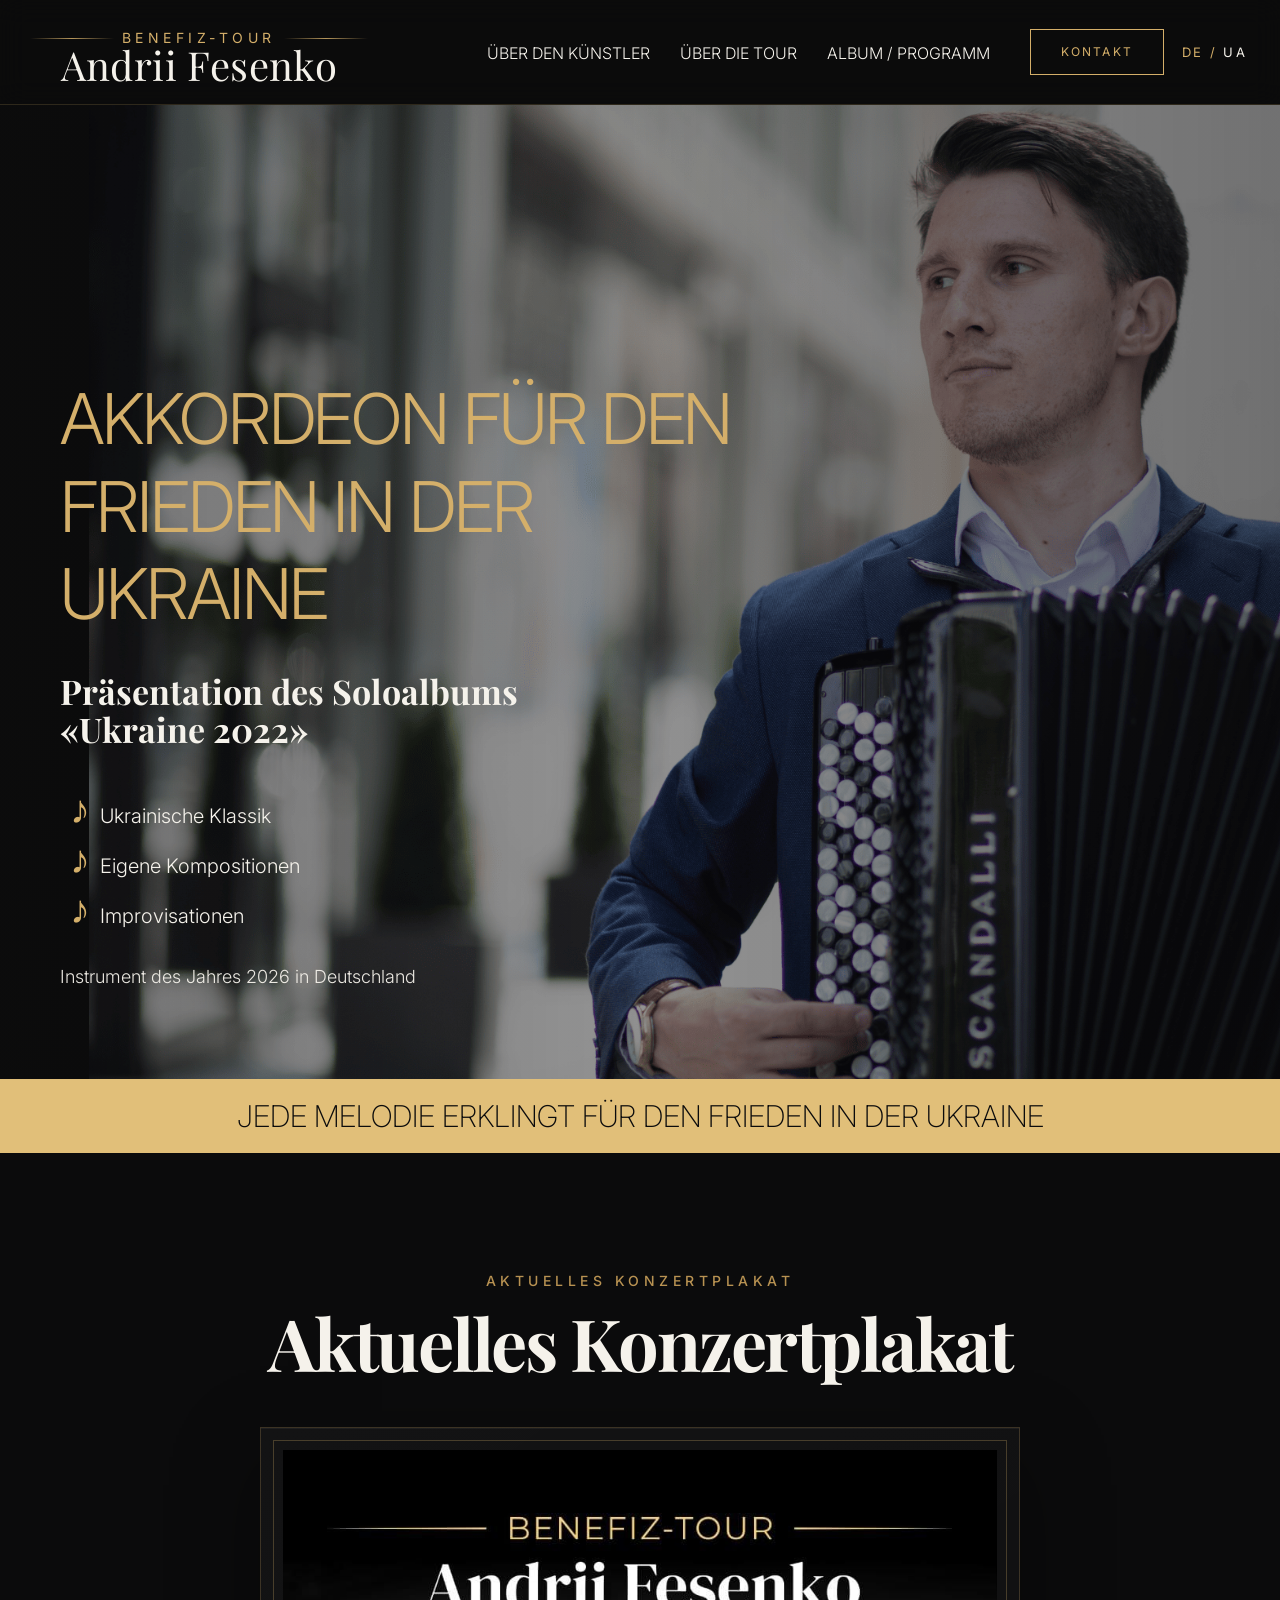
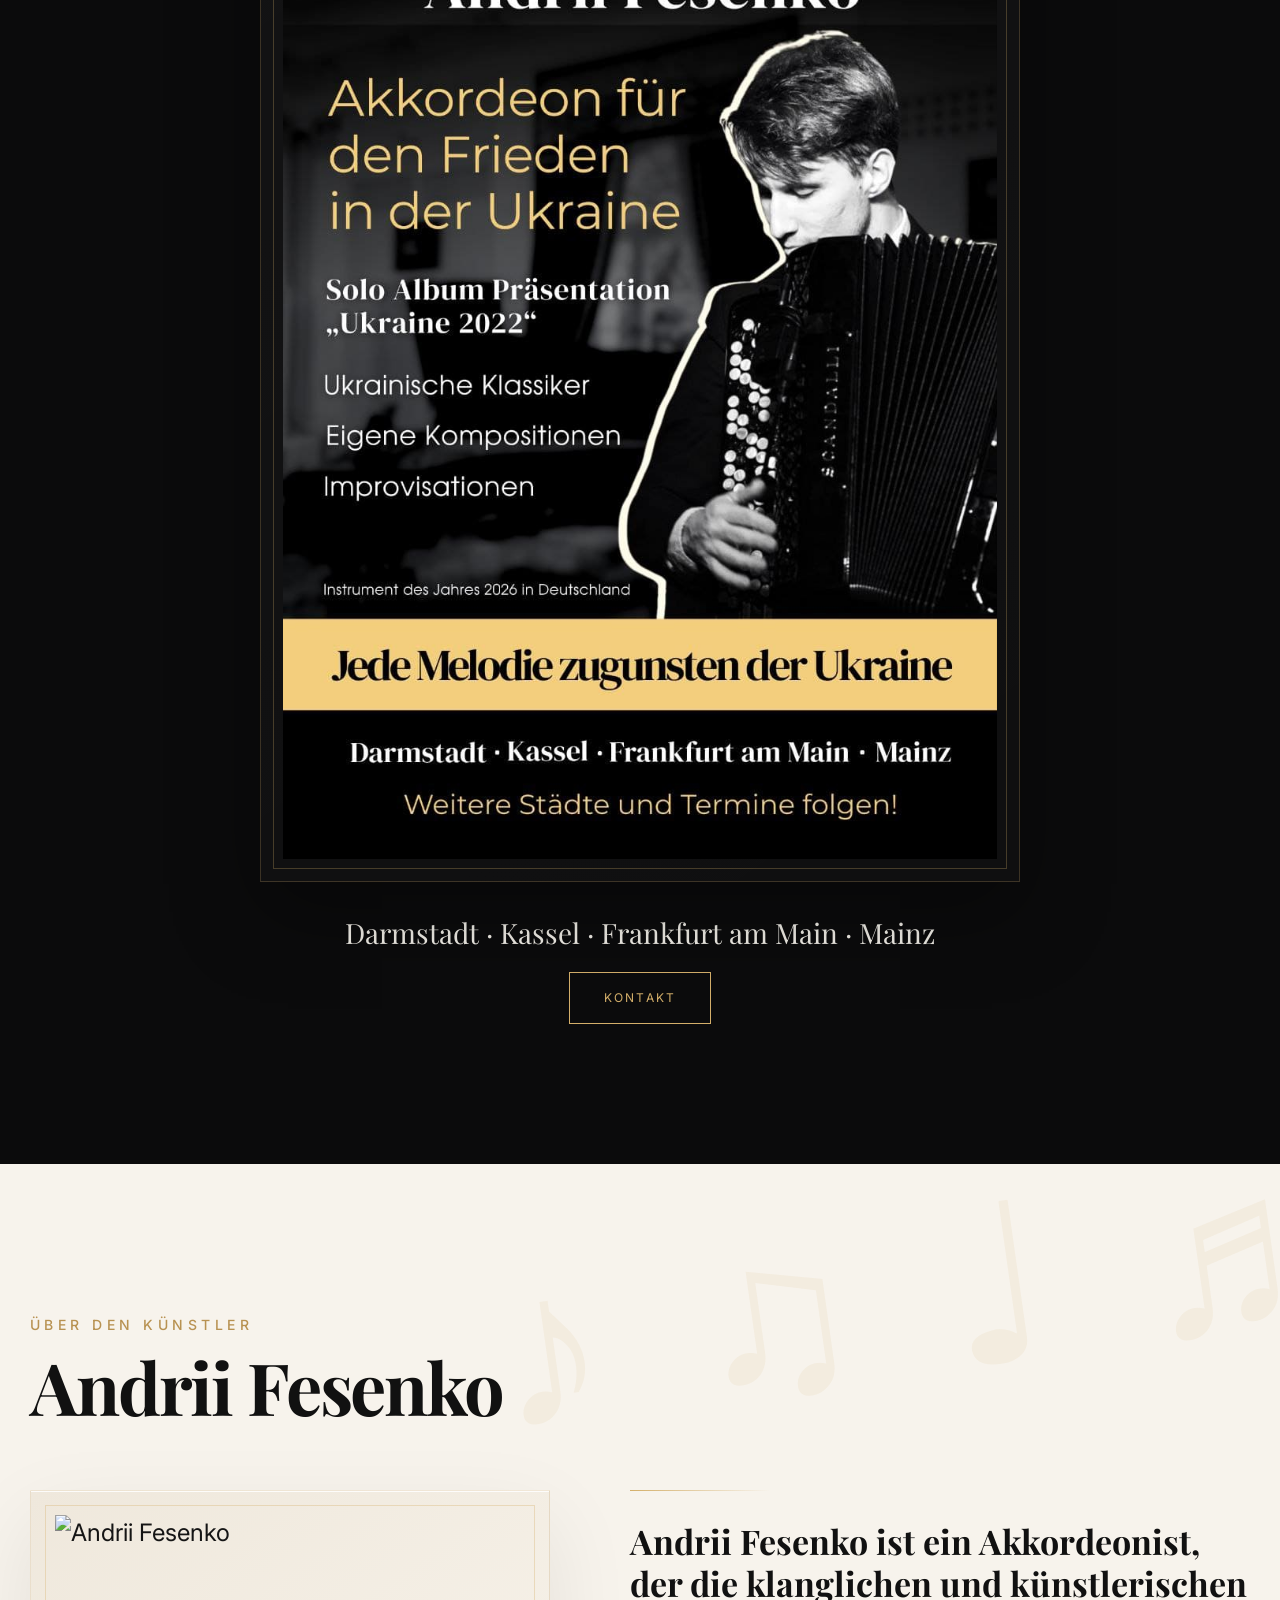
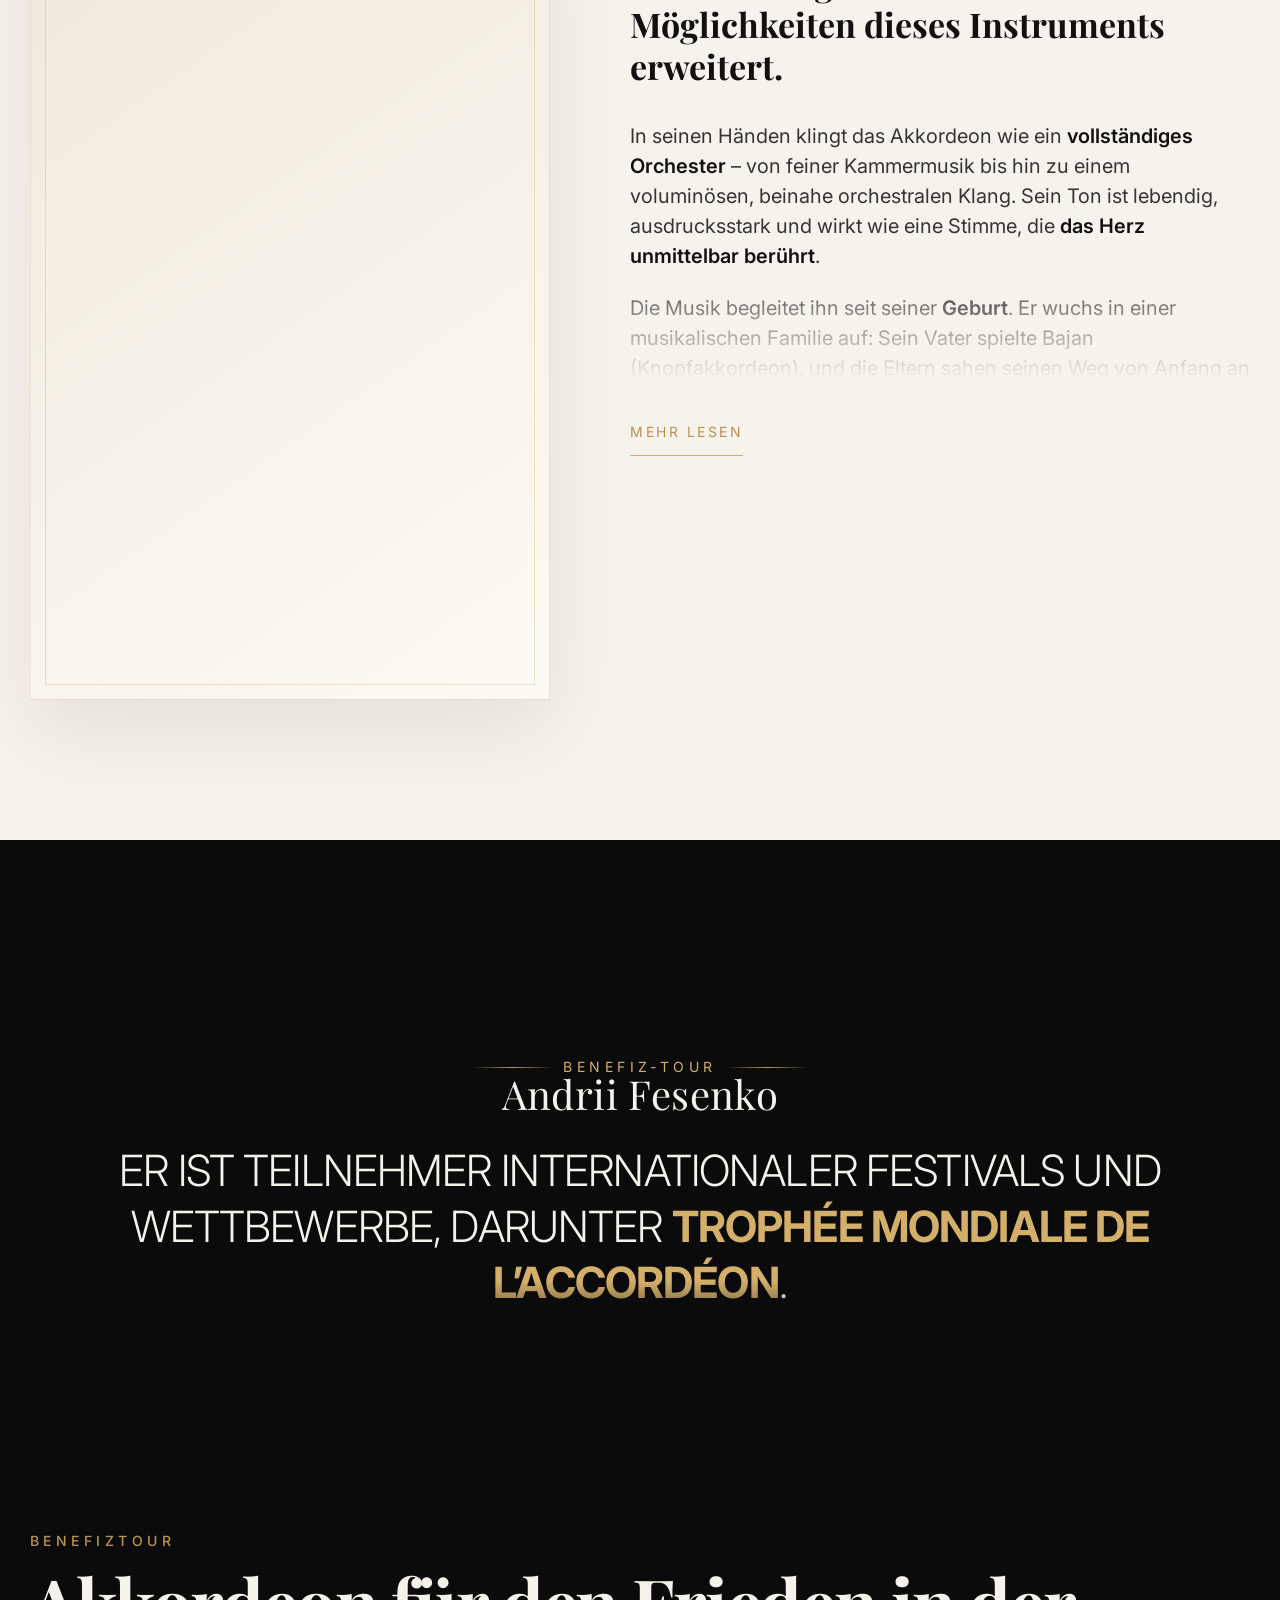
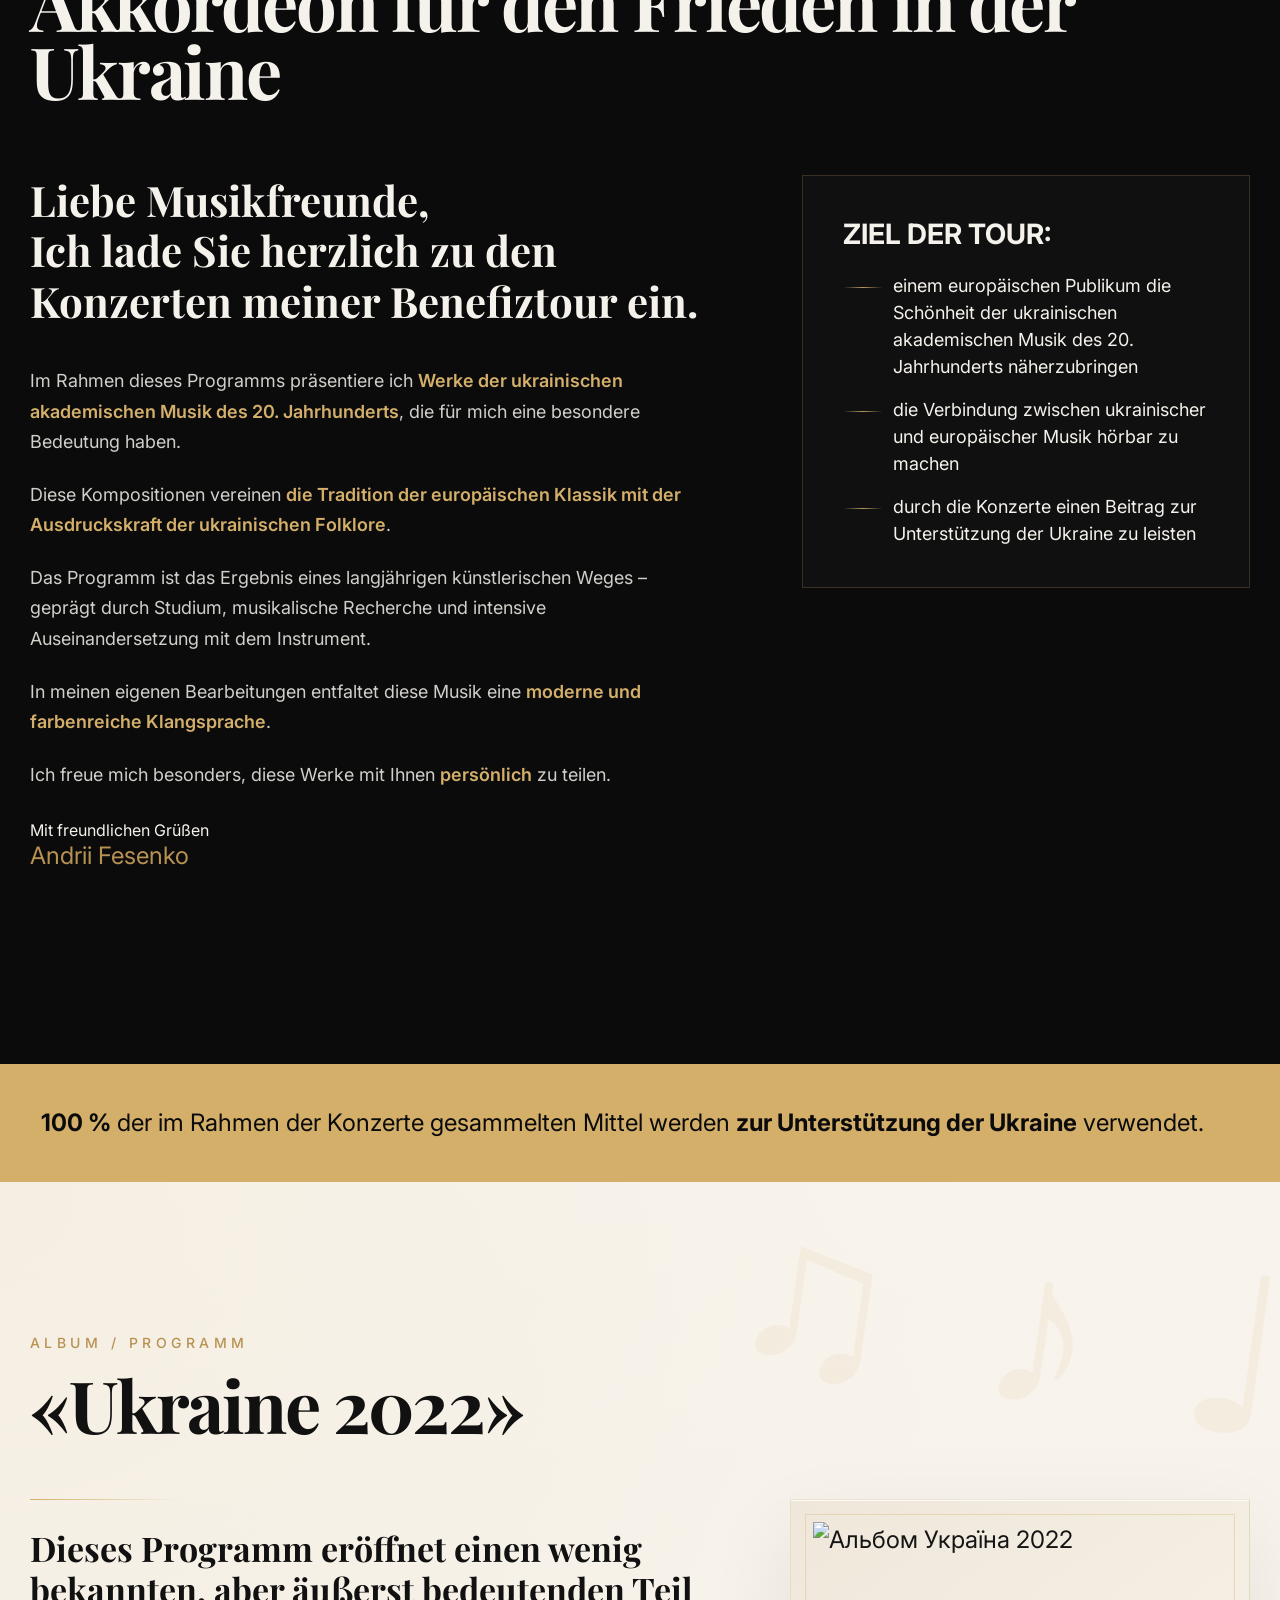
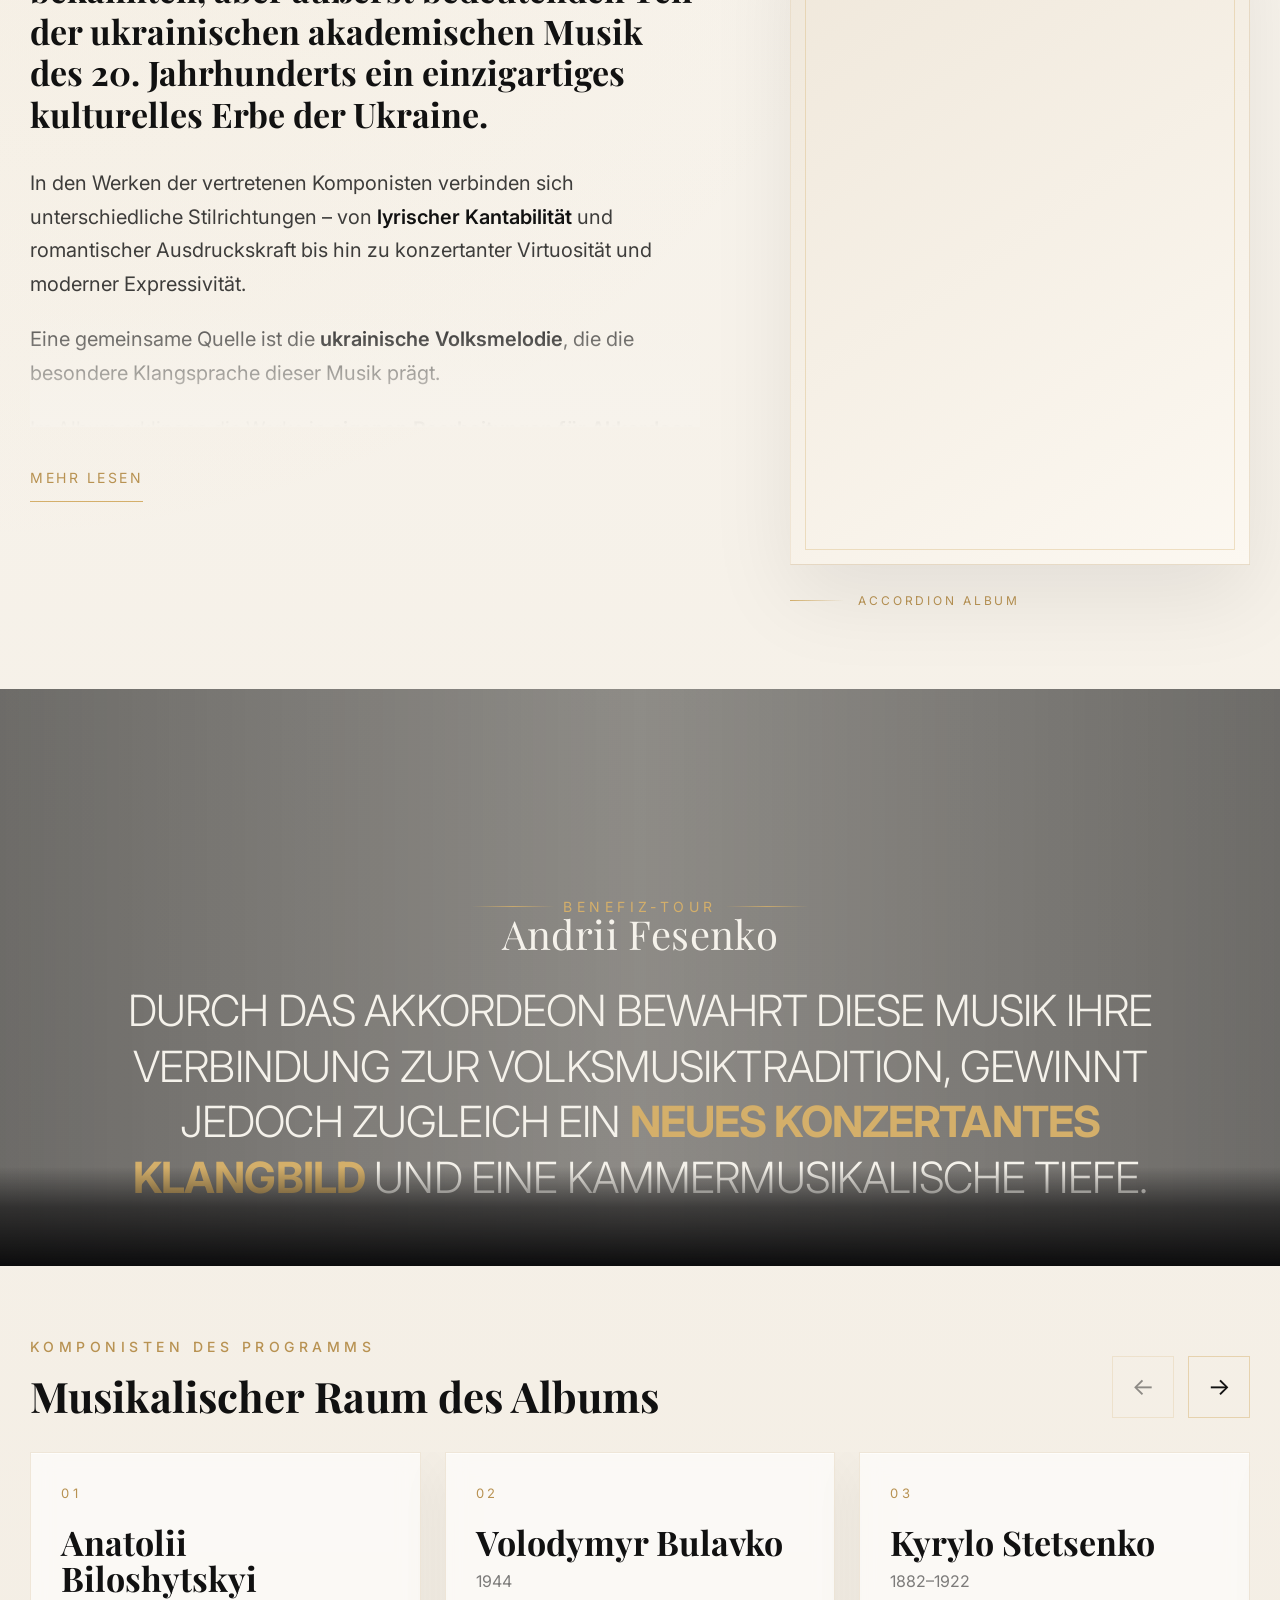
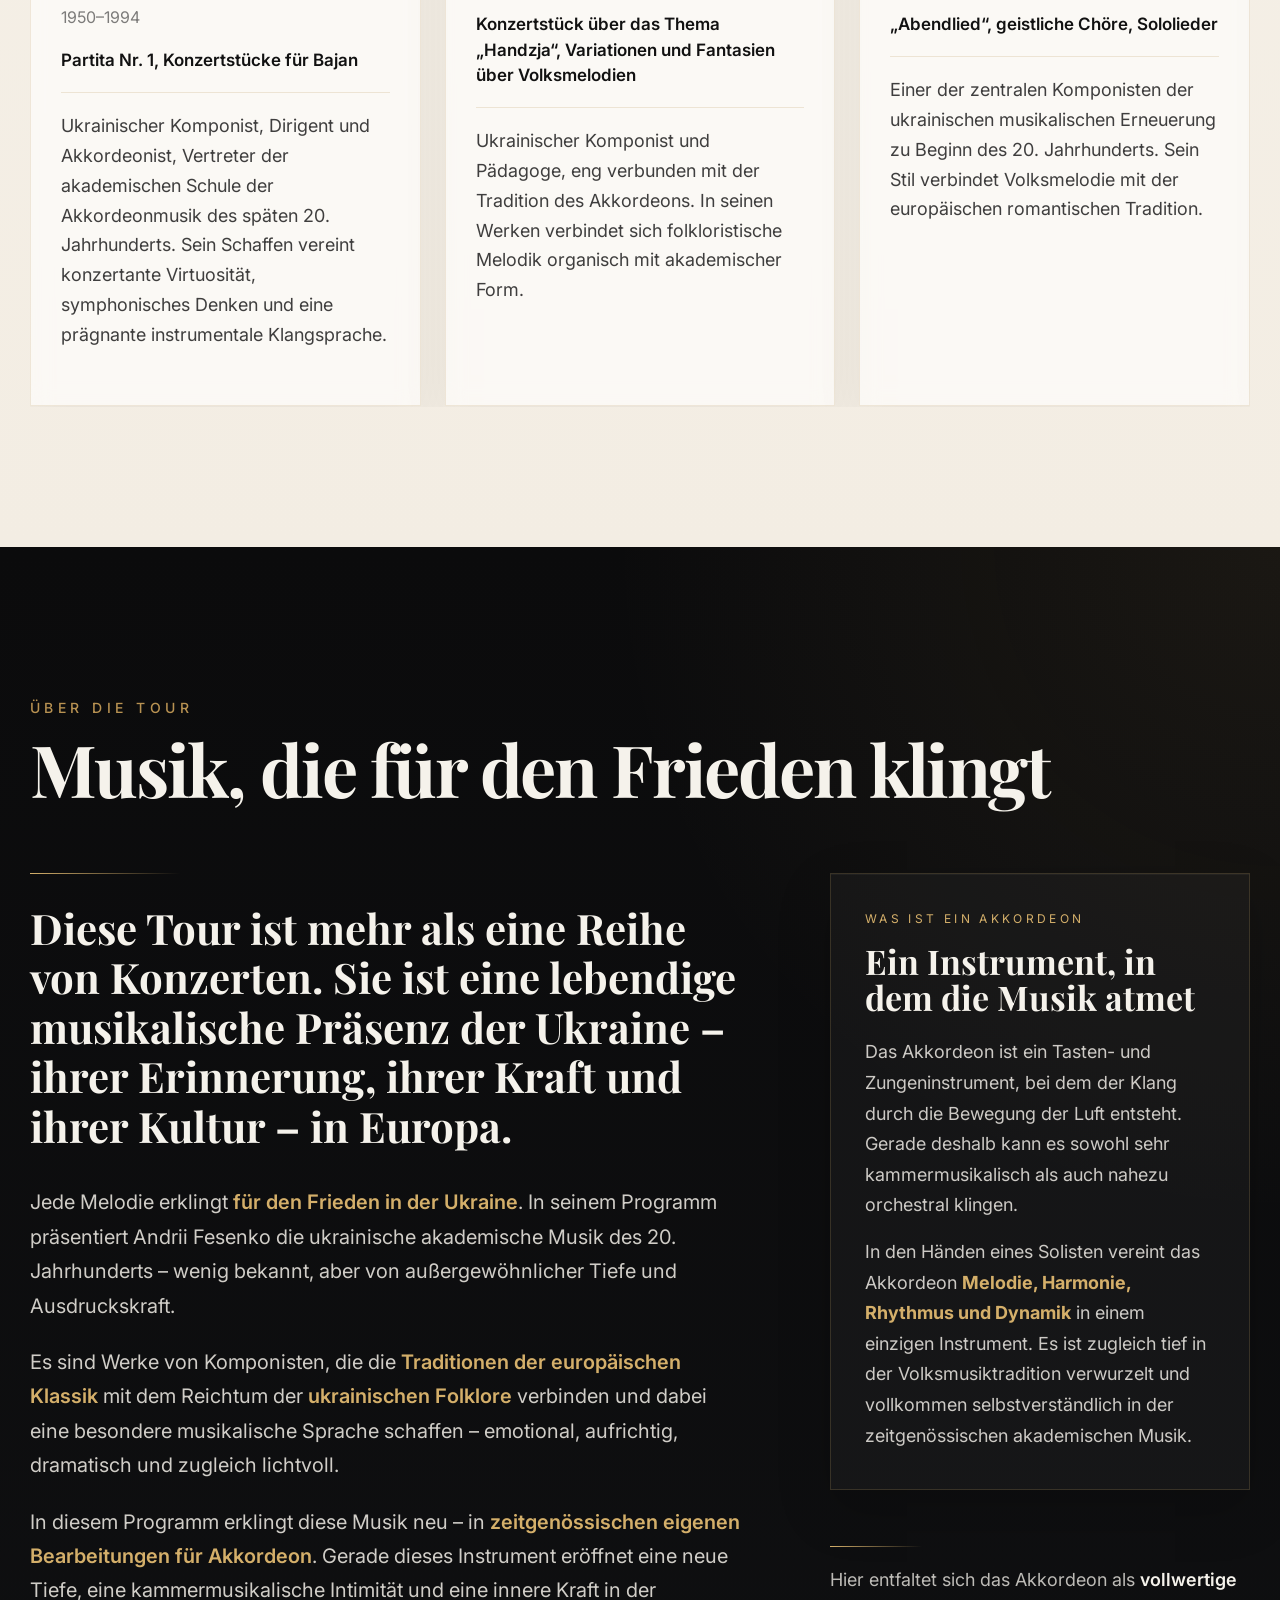
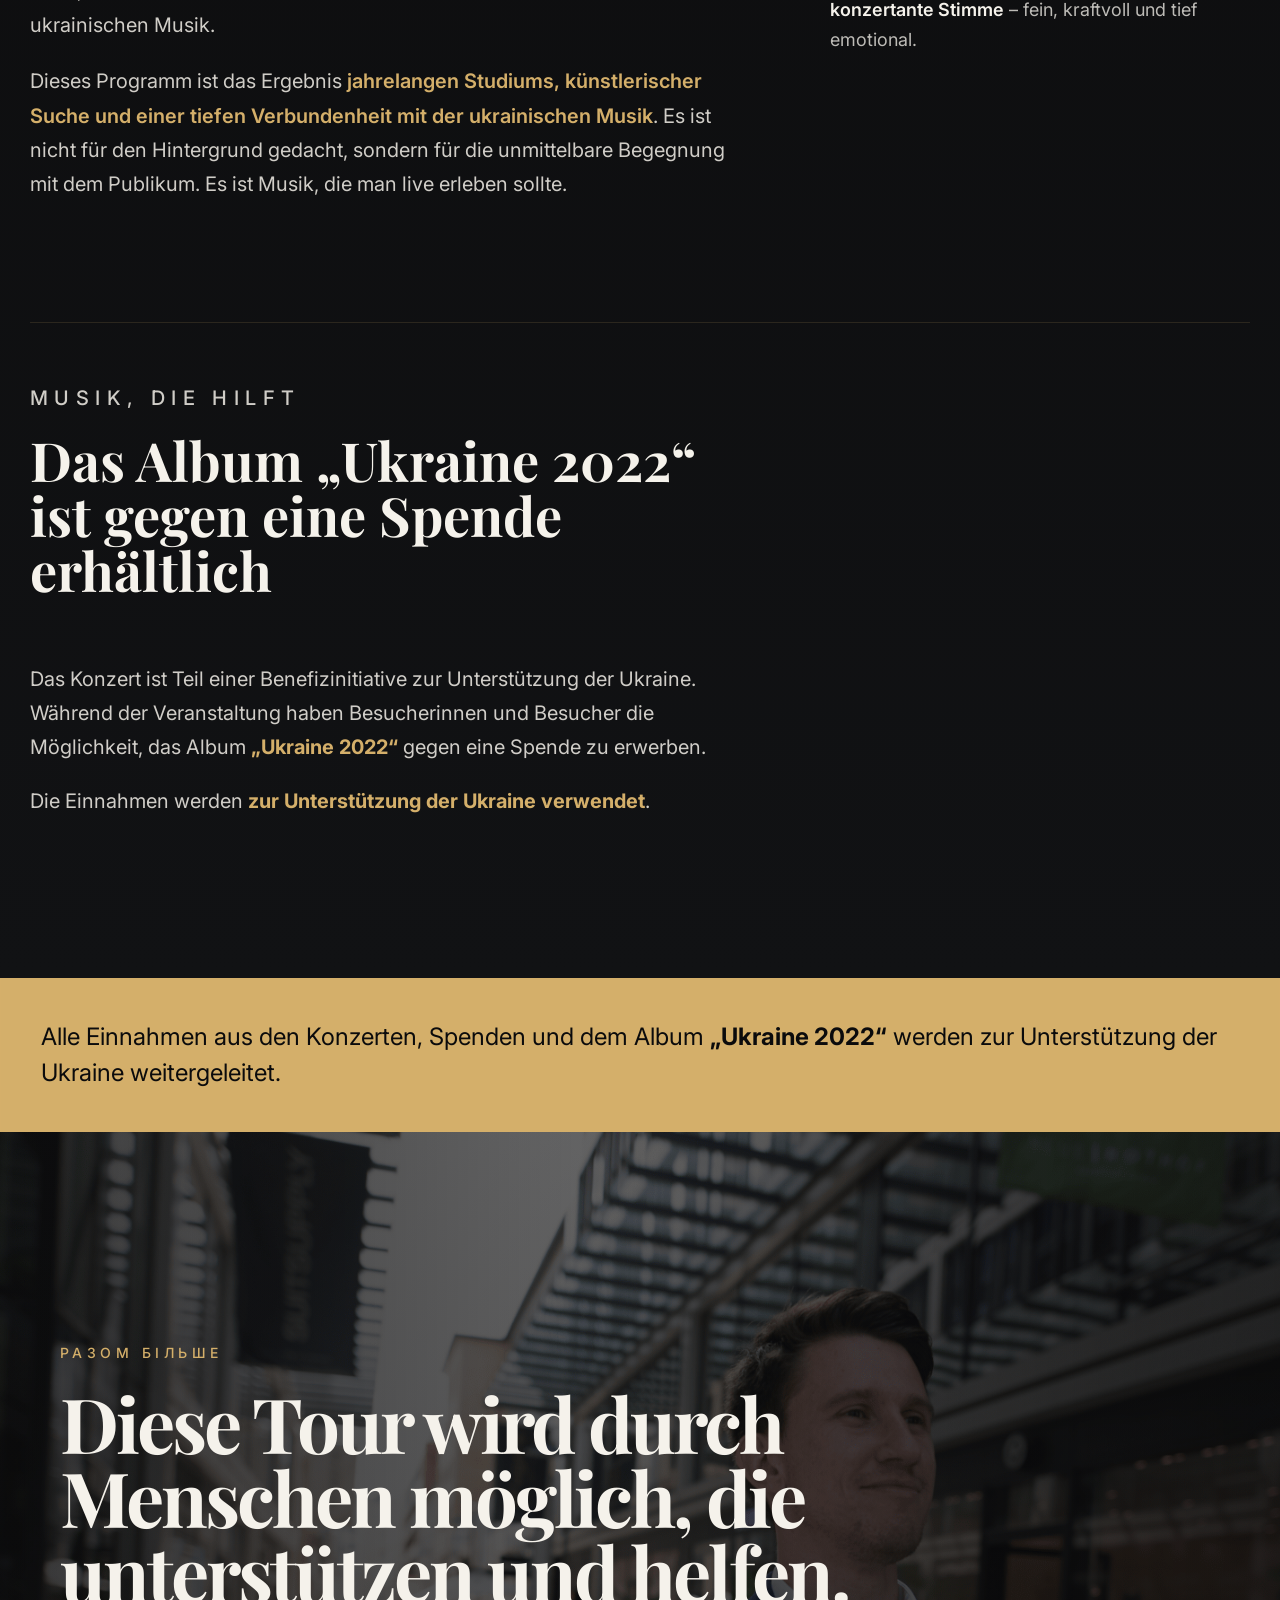
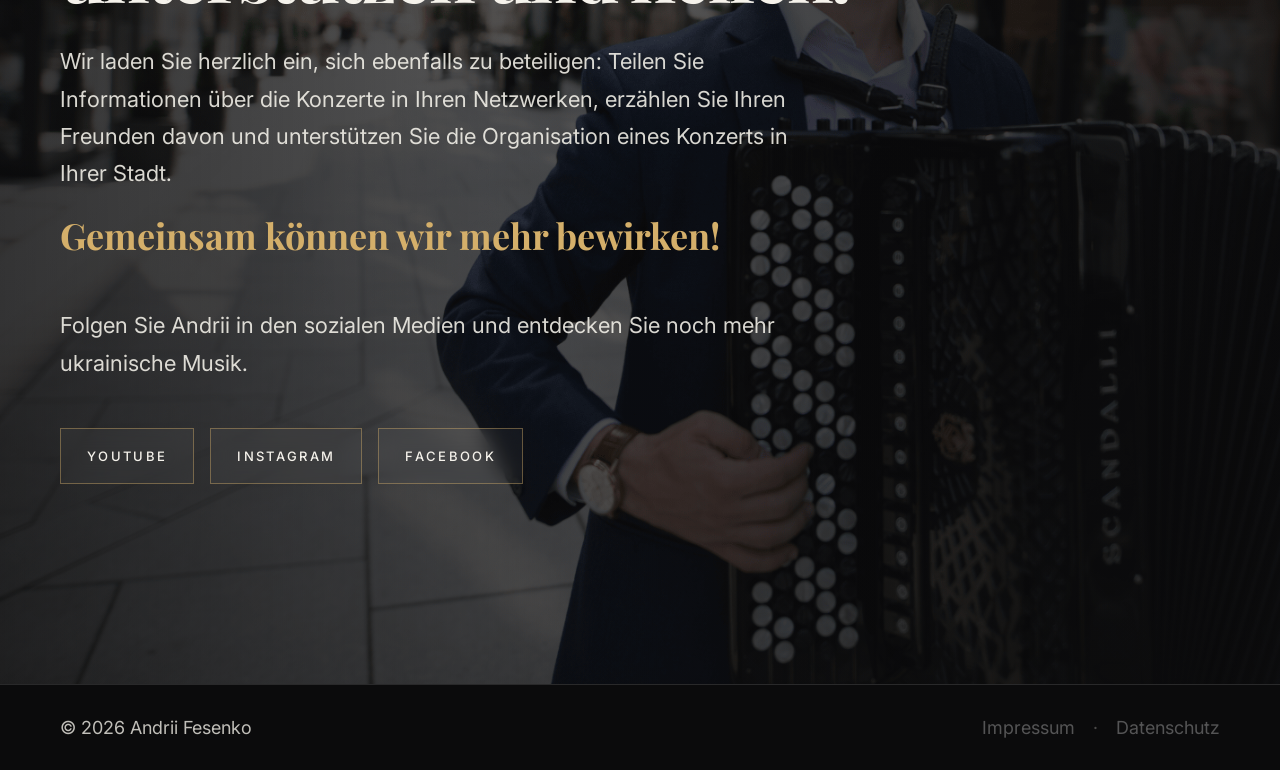
==== de.html @ b2b9a7f3 "Add files via upload" ====
<!doctype html>
<html lang="de">
  <head>
    <meta charset="UTF-8" />
    <meta name="viewport" content="width=device-width, initial-scale=1.0" />
    <title>Andrii Fesenko — Akkordeon für den Frieden in der Ukraine</title>

    <link rel="preconnect" href="https://fonts.googleapis.com" />
    <link rel="preconnect" href="https://fonts.gstatic.com" crossorigin />
    <link
      href="https://fonts.googleapis.com/css2?family=Inter:wght@400;500;600&family=Playfair+Display:wght@600;700&display=swap"
      rel="stylesheet"
    />
    <link rel="stylesheet" href="style.css" />
  </head>
  <body>
    <header class="header">
      <div class="header__container">
        <a href="#" class="logo">
          <div class="logo__top">
            <span class="logo__line"></span>
            <span>Benefiz-Tour</span>
            <span class="logo__line"></span>
          </div>
          <div class="logo__name">Andrii Fesenko</div>
        </a>

        <nav class="nav">
          <ul class="nav__list">
            <li>
              <a class="nav-link" href="#bio">Über den Künstler</a>
            </li>
            <li>
              <a class="nav-link" href="#tour">Über die Tour</a>
            </li>
            <li>
              <a class="nav-link" href="#album">Album / Programm</a>
            </li>
          </ul>
        </nav>

        <div class="header__actions">
          <a href="#" class="header__btn">Kontakt</a>

          <div class="lang-switch">
            <a href="de.html" class="lang-btn active">DE /</a>
            <a href="index.html" class="lang-btn">UA</a>
          </div>

          <button class="burger" id="burger">
            <span></span>
          </button>
        </div>
      </div>

      <div class="mobile-menu" id="mobileMenu">
        <ul class="mobile-menu__list">
          <li>
            <a class="mobile-menu__link" href="#bio">Über den Künstler</a>
          </li>
          <li>
            <a class="mobile-menu__link" href="#tour">Über die Tour</a>
          </li>
          <li>
            <a class="mobile-menu__link" href="#album">Album / Programm</a>
          </li>
          <li>
            <a class="mobile-menu__link" href="#contacts">Kontakt</a>
          </li>
        </ul>
      </div>
    </header>

    <section class="hero">
      <div class="hero__overlay"></div>

      <div class="hero__container">
        <div class="hero__content">
          <h2 class="hero__title">Akkordeon für den Frieden in der Ukraine</h2>

          <p class="hero__subtitle">
            Präsentation des Soloalbums<br />
            «Ukraine 2022»
          </p>

          <ul class="hero__list">
            <li><span class="feature-icon">♪</span>Ukrainische Klassik</li>
            <li><span class="feature-icon">♪</span>Eigene Kompositionen</li>
            <li><span class="feature-icon">♪</span>Improvisationen</li>
          </ul>

          <p class="hero__note">Instrument des Jahres 2026 in Deutschland</p>
        </div>
      </div>

      <div class="hero__banner">
        Jede Melodie erklingt für den Frieden in der Ukraine
      </div>
    </section>

    <section class="section section--dark poster" id="poster">
      <div class="container">
        <div class="section-head poster__head">
          <p class="section-kicker">Aktuelles Konzertplakat</p>
          <h2 class="section-title section-title--light">
            Aktuelles Konzertplakat
          </h2>
        </div>

        <div class="poster__frame">
          <img
            src="img/afisha.jpg"
            alt="Афіша благодійного туру Andrii Fesenko"
            class="poster__image"
          />
        </div>

        <div class="poster__bottom">
          <p class="poster__note">
            Darmstadt · Kassel · Frankfurt am Main · Mainz
          </p>
          <a href="#contacts" class="poster__btn">Kontakt</a>
        </div>
      </div>
    </section>

    <section class="section section--light artist" id="bio">
      <div class="section-decor section-decor--notes" aria-hidden="true">
        ♪ ♫ ♩ ♬
      </div>

      <div class="container">
        <div class="section-head">
          <p class="section-kicker">Über den Künstler</p>
          <h2 class="section-title">Andrii Fesenko</h2>
        </div>

        <div class="artist__grid">
          <div class="artist__media">
            <div class="artist__image-wrap">
              <img
                src="img/Andrii-about.jpg"
                alt="Andrii Fesenko"
                class="artist__image"
              />
            </div>
          </div>

          <div class="artist__content">
            <p class="artist__lead">
              <strong
                >Andrii Fesenko ist ein Akkordeonist, der die klanglichen und
                künstlerischen Möglichkeiten dieses Instruments
                erweitert.</strong
              >
            </p>

            <div class="artist__text artist__text--collapsed" data-expand>
              <p>
                In seinen Händen klingt das Akkordeon wie ein
                <strong>vollständiges Orchester</strong> – von feiner
                Kammermusik bis hin zu einem voluminösen, beinahe orchestralen
                Klang. Sein Ton ist lebendig, ausdrucksstark und wirkt wie eine
                Stimme, die <strong>das Herz unmittelbar berührt</strong>.
              </p>

              <p>
                Die Musik begleitet ihn seit seiner <strong>Geburt</strong>. Er
                wuchs in einer musikalischen Familie auf: Sein Vater spielte
                Bajan (Knopfakkordeon), und die Eltern sahen seinen Weg von
                Anfang an in der Musik. Seine Zwillingsschwester entschied sich
                für das Klavier, während Andrii das Bajan seines Großvaters
                erhielt – ein Instrument, das ursprünglich für seinen Vater
                gekauft und später an ihn für die ersten Übungen zu Hause
                weitergegeben wurde.
              </p>

              <p>
                Heute, mit <strong>über 20 Jahren Konzerterfahrung</strong>,
                tritt Andrii als Solist auf und arbeitet mit Musikerinnen und
                Musikern in ganz Europa zusammen. Sein Repertoire reicht
                <strong>vom Barock bis ins 21. Jahrhundert</strong> – von
                klassischer bis zeitgenössischer Musik – und umfasst sowohl
                eigene Kompositionen als auch individuelle Bearbeitungen. Es ist
                schwer, sich ein Werk vorzustellen, das er nicht virtuos auf dem
                Akkordeon interpretieren könnte – und das
                <strong>sollte man live erleben</strong>.
              </p>

              <p>
                Seine Programme präsentieren das Akkordeon als Soloinstrument –
                durch
                <strong>klassische Werke und eigene Transkriptionen</strong>, in
                denen virtuose Technik und tiefes musikalisches Empfinden
                miteinander verschmelzen.
              </p>

              <p>
                Andrii erhielt seine musikalische Ausbildung in der Ukraine und
                in Deutschland: Er studierte an der Kyjiwer Musikschule Nr. 8,
                am R. M. Glière Institut für Musik in Kiew sowie an der
                Nationalen Musikakademie der Ukraine (als Akkordeonist und
                Dirigent). Anschließend setzte er sein Studium an der Akademie
                für Tonkunst in Darmstadt fort, wo er als Konzertinterpret und
                Pädagoge <strong>mit höchster Auszeichnung</strong> abschloss.
                Parallel zu seiner Konzerttätigkeit ist er auch
                <strong>pädagogisch aktiv</strong>.
              </p>

              <p>
                Er ist Teilnehmer internationaler Festivals und Wettbewerbe,
                darunter der renommierte Wettbewerb
                <strong>Trophée Mondiale de l’Accordéon</strong>, und war ein
                Stipendiat der Organisation
                <strong>Yehudi Menuhin Live Music Now e.V. (2019–2023)</strong>.
              </p>

              <p>
                Im Jahr 2022 erschien mit Unterstützung des
                <strong>Deutscher Musikrats</strong> (DMR) sein Album
                <strong>„Ukraine 2022“</strong>, das Werke der ukrainischen
                klassischen Musik, eigene Kompositionen sowie persönliche
                Transkriptionen vereint.
              </p>

              <p>
                In seinen Konzerten vermittelt Andrii die Schönheit der
                ukrainischen klassischen Musik des 20. Jahrhunderts – Werke, in
                denen sich die
                <strong>Traditionen der europäischen Klassik</strong> mit dem
                <strong>Reichtum der ukrainischen Folklore</strong> verbinden.
                Es ist die Musik, die er über Jahre seines Studiums bewahrt hat
                und die in seiner Interpretation
                <strong>modern und farbenreich erklingt</strong>.
              </p>
            </div>

            <div class="artist__actions">
              <button
                class="artist__toggle"
                type="button"
                data-more="Mehr lesen"
                data-less="Weniger anzeigen"
              >
                Mehr lesen
              </button>
            </div>
          </div>
        </div>
      </div>
    </section>

    <section class="artist-quote">
      <div class="artist-quote__overlay"></div>
      <div class="logo">
        <div class="logo__top">
          <span class="logo__line"></span>
          <span>Benefiz-Tour</span>
          <span class="logo__line"></span>
        </div>
        <div class="logo__name">Andrii Fesenko</div>
      </div>
      <div class="artist-quote__content">
        <p class="artist-quote__text">
          Er ist Teilnehmer internationaler Festivals und Wettbewerbe, darunter
          <strong>Trophée Mondiale de l’Accordéon</strong>.
        </p>
      </div>
    </section>

    <section class="section section--dark tour" id="tour">
      <div class="container">
        <div class="section-head">
          <p class="section-kicker">Benefiztour</p>
          <h2 class="section-title section-title--light">
            Akkordeon für den Frieden in der Ukraine
          </h2>
        </div>

        <div class="tour__grid">
          <!-- ЛІВА КОЛОНКА -->
          <div class="tour__main">
            <p class="tour__lead">
              Liebe Musikfreunde,
              <br />Ich lade Sie herzlich zu den Konzerten meiner Benefiztour
              ein.
            </p>

            <div class="tour__text">
              <p>
                Im Rahmen dieses Programms präsentiere ich
                <strong
                  >Werke der ukrainischen akademischen Musik des 20.
                  Jahrhunderts</strong
                >, die für mich eine besondere Bedeutung haben.
              </p>

              <p>
                Diese Kompositionen vereinen
                <strong
                  >die Tradition der europäischen Klassik mit der Ausdruckskraft
                  der ukrainischen Folklore</strong
                >.
              </p>

              <p>
                Das Programm ist das Ergebnis eines langjährigen künstlerischen
                Weges – geprägt durch Studium, musikalische Recherche und
                intensive Auseinandersetzung mit dem Instrument.
              </p>

              <p>
                In meinen eigenen Bearbeitungen entfaltet diese Musik eine
                <strong>moderne und farbenreiche Klangsprache</strong>.
              </p>

              <p>
                Ich freue mich besonders, diese Werke mit Ihnen
                <strong>persönlich</strong> zu teilen.
              </p>

              <div class="artist__signature">
                <span>Mit freundlichen Grüßen</span>
                <strong>Andrii Fesenko</strong>
              </div>
            </div>
          </div>

          <div class="tour__side">
            <div class="tour__card">
              <h3 class="tour__card-title">Ziel der Tour:</h3>

              <ul class="tour__list">
                <li>
                  einem europäischen Publikum die Schönheit der ukrainischen
                  akademischen Musik des 20. Jahrhunderts näherzubringen
                </li>
                <li>
                  die Verbindung zwischen ukrainischer und europäischer Musik
                  hörbar zu machen
                </li>
                <li>
                  durch die Konzerte einen Beitrag zur Unterstützung der Ukraine
                  zu leisten
                </li>
              </ul>
            </div>
          </div>
        </div>
      </div>
    </section>
    <div class="tour__card tour__card--accent">
      <p>
        <strong>100 %</strong> der im Rahmen der Konzerte gesammelten Mittel
        werden <strong>zur Unterstützung der Ukraine</strong> verwendet.
      </p>
    </div>

    <section class="section section--light album" id="album">
      <div
        class="section-decor section-decor--notes album__decor"
        aria-hidden="true"
      >
        ♫ ♪ ♩
      </div>

      <div class="container">
        <div class="section-head album__head">
          <p class="section-kicker">Album / Programm</p>
          <h2 class="section-title">«Ukraine 2022»</h2>
        </div>

        <div class="album__top">
          <div class="album__content">
            <p class="album__lead">
              Dieses Programm eröffnet einen wenig bekannten, aber äußerst
              bedeutenden Teil der ukrainischen akademischen Musik des 20.
              Jahrhunderts
              <strong>ein einzigartiges kulturelles Erbe der Ukraine</strong>.
            </p>

            <div class="album__text album__text--collapsed" data-expand>
              <p>
                In den Werken der vertretenen Komponisten verbinden sich
                unterschiedliche Stilrichtungen – von
                <strong>lyrischer Kantabilität</strong> und romantischer
                Ausdruckskraft bis hin zu konzertanter Virtuosität und moderner
                Expressivität.
              </p>

              <p>
                Eine gemeinsame Quelle ist die
                <strong>ukrainische Volksmelodie</strong>, die die besondere
                Klangsprache dieser Musik prägt.
              </p>

              <p>
                Im Album erklingen die Werke in
                <strong>eigenen Bearbeitungen für Akkordeon</strong>. Dieses
                Format unterstreicht die natürliche Verbindung dieser Musik zur
                Volksmusiktradition und eröffnet sie zugleich in einem neuen,
                zeitgenössischen Klang.
              </p>

              <p>
                Das Programm vereint verschiedene Entwicklungsphasen der
                ukrainischen Musikkultur – vom Beginn des 20. Jahrhunderts bis
                in die Gegenwart – und zeigt den Reichtum der ukrainischen
                Kompositionsschule durch den Klang des Akkordeons.
              </p>

              <p class="album__text-accent">
                Die ukrainische Musik des 20. Jahrhunderts ist eine lebendige
                Geschichte, die modern klingt und mit dem Publikum in der
                Sprache der Musik spricht.
              </p>
            </div>
            <div class="album__actions">
              <button
                class="album__toggle"
                type="button"
                data-more="Mehr lesen"
                data-less="Weniger anzeigen"
              >
                Mehr lesen
              </button>
            </div>
          </div>

          <div class="album__media">
            <div class="album__image-card">
              <div class="album__image-wrap">
                <img
                  src="img/Andrii2.jpg"
                  alt="Альбом Україна 2022"
                  class="album__image"
                />
              </div>

              <div class="album__badge">
                <span class="album__badge-line"></span>
                <span>Accordion Album</span>
              </div>
            </div>
          </div>
        </div>
      </div>

      <div class="artist-quote">
        <div class="artist-quote__overlay"></div>
        <div class="logo">
          <div class="logo__top">
            <span class="logo__line"></span>
            <span>Benefiz-Tour</span>
            <span class="logo__line"></span>
          </div>
          <div class="logo__name">Andrii Fesenko</div>
        </div>
        <div class="artist-quote__content">
          <p class="artist-quote__text">
            Durch das Akkordeon bewahrt diese Musik ihre Verbindung zur
            Volksmusiktradition, gewinnt jedoch zugleich ein
            <strong>neues konzertantes Klangbild</strong> und eine
            kammermusikalische Tiefe.
          </p>
        </div>
      </div>
      <div class="container">
        <div class="album-slider">
          <div class="album-slider__top">
            <div>
              <p class="section-kicker">Komponisten des Programms</p>
              <h3 class="album-slider__title">Musikalischer Raum des Albums</h3>
            </div>

            <div class="album-slider__nav">
              <button
                class="album-slider__btn album-slider__btn--prev"
                type="button"
                aria-label="Попередній слайд"
              >
                ←
              </button>
              <button
                class="album-slider__btn album-slider__btn--next"
                type="button"
                aria-label="Наступний слайд"
              >
                →
              </button>
            </div>
          </div>

          <div class="album-slider__viewport">
            <div class="album-slider__track">
              <article class="album-card">
                <span class="album-card__index">01</span>
                <h4 class="album-card__name">Anatolii Biloshytskyi</h4>
                <p class="album-card__years">1950–1994</p>
                <p class="album-card__works">
                  Partita Nr. 1, Konzertstücke für Bajan
                </p>
                <p class="album-card__text">
                  Ukrainischer Komponist, Dirigent und Akkordeonist, Vertreter
                  der akademischen Schule der Akkordeonmusik des späten 20.
                  Jahrhunderts. Sein Schaffen vereint konzertante Virtuosität,
                  symphonisches Denken und eine prägnante instrumentale
                  Klangsprache.
                </p>
              </article>

              <article class="album-card">
                <span class="album-card__index">02</span>
                <h4 class="album-card__name">Volodymyr Bulavko</h4>
                <p class="album-card__years">1944</p>
                <p class="album-card__works">
                  Konzertstück über das Thema „Handzja“, Variationen und
                  Fantasien über Volksmelodien
                </p>
                <p class="album-card__text">
                  Ukrainischer Komponist und Pädagoge, eng verbunden mit der
                  Tradition des Akkordeons. In seinen Werken verbindet sich
                  folkloristische Melodik organisch mit akademischer Form.
                </p>
              </article>

              <article class="album-card">
                <span class="album-card__index">03</span>
                <h4 class="album-card__name">Kyrylo Stetsenko</h4>
                <p class="album-card__years">1882–1922</p>
                <p class="album-card__works">
                  „Abendlied“, geistliche Chöre, Sololieder
                </p>
                <p class="album-card__text">
                  Einer der zentralen Komponisten der ukrainischen musikalischen
                  Erneuerung zu Beginn des 20. Jahrhunderts. Sein Stil verbindet
                  Volksmelodie mit der europäischen romantischen Tradition.
                </p>
              </article>

              <article class="album-card">
                <span class="album-card__index">04</span>
                <h4 class="album-card__name">Volodymyr Podhornyi</h4>
                <p class="album-card__years">1928–2010</p>
                <p class="album-card__works">
                  Elegische Fantasie, Konzertwerke für Bajan
                </p>
                <p class="album-card__text">
                  Einer der bedeutendsten Komponisten der akademischen
                  Akkordeonmusik der zweiten Hälfte des 20. Jahrhunderts. Seine
                  Werke zeichnen sich durch dramaturgische Tiefe, Virtuosität
                  und eine aktive Neuinterpretation folkloristischer Elemente
                  aus.
                </p>
              </article>

              <article class="album-card">
                <span class="album-card__index">05</span>
                <h4 class="album-card__name">Platon Maiboroda</h4>
                <p class="album-card__years">1918–1989</p>
                <p class="album-card__works">„Lied vom bestickten Tuch“</p>
                <p class="album-card__text">
                  Ukrainischer Komponist und Autor bedeutender Werke der
                  ukrainischen Liedkultur. Seine Musik besticht durch melodische
                  Ausdruckskraft und eine tiefe Verwurzelung in der
                  Volksmusiktradition.
                </p>
              </article>

              <article class="album-card">
                <span class="album-card__index">06</span>
                <h4 class="album-card__name">Ivan Yashkevych</h4>
                <p class="album-card__years">1923–2000</p>
                <p class="album-card__works">
                  Konzertbearbeitung „Abendlied“ von K. Stetsenko, Kyjiw, 1970
                </p>
                <p class="album-card__text">
                  Ukrainischer Komponist, Akkordeonist und Pädagoge. Autor
                  originärer Werke und Konzertbearbeitungen für Akkordeon,
                  darunter virtuose Arrangements bekannter ukrainischer und
                  westeuropäischer Kompositionen.
                </p>
              </article>
            </div>
          </div>
        </div>
      </div>
    </section>

    <section class="section section--dark tour-story" id="tour">
      <div class="container">
        <div class="section-head">
          <p class="section-kicker">Über die Tour</p>
          <h2 class="section-title section-title--light">
            Musik, die für den Frieden klingt
          </h2>
        </div>

        <div class="tour-story__grid">
          <div class="tour-story__main">
            <p class="tour-story__lead">
              Diese Tour ist mehr als eine Reihe von Konzerten. Sie ist eine
              lebendige musikalische Präsenz der Ukraine – ihrer Erinnerung,
              ihrer Kraft und ihrer Kultur – in Europa.
            </p>

            <div class="tour-story__text">
              <p>
                Jede Melodie erklingt
                <strong>für den Frieden in der Ukraine</strong>. In seinem
                Programm präsentiert Andrii Fesenko die ukrainische akademische
                Musik des 20. Jahrhunderts – wenig bekannt, aber von
                außergewöhnlicher Tiefe und Ausdruckskraft.
              </p>

              <p>
                Es sind Werke von Komponisten, die die
                <strong>Traditionen der europäischen Klassik</strong> mit dem
                Reichtum der <strong>ukrainischen Folklore</strong> verbinden
                und dabei eine besondere musikalische Sprache schaffen –
                emotional, aufrichtig, dramatisch und zugleich lichtvoll.
              </p>

              <p>
                In diesem Programm erklingt diese Musik neu – in
                <strong
                  >zeitgenössischen eigenen Bearbeitungen für Akkordeon</strong
                >. Gerade dieses Instrument eröffnet eine neue Tiefe, eine
                kammermusikalische Intimität und eine innere Kraft in der
                ukrainischen Musik.
              </p>

              <p>
                Dieses Programm ist das Ergebnis
                <strong
                  >jahrelangen Studiums, künstlerischer Suche und einer tiefen
                  Verbundenheit mit der ukrainischen Musik</strong
                >. Es ist nicht für den Hintergrund gedacht, sondern für die
                unmittelbare Begegnung mit dem Publikum. Es ist Musik, die man
                live erleben sollte.
              </p>
            </div>
          </div>

          <aside class="tour-story__side">
            <div class="tour-story__card">
              <p class="tour-story__card-label">Was ist ein Akkordeon</p>
              <h3 class="tour-story__card-title">
                Ein Instrument, in dem die Musik atmet
              </h3>
              <p class="tour-story__card-text">
                Das Akkordeon ist ein Tasten- und Zungeninstrument, bei dem der
                Klang durch die Bewegung der Luft entsteht. Gerade deshalb kann
                es sowohl sehr kammermusikalisch als auch nahezu orchestral
                klingen.
              </p>
              <p class="tour-story__card-text">
                In den Händen eines Solisten vereint das Akkordeon
                <strong>Melodie, Harmonie, Rhythmus und Dynamik</strong> in
                einem einzigen Instrument. Es ist zugleich tief in der
                Volksmusiktradition verwurzelt und vollkommen selbstverständlich
                in der zeitgenössischen akademischen Musik.
              </p>
            </div>

            <div class="tour-story__note">
              <span class="tour-story__note-line"></span>
              <p>
                Hier entfaltet sich das Akkordeon als
                <strong>vollwertige konzertante Stimme</strong> – fein,
                kraftvoll und tief emotional.
              </p>
            </div>
          </aside>
        </div>

        <div class="tour-support">
          <div class="tour-support__grid">
            <div class="tour-support__content">
              <div class="tour-support__intro">
                <p class="section-kicker">Musik, die hilft</p>
                <h3 class="tour-support__title">
                  Das Album „Ukraine 2022“ ist gegen eine Spende erhältlich
                </h3>
              </div>

              <p>
                Das Konzert ist Teil einer Benefizinitiative zur Unterstützung
                der Ukraine. Während der Veranstaltung haben Besucherinnen und
                Besucher die Möglichkeit, das Album
                <strong>„Ukraine 2022“</strong> gegen eine Spende zu erwerben.
              </p>
              <p>
                Die Einnahmen werden
                <strong>zur Unterstützung der Ukraine verwendet</strong>.
              </p>
            </div>

            <!-- <div class="tour-support__targets">
              <div class="tour-support__target">
                <span class="tour-support__target-number">01</span>
                <p>
                  підтримати потреби підрозділу ЗСУ, де служить його товариш
                  <strong>Євгеній Грибан («Дієз»)</strong>
                </p>
              </div>

              <div class="tour-support__target">
                <span class="tour-support__target-number">02</span>
                <p>
                  підтримати команду
                  <strong>Благодійного фонду Сергія Стерненка</strong>
                </p>
              </div>
            </div> -->
          </div>
        </div>
      </div>
    </section>
    <div class="tour__card tour__card--accent">
      <p>
        Alle Einnahmen aus den Konzerten, Spenden und dem Album
        <strong>„Ukraine 2022“</strong>
        werden zur Unterstützung der Ukraine weitergeleitet.
      </p>
    </div>
    <section class="contacts-hero" id="contacts">
      <div class="contacts-hero__overlay"></div>

      <div class="contacts-container">
        <div class="contacts-hero__inner">
          <p class="section-kicker contacts-hero__kicker">Разом більше</p>

          <h2 class="contacts-hero__title">
            Diese Tour wird durch Menschen möglich, die unterstützen und helfen.
          </h2>

          <div class="contacts-hero__text">
            <p>
              Wir laden Sie herzlich ein, sich ebenfalls zu beteiligen: Teilen
              Sie Informationen über die Konzerte in Ihren Netzwerken, erzählen
              Sie Ihren Freunden davon und unterstützen Sie die Organisation
              eines Konzerts in Ihrer Stadt.
            </p>

            <p class="contacts-hero__accent">
              Gemeinsam können wir mehr bewirken!
            </p>

            <p>
              Folgen Sie Andrii in den sozialen Medien und entdecken Sie noch
              mehr ukrainische Musik.
            </p>
          </div>

          <div class="contacts-hero__actions">
            <a
              href="https://www.youtube.com/@Andrii.Fesenko"
              class="contacts-hero__link"
              target="_blank"
              rel="noopener noreferrer"
            >
              YouTube
            </a>
            <a
              href="https://www.instagram.com/andrfsnk/"
              class="contacts-hero__link"
              target="_blank"
              rel="noopener noreferrer"
            >
              Instagram
            </a>
            <a
              href="https://www.facebook.com/andrijfesenkoaccordion/"
              class="contacts-hero__link"
              target="_blank"
              rel="noopener noreferrer"
            >
              Facebook
            </a>
          </div>
        </div>
      </div>
    </section>
    <div class="contacts__legal">
      <div class="contacts__legal-line"></div>

      <div class="contacts__legal-row">
        <p class="contacts__copyright">© 2026 Andrii Fesenko</p>

        <div class="contacts__legal-links">
          <button
            type="button"
            class="contacts__legal-link"
            data-modal-open="impressumModal"
          >
            Impressum
          </button>

          <span class="contacts__legal-dot">·</span>

          <button
            type="button"
            class="contacts__legal-link"
            data-modal-open="datenschutzModal"
          >
            Datenschutz
          </button>
        </div>
      </div>
    </div>
    <div class="modal" id="impressumModal" aria-hidden="true">
      <div class="modal__overlay" data-modal-close></div>

      <div
        class="modal__dialog"
        role="dialog"
        aria-modal="true"
        aria-labelledby="impressumTitle"
      >
        <button
          class="modal__close"
          type="button"
          aria-label="Schließen"
          data-modal-close
        >
          ×
        </button>

        <div class="modal__content">
          <p class="modal__kicker">Rechtliche Information</p>
          <h3 class="modal__title" id="impressumTitle">Impressum</h3>

          <div class="modal__text">
            <p>
              Verantwortlich für den Inhalt dieser Website im Auftrag von Andrii
              Fesenko:
            </p>

            <p>
              Nataliia Riznyk<br />
              Neugasshohl 6<br />
              61350 Bad Homburg<br />
              Deutschland
            </p>

            <p>
              E-Mail:
              <a href="mailto:nataliariznyk@gmail.com"
                >nataliariznyk@gmail.com</a
              >
            </p>
          </div>
        </div>
      </div>
    </div>

    <div class="modal" id="datenschutzModal" aria-hidden="true">
      <div class="modal__overlay" data-modal-close></div>

      <div
        class="modal__dialog"
        role="dialog"
        aria-modal="true"
        aria-labelledby="datenschutzTitle"
      >
        <button
          class="modal__close"
          type="button"
          aria-label="Schließen"
          data-modal-close
        >
          ×
        </button>

        <div class="modal__content">
          <p class="modal__kicker">Datenschutz</p>
          <h3 class="modal__title" id="datenschutzTitle">
            Datenschutzerklärung
          </h3>

          <div class="modal__text">
            <p>
              Diese Website dient ausschließlich der Bereitstellung von
              Informationen.
            </p>

            <p>
              Es werden keine personenbezogenen Daten aktiv erhoben oder
              gespeichert.
            </p>

            <p>
              Beim Besuch der Website können durch den Hosting-Anbieter
              automatisch technische Daten (z. B. IP-Adresse, Browsertyp, Datum
              und Uhrzeit des Zugriffs) erfasst werden. Diese Daten dienen
              ausschließlich der technischen Bereitstellung und Sicherheit der
              Website.
            </p>

            <p>
              Wenn Sie per E-Mail Kontakt aufnehmen, werden Ihre Angaben
              ausschließlich zur Bearbeitung Ihrer Anfrage verwendet und nicht
              an Dritte weitergegeben.
            </p>

            <p>
              Sie haben jederzeit das Recht auf Auskunft, Berichtigung oder
              Löschung Ihrer Daten.
            </p>

            <p>
              Bei Fragen zum Datenschutz können Sie uns unter folgender
              E-Mail-Adresse kontaktieren:
            </p>

            <p>
              E-Mail:
              <a href="mailto:nataliariznyk@gmail.com"
                >nataliariznyk@gmail.com</a
              >
            </p>
          </div>
        </div>
      </div>
    </div>
    <script src="app.js"></script>
  </body>
</html>
---- style.css ----
:root {
  --bg: #0b0b0c;
  --accent: #d4af6a;
  --text: #f5f2eb;
}

*,
*::before,
*::after {
  box-sizing: border-box;
  margin: 0;
  padding: 0;
}

html {
  scroll-behavior: smooth;
}

body {
  overflow-x: clip;
}

img,
picture,
video,
canvas,
svg {
  display: block;
  max-width: 100%;
  height: auto;
  user-drag: none;
  -webkit-user-drag: none;
  user-select: none;
  -webkit-user-select: none;
}

input,
button,
textarea,
select {
  font: inherit;
  border: none;
  background: none;
}

button {
  cursor: pointer;
}

a {
  color: inherit;
  text-decoration: none;
}

ul,
ol {
  list-style: none;
}

table {
  border-collapse: collapse;
  border-spacing: 0;
}

:focus {
  outline: none;
}

body {
  font-family: "Inter", sans-serif;
  background: var(--bg);
  color: var(--text);
  overflow-x: hidden;
  font-size: 24px;
  font-weight: 400;
  line-height: 36px;
  letter-spacing: 0%;
  scroll-behavior: smooth;
  margin: 0;
  padding: 0;
  height: 100%;
}

.container {
  max-width: 1280px;
  margin: 0 auto;
  padding: 0 30px;
}

.header {
  z-index: 1000;
  background: rgba(11, 11, 12, 0.82);
  backdrop-filter: blur(14px);
  border-bottom: 1px solid rgba(212, 175, 106, 0.18);
}

.header__container {
  padding: 20px 30px;
  display: flex;
  align-items: center;
  justify-content: space-between;
  gap: 40px;
  max-width: 1280px;
  margin: 0 auto;
}

.logo {
  display: flex;
  flex-direction: column;
  align-items: center;
  gap: 0;
  flex-shrink: 0;
  position: relative;
  z-index: 10;
}

.logo__top {
  display: flex;
  align-items: center;
  gap: 8px;
  color: var(--accent);
  font-size: 14px;
  letter-spacing: 0.32em;
  text-transform: uppercase;
  font-weight: 400;
}

.logo__line {
  width: 84px;
  height: 1px;
  background: linear-gradient(
    to right,
    transparent,
    var(--accent),
    transparent
  );
  opacity: 0.85;
}

.logo__name {
  font-family: "Playfair Display", serif;
  font-size: 40px;
  line-height: 0.95;
  color: var(--text);
  letter-spacing: 0.01em;
  font-weight: 200;
  margin-top: -10px;
  display: block;
}

.nav {
  margin-left: auto;
}

.nav__list {
  display: flex;
  align-items: center;
  gap: 30px;
}

.nav-link {
  position: relative;
  font-size: 16px;
  font-weight: 300;
  text-transform: uppercase;
  color: var(--text);
  transition: color 0.3s ease;
}

.nav-link::after {
  content: "";
  position: absolute;
  left: 0;
  bottom: -7px;
  width: 0;
  height: 1px;
  background: var(--accent);
  transition: width 0.35s ease;
}

.nav-link:hover {
  color: var(--accent);
}

.nav-link:hover::after {
  width: 100%;
}

.header__actions {
  display: flex;
  align-items: center;
  gap: 15px;
}

.header__btn {
  display: inline-flex;
  align-items: center;
  justify-content: center;
  min-height: 46px;
  padding: 0 30px;
  border: 1px solid var(--accent);
  color: var(--accent);
  font-size: 12px;
  font-weight: 400;
  letter-spacing: 0.18em;
  text-transform: uppercase;
  background: transparent;
  transition: 0.3s ease;
}

.header__btn:hover {
  background: var(--accent);
  color: var(--bg);
  box-shadow: 0 0 24px rgba(212, 175, 106, 0.18);
}

.hero-space {
  height: 140px;
}

@media (max-width: 991px) {
  .nav,
  .header__btn {
    display: none;
  }

  .burger {
    display: flex;
  }

  .logo__name {
    font-size: 28px;
  }

  .logo__top {
    font-size: 11px;
    gap: 10px;
  }

  .logo__line {
    width: 36px;
  }

  .header__container {
    padding: 18px 20px;
  }

  .mobile-menu {
    top: 83px;
    padding: 24px 20px 32px;
  }
}

@media (max-width: 575px) {
  .logo__name {
    font-size: 22px;
  }

  .logo__top {
    font-size: 10px;
    letter-spacing: 0.24em;
  }

  .header__container {
    gap: 16px;
  }

  .hero-space {
    height: 110px;
  }
}

.hero {
  position: relative;
  background: #0b0b0c url("img/Andrii.png") center center / cover no-repeat;
  overflow: hidden;
  min-height: 100vh;
  padding: 30px 0 0;
  color: #f5f2eb;
  background-position: -40% 10%;
  display: flex;
  flex-direction: column;
  justify-content: space-between;
}

.hero__overlay {
  position: absolute;
  inset: 0;
  background:
    linear-gradient(
      to right,
      rgba(11, 11, 12, 0.4) 0%,
      rgba(11, 11, 12, 0.2) 50%,
      rgba(11, 11, 12, 0.4) 100%
    ),
    rgba(11, 11, 12, 0.3);
  z-index: 1;
}

.hero__container {
  position: relative;
  z-index: 2;
  margin: 0 60px;
  display: flex;
  align-items: flex-start;
  justify-content: space-between;
  padding: 60px 0;
  margin-top: 20vh;
}

.hero__content {
  max-width: 900px;
}

.hero__topline {
  display: flex;
  align-items: center;
  gap: 15px;
}

.hero__line {
  width: 170px;
  height: 1px;
  background: linear-gradient(to right, transparent, #d4af6a, transparent);
}

.hero__label {
  font-family: "Inter", sans-serif;
  font-size: 22px;
  font-weight: 400;
  letter-spacing: 0.2em;
  text-transform: uppercase;
  color: #d4af6a;
  white-space: nowrap;
}

.hero__name {
  font-family: "Playfair Display", serif;
  font-size: 56px;
  font-weight: 500;
  line-height: 0.95;
  color: #f5f2eb;
  margin-bottom: 60px;
  text-align: center;
}

.hero__title {
  font-family: "Inter", sans-serif;
  font-size: 70px;
  font-weight: 300;
  line-height: 1.25;
  letter-spacing: -0.03em;
  color: #d4af6a;
  margin-bottom: 34px;
  text-transform: uppercase;
  max-width: 700px;
}

.hero__subtitle {
  font-family: "Playfair Display", serif;
  font-size: 34px;
  font-weight: 700;
  line-height: 1.12;
  color: #f5f2eb;
  margin-bottom: 36px;
}

.hero__list {
  list-style: none;
  margin: 0 0 30px;
  padding: 0 0 0 10px;
}

.hero__list li {
  font-family: "Inter", sans-serif;
  font-size: 20px;
  font-weight: 300;
  line-height: 1.25;
  color: #f5f2eb;
}

.hero__list li span {
  color: #d4af6a;
  font-size: 40px;
  padding-right: 10px;
}

.hero__note {
  font-family: "Inter", sans-serif;
  font-size: 18px;
  font-weight: 300;
  line-height: 1.4;
  color: #f5f2eb;
  opacity: 0.95;
}

.hero__image-wrap {
  position: absolute;
  right: 10px;
  bottom: 120px;
  width: 620px;
  z-index: 2;
}

.hero__image {
  display: block;
  width: 100%;
  height: auto;
  object-fit: contain;
}

.hero__banner {
  position: relative;
  z-index: 3;
  width: 100%;
  background: #e1bf79;
  color: #0b0b0c;
  text-align: center;
  font-size: 30px;
  font-weight: 200;
  line-height: 1.15;
  padding: 20px 30px;
  margin-top: 30px;
  text-transform: uppercase;
}

.hero__cities {
  position: relative;
  z-index: 3;
  text-align: center;
  font-family: "Playfair Display", serif;
  font-size: 34px;
  font-weight: 700;
  line-height: 1.2;
  color: #f5f2eb;
  padding: 30px 20px 15px;
}

.hero__coming {
  position: relative;
  z-index: 3;
  text-align: center;
  font-family: "Inter", sans-serif;
  font-weight: 300;
  line-height: 1.2;
  color: #d4af6a;
  font-size: 16px;
}

/* =========================
   SECTION SYSTEM
========================= */

.section {
  position: relative;
  padding: 140px 0;
  overflow: hidden;
}

.section--light {
  background: #f7f3ec;
  color: #151515;
}

.section-head {
  position: relative;
  z-index: 2;
  margin-bottom: 70px;
}

.section-kicker {
  display: inline-block;
  font-family: "Inter", sans-serif;
  font-size: 14px;
  font-weight: 500;
  line-height: 1.2;
  letter-spacing: 0.32em;
  text-transform: uppercase;
  color: #b89252;
  margin-bottom: 18px;
}

.section-title {
  font-family: "Playfair Display", serif;
  font-size: 72px;
  line-height: 0.95;
  font-weight: 700;
  letter-spacing: -0.03em;
  color: #111111;
}

.section-decor {
  position: absolute;
  pointer-events: none;
  user-select: none;
  z-index: 1;
}

.section-decor--notes {
  top: 30px;
  right: -40px;
  font-family: "Playfair Display", serif;
  font-size: 220px;
  line-height: 0.82;
  letter-spacing: 0.08em;
  color: rgba(212, 175, 106, 0.1);
  transform: rotate(-8deg);
  white-space: nowrap;
}

/* =========================
   ARTIST SECTION
========================= */

.artist {
  position: relative;
}

.artist__grid {
  position: relative;
  z-index: 2;
  display: grid;
  grid-template-columns: 520px 1fr;
  gap: 80px;
  align-items: start;
}

.artist__media {
  position: relative;
}

.artist__image-wrap {
  position: sticky;
  top: 40px;
  background: linear-gradient(145deg, #efe8dc 0%, #fdfaf4 100%);
  border: 1px solid rgba(180, 146, 82, 0.18);
  padding: 24px;
  box-shadow:
    0 30px 80px rgba(0, 0, 0, 0.08),
    inset 0 1px 0 rgba(255, 255, 255, 0.85);
}

.artist__image-wrap::before {
  content: "";
  position: absolute;
  inset: 14px;
  border: 1px solid rgba(212, 175, 106, 0.35);
  pointer-events: none;
}

.artist__image {
  width: 100%;
  height: 760px;
  object-fit: cover;
  object-position: top;
}

.artist__content {
  max-width: 720px;
}

.artist__lead {
  font-family: "Playfair Display", serif;
  font-size: 34px;
  line-height: 1.22;
  font-weight: 700;
  color: #111111;
  margin-bottom: 34px;
  max-width: 650px;
}

.artist__text {
  display: grid;
  gap: 22px;
}

.artist__text p {
  font-size: 20px;
  line-height: 1.5;
  font-weight: 400;
  color: rgba(21, 21, 21, 0.86);
  max-width: 720px;
}

.artist__text strong {
  font-weight: 600;
  color: #111111;
}

.artist__text p:last-child {
  font-size: 24px;
  color: #111111;
}

/* декоративний акцент-лінія */
.artist__content::before {
  content: "";
  display: block;
  width: 140px;
  height: 1px;
  background: linear-gradient(to right, #d4af6a, transparent);
  margin-bottom: 30px;
}

.artist-quote {
  position: relative;
  width: 100%;
  min-height: 60vh;
  gap: 30px;
  background: url("img/Andrii-quote.jpg") center center / cover no-repeat;
  display: flex;
  align-items: center;
  justify-content: center;
  flex-direction: column;
  padding: 200px 40px 60px;
  overflow: hidden;
}

.artist-quote__overlay {
  position: absolute;
  inset: 0;
  background:
    linear-gradient(
      to right,
      rgba(11, 11, 12, 0.4) 0%,
      rgba(11, 11, 12, 0.2) 50%,
      rgba(11, 11, 12, 0.4) 100%
    ),
    rgba(11, 11, 12, 0.3);
  z-index: 1;
}

.artist-quote__content {
  position: relative;
  z-index: 2;
  max-width: 1100px;
  text-align: center;
}

.artist-quote__text {
  font-size: 43px;
  line-height: 1.3;
  font-weight: 300;
  color: #f5f2eb;
  text-transform: uppercase;
  letter-spacing: -0.02em;
}

.artist-quote__text strong {
  color: #d4af6a;
  font-weight: 700;
}

/* =========================
   TOUR SECTION
========================= */

.section--dark {
  background: #0b0b0c;
  position: relative;
  padding-bottom: 40px;
}

.section-title--light {
  color: #f5f2eb;
}

/* GRID */
.tour__grid {
  display: grid;
  grid-template-columns: 1.2fr 0.8fr;
  gap: 100px;
  align-items: start;
}

/* LEFT */
.tour__main {
  max-width: 700px;
}

.tour__lead {
  font-family: "Playfair Display", serif;
  font-size: 42px;
  line-height: 1.2;
  font-weight: 700;
  margin-bottom: 40px;
}

.tour__text {
  display: grid;
  gap: 22px;
  margin-bottom: 50px;
}

.tour__text p {
  font-size: 18px;
  line-height: 1.7;
  color: rgba(245, 242, 235, 0.85);
}

.tour__text strong {
  color: #d4af6a;
  font-weight: 600;
}

/* SIGNATURE */
.tour__signature {
  font-size: 18px;
  opacity: 0.8;
}

.tour__signature span {
  display: block;
  margin-top: 8px;
  font-family: "Playfair Display", serif;
  font-size: 28px;
  color: #d4af6a;
}

/* RIGHT SIDE */
.tour__side {
  display: flex;
  flex-direction: column;
  gap: 30px;
}

/* CARDS */
.tour__card {
  padding: 40px;
  border: 1px solid rgba(212, 175, 106, 0.2);
  background: rgba(255, 255, 255, 0.02);
}

.tour__card-title {
  font-size: 28px;
  margin-bottom: 20px;
  text-transform: uppercase;
}

/* LIST */
.tour__list {
  display: grid;
  gap: 16px;
}

.tour__list li {
  font-size: 18px;
  line-height: 1.5;
  position: relative;
  padding-left: 50px;
}

.tour__list li::before {
  content: "";
  position: absolute;
  left: 0;
  width: 40px;
  height: 1px;
  background: linear-gradient(
    to right,
    transparent,
    var(--accent),
    transparent
  );
  opacity: 0.85;
  top: 15px;
}

.tour__card--accent {
  background: #d4af6a;
  color: #0b0b0c;
}

.tour__card--accent strong {
  color: #0b0b0c;
}

/* плавний перехід вниз з quote */
.artist-quote::after {
  content: "";
  position: absolute;
  left: 0;
  bottom: -1px;
  width: 100%;
  height: 100px;
  z-index: 2;

  background: linear-gradient(
    to bottom,
    rgba(11, 11, 12, 0) 0%,
    rgba(11, 11, 12, 0.6) 40%,
    rgba(11, 11, 12, 1) 100%
  );

  pointer-events: none;
}

/* =========================
   ALBUM SECTION
========================= */

.album {
  position: relative;
  background:
    radial-gradient(
      circle at top left,
      rgba(212, 175, 106, 0.08),
      transparent 34%
    ),
    linear-gradient(180deg, #f8f4ed 0%, #f3ede3 100%);
}

.album__decor {
  top: 40px;
  left: auto;
  right: -30px;
  transform: rotate(8deg);
}

.album__head {
  margin-bottom: 60px;
}

.album__top {
  display: grid;
  grid-template-columns: minmax(0, 1.1fr) 460px;
  gap: 90px;
  align-items: start;
  margin-bottom: 70px;
  position: relative;
  z-index: 2;
}

.album__content::before {
  content: "";
  display: block;
  width: 150px;
  height: 1px;
  margin-bottom: 28px;
  background: linear-gradient(to right, #d4af6a, transparent);
}

.album__lead {
  font-family: "Playfair Display", serif;
  font-size: 34px;
  line-height: 1.22;
  font-weight: 700;
  color: #111111;
  max-width: 820px;
  margin-bottom: 32px;
}

.album__text {
  display: grid;
  gap: 22px;
  max-width: 820px;
}

.album__text p {
  font-size: 20px;
  line-height: 1.68;
  color: rgba(21, 21, 21, 0.82);
}

.album__text strong {
  color: #111111;
  font-weight: 600;
}

.album__text-accent {
  font-size: 24px !important;
  line-height: 1.5 !important;
  color: #111111 !important;
}

.album__media {
  position: relative;
}

.album__image-card {
  position: sticky;
  top: 40px;
}

.album__image-wrap {
  position: relative;
  padding: 22px;
  background: linear-gradient(145deg, #efe7da 0%, #fcf8f1 100%);
  border: 1px solid rgba(180, 146, 82, 0.18);
  box-shadow:
    0 32px 80px rgba(0, 0, 0, 0.08),
    inset 0 1px 0 rgba(255, 255, 255, 0.85);
}

.album__image-wrap::before {
  content: "";
  position: absolute;
  inset: 14px;
  border: 1px solid rgba(212, 175, 106, 0.35);
  pointer-events: none;
}

.album__image {
  width: 100%;
  height: 620px;
  object-fit: cover;
}

.album__badge {
  margin-top: 18px;
  display: inline-flex;
  align-items: center;
  gap: 14px;
  font-size: 12px;
  letter-spacing: 0.24em;
  text-transform: uppercase;
  color: #b89252;
}

.album__badge-line {
  width: 54px;
  height: 1px;
  background: linear-gradient(to right, #d4af6a, transparent);
}

.album__quote {
  position: relative;
  margin-bottom: 90px;
  padding: 44px 46px;
  background: #111111;
  color: #f5f2eb;
  border: 1px solid rgba(212, 175, 106, 0.18);
  overflow: hidden;
}

.album__quote::before {
  content: "“";
  position: absolute;
  top: 8px;
  left: 22px;
  font-family: "Playfair Display", serif;
  font-size: 140px;
  line-height: 1;
  color: rgba(212, 175, 106, 0.16);
}

.album__quote p {
  position: relative;
  z-index: 2;
  max-width: 980px;
  font-family: "Playfair Display", serif;
  font-size: 34px;
  line-height: 1.35;
  font-weight: 700;
}

.album__quote strong {
  color: #d4af6a;
}

/* =========================
   ALBUM SLIDER
========================= */

.album-slider {
  position: relative;
  z-index: 2;
  padding-top: 60px;
}

.album-slider__top {
  display: flex;
  align-items: end;
  justify-content: space-between;
  gap: 30px;
  margin-bottom: 34px;
}

.album-slider__title {
  font-family: "Playfair Display", serif;
  font-size: 42px;
  line-height: 1.05;
  color: #111111;
}

.album-slider__nav {
  display: flex;
  align-items: center;
  gap: 14px;
  flex-shrink: 0;
}

.album-slider__btn {
  width: 62px;
  height: 62px;
  border: 1px solid rgba(212, 175, 106, 0.45);
  color: #111111;
  font-size: 24px;
  transition:
    background 0.3s ease,
    color 0.3s ease,
    transform 0.3s ease,
    box-shadow 0.3s ease;
}

.album-slider__btn:hover {
  background: #d4af6a;
  color: #0b0b0c;
  transform: translateY(-2px);
  box-shadow: 0 14px 30px rgba(212, 175, 106, 0.24);
}

.album-slider__viewport {
  overflow: hidden;
}

.album-slider__track {
  display: flex;
  gap: 24px;
  transition: transform 0.55s cubic-bezier(0.22, 1, 0.36, 1);
  will-change: transform;
}

.album-card {
  flex: 0 0 calc((100% - 48px) / 3);
  min-height: 460px;
  padding: 34px 30px 30px;
  background: rgba(255, 255, 255, 0.62);
  backdrop-filter: blur(10px);
  border: 1px solid rgba(180, 146, 82, 0.18);
  box-shadow:
    0 18px 50px rgba(0, 0, 0, 0.05),
    inset 0 1px 0 rgba(255, 255, 255, 0.7);
  display: flex;
  flex-direction: column;
}

.album-card__index {
  display: inline-block;
  margin-bottom: 24px;
  font-size: 13px;
  line-height: 1;
  letter-spacing: 0.28em;
  text-transform: uppercase;
  color: #b89252;
}

.album-card__name {
  font-family: "Playfair Display", serif;
  font-size: 34px;
  line-height: 1.06;
  font-weight: 700;
  color: #111111;
  margin-bottom: 10px;
}

.album-card__years {
  font-size: 16px;
  line-height: 1.4;
  color: rgba(17, 17, 17, 0.54);
  margin-bottom: 20px;
}

.album-card__works {
  font-size: 17px;
  line-height: 1.5;
  font-weight: 600;
  color: #111111;
  margin-bottom: 18px;
  padding-bottom: 18px;
  border-bottom: 1px solid rgba(180, 146, 82, 0.2);
}

.album-card__text {
  font-size: 18px;
  line-height: 1.66;
  color: rgba(21, 21, 21, 0.82);
}

/* =========================
   READ MORE SYSTEM
========================= */

[data-expand] {
  position: relative;
  max-height: 260px;
  overflow: hidden;
  transition: max-height 0.6s cubic-bezier(0.22, 1, 0.36, 1);
}

/* градієнт плавного обриву */
[data-expand]::after {
  content: "";
  position: absolute;
  bottom: 0;
  left: 0;
  width: 100%;
  height: 120px;
  background: linear-gradient(
    to bottom,
    rgba(247, 243, 236, 0) 0%,
    rgba(247, 243, 236, 1) 100%
  );
}

/* відкритий стан */
[data-expand].active {
  max-height: 2000px;
}

[data-expand].active::after {
  display: none;
}

/* кнопки */

.artist__actions,
.album__actions {
  margin-top: 30px;
}

.artist__toggle,
.album__toggle {
  position: relative;
  font-size: 14px;
  letter-spacing: 0.18em;
  text-transform: uppercase;
  color: #b89252;
  padding-bottom: 6px;
  transition: 0.3s ease;
}

.artist__toggle::after,
.album__toggle::after {
  content: "";
  position: absolute;
  left: 0;
  bottom: 0;
  width: 100%;
  height: 1px;
  background: #d4af6a;
  transition: transform 0.3s ease;
}

.artist__toggle:hover,
.album__toggle:hover {
  color: #111;
}

.artist__toggle:hover::after,
.album__toggle:hover::after {
  transform: scaleX(0.7);
}

/* =========================
   TOUR STORY SECTION
========================= */

.tour-story {
  position: relative;
  background:
    radial-gradient(
      circle at top right,
      rgba(212, 175, 106, 0.08),
      transparent 28%
    ),
    linear-gradient(180deg, #0b0b0c 0%, #111214 100%);
  padding-bottom: 0;
}

.tour-story__grid {
  display: grid;
  grid-template-columns: minmax(0, 1.08fr) 420px;
  gap: 90px;
  align-items: start;
  margin-bottom: 120px;
}

.tour-story__main {
  max-width: 760px;
}

.tour-story__main::before {
  content: "";
  display: block;
  width: 150px;
  height: 1px;
  background: linear-gradient(to right, #d4af6a, transparent);
  margin-bottom: 30px;
}

.tour-story__lead {
  font-family: "Playfair Display", serif;
  font-size: 42px;
  line-height: 1.18;
  font-weight: 700;
  color: #f5f2eb;
  margin-bottom: 34px;
  max-width: 720px;
}

.tour-story__text {
  display: grid;
  gap: 22px;
}

.tour-story__text p {
  font-size: 20px;
  line-height: 1.72;
  color: rgba(245, 242, 235, 0.84);
}

.tour-story__text strong {
  color: #d4af6a;
  font-weight: 600;
}

.tour-story__side {
  display: flex;
  flex-direction: column;
  gap: 28px;
}

.tour-story__card {
  padding: 38px 34px;
  border: 1px solid rgba(212, 175, 106, 0.18);
  background: rgba(255, 255, 255, 0.03);
  box-shadow:
    0 20px 50px rgba(0, 0, 0, 0.18),
    inset 0 1px 0 rgba(255, 255, 255, 0.04);
}

.tour-story__card-label {
  font-size: 12px;
  line-height: 1.2;
  letter-spacing: 0.28em;
  text-transform: uppercase;
  color: #d4af6a;
  margin-bottom: 18px;
}

.tour-story__card-title {
  font-family: "Playfair Display", serif;
  font-size: 34px;
  line-height: 1.05;
  color: #f5f2eb;
  margin-bottom: 22px;
}

.tour-story__card-text {
  font-size: 18px;
  line-height: 1.7;
  color: rgba(245, 242, 235, 0.82);
}

.tour-story__card-text + .tour-story__card-text {
  margin-top: 16px;
}

.tour-story__card strong {
  color: #d4af6a;
}

.tour-story__note {
  padding: 28px 0 0;
}

.tour-story__note-line {
  display: block;
  width: 92px;
  height: 1px;
  background: linear-gradient(to right, #d4af6a, transparent);
  margin-bottom: 18px;
}

.tour-story__note p {
  font-size: 18px;
  line-height: 1.65;
  color: rgba(245, 242, 235, 0.76);
}

.tour-story__note strong {
  color: #f5f2eb;
  font-weight: 600;
}

/* =========================
   TOUR SUPPORT
========================= */

.tour-support {
  padding: 56px 0 20px;
  border-top: 1px solid rgba(212, 175, 106, 0.14);
  margin-bottom: 0;
}

.tour-support__intro {
  max-width: 860px;
  margin-bottom: 44px;
}

.tour-support__title {
  font-family: "Playfair Display", serif;
  font-size: 54px;
  line-height: 1.02;
  color: #f5f2eb;
}

.tour-support__grid {
  display: grid;
  grid-template-columns: minmax(0, 1.2fr) minmax(0, 0.8fr);
  gap: 80px;
  align-items: center;
}

.tour-support__content {
  display: grid;
  gap: 20px;
}

.tour-support__content p {
  font-size: 20px;
  line-height: 1.7;
  color: rgba(245, 242, 235, 0.84);
}

.tour-support__content strong {
  color: #d4af6a;
}

.tour-support__targets {
  display: grid;
  gap: 22px;
}

.tour-support__target {
  display: grid;
  grid-template-columns: 82px 1fr;
  gap: 24px;
  padding: 28px 0;
  border-top: 1px solid rgba(212, 175, 106, 0.14);
}

.tour-support__target:last-child {
  border-bottom: 1px solid rgba(212, 175, 106, 0.14);
}

.tour-support__target-number {
  font-family: "Playfair Display", serif;
  font-size: 34px;
  line-height: 1;
  color: rgba(212, 175, 106, 0.9);
}

.tour-support__target p {
  font-size: 20px;
  line-height: 1.65;
  color: rgba(245, 242, 235, 0.84);
}

.tour-support__target strong {
  color: #f5f2eb;
}

/* =========================
   CONTACTS HERO
========================= */

.contacts-hero {
  position: relative;
  min-height: 100vh;
  display: flex;
  align-items: center;
  overflow: hidden;
  background:
    linear-gradient(
      to right,
      rgba(11, 11, 12, 0.72) 0%,
      rgba(11, 11, 12, 0.5) 45%,
      rgba(11, 11, 12, 0.72) 100%
    ),
    url("img/contacts.png") center center / cover no-repeat;
  color: #f5f2eb;
}

.contacts-hero__overlay {
  position: absolute;
  inset: 0;
  background: linear-gradient(
    to bottom,
    rgba(11, 11, 12, 0.28) 0%,
    rgba(11, 11, 12, 0.48) 100%
  );
  z-index: 1;
}

.contacts-container {
  max-width: 1280px;
  margin: 60px;
}

.contacts-hero__inner {
  position: relative;
  z-index: 2;
  max-width: 920px;
  padding: 140px 0;
}

.contacts-hero__kicker {
  color: #d4af6a;
  margin-bottom: 24px;
}

.contacts-hero__title {
  font-family: "Playfair Display", serif;
  font-size: 76px;
  line-height: 0.98;
  font-weight: 700;
  letter-spacing: -0.04em;
  color: #f5f2eb;
  max-width: 980px;
  margin-bottom: 34px;
}

.contacts-hero__text {
  max-width: 760px;
  display: grid;
  gap: 20px;
  margin-bottom: 46px;
}

.contacts-hero__text p {
  font-size: 22px;
  line-height: 1.7;
  color: rgba(245, 242, 235, 0.88);
}

.contacts-hero__accent {
  font-family: "Playfair Display", serif;
  font-size: 36px !important;
  line-height: 1.24 !important;
  font-weight: 700;
  color: #d4af6a !important;
  margin-bottom: 30px;
}

.contacts-hero__actions {
  display: flex;
  flex-wrap: wrap;
  gap: 16px;
  align-items: center;
}

.contacts-hero__link {
  min-height: 56px;
  display: inline-flex;
  align-items: center;
  justify-content: center;
  padding: 0 26px;
  border: 1px solid rgba(212, 175, 106, 0.42);
  background: rgba(255, 255, 255, 0.04);
  backdrop-filter: blur(10px);
  color: #f5f2eb;
  font-size: 13px;
  font-weight: 500;
  letter-spacing: 0.18em;
  text-transform: uppercase;
  transition:
    background 0.35s ease,
    color 0.35s ease,
    border-color 0.35s ease,
    transform 0.35s ease,
    box-shadow 0.35s ease;
}

.contacts-hero__link:hover {
  background: #d4af6a;
  color: #0b0b0c;
  border-color: #d4af6a;
  transform: translateY(-2px);
  box-shadow: 0 18px 36px rgba(212, 175, 106, 0.22);
}

/* =========================
   RESPONSIVE SYSTEM
========================= */

:root {
  --section-pad-desktop: 140px;
  --section-pad-tablet: 96px;
  --section-pad-mobile: 72px;

  --container-pad-desktop: 30px;
  --container-pad-tablet: 24px;
  --container-pad-mobile: 18px;

  --radius-card: 0px;
}

/* базова узгодженість */
.container {
  width: 100%;
}

.section {
  padding: var(--section-pad-desktop) 0;
}

/* =========================
   TABLET
========================= */

@media (max-width: 991px) {
  .container {
    padding: 0 var(--container-pad-tablet);
  }

  .section {
    padding: var(--section-pad-tablet) 0;
  }

  .section-head {
    margin-bottom: 48px;
  }

  .section-title {
    font-size: 54px;
    line-height: 0.98;
  }

  .section-kicker {
    font-size: 12px;
    letter-spacing: 0.26em;
    margin-bottom: 14px;
  }

  .section-decor--notes,
  .album__decor {
    font-size: 120px;
    right: -20px;
    top: 14px;
  }

  /* HEADER */
  .header__container {
    padding: 18px 24px;
    gap: 20px;
  }

  .logo__name {
    font-size: 30px;
  }

  .logo__top {
    font-size: 11px;
    letter-spacing: 0.24em;
  }

  /* HERO */
  .hero {
    min-height: auto;
    padding: 22px 0 0;
    background-position: center center;
  }

  .hero__container {
    padding: 44px 24px 24px;
  }

  .hero__content {
    width: 100%;
    max-width: 620px;
  }

  .hero__title {
    font-size: 52px;
    line-height: 1.08;
    max-width: 620px;
    margin-bottom: 24px;
  }

  .hero__subtitle {
    font-size: 28px;
    line-height: 1.14;
    margin-bottom: 26px;
  }

  .hero__list {
    margin-bottom: 24px;
    padding-left: 0;
  }

  .hero__list li {
    font-size: 18px;
    line-height: 1.45;
  }

  .hero__list li span {
    font-size: 28px;
    padding-right: 8px;
  }

  .hero__note {
    font-size: 16px;
  }

  .hero__banner {
    font-size: 22px;
    line-height: 1.2;
    padding: 16px 20px;
    margin-top: 18px;
  }

  .hero__cities {
    font-size: 26px;
    line-height: 1.28;
    padding: 22px 20px 10px;
  }

  .hero__coming {
    font-size: 14px;
  }

  /* ARTIST */
  .artist__grid {
    grid-template-columns: 1fr;
    gap: 42px;
  }

  .artist__image-wrap {
    position: relative;
    top: 0;
    max-width: 560px;
    margin: 0 auto;
    padding: 18px;
  }

  .artist__image-wrap::before {
    inset: 10px;
  }

  .artist__image {
    height: 620px;
  }

  .artist__content {
    max-width: 100%;
  }

  .artist__lead {
    font-size: 30px;
    line-height: 1.2;
    margin-bottom: 24px;
    max-width: 100%;
  }

  .artist__text {
    gap: 18px;
  }

  .artist__text p,
  .artist__text p:last-child {
    font-size: 18px;
    line-height: 1.65;
    max-width: 100%;
  }

  .artist__actions,
  .album__actions {
    margin-top: 22px;
  }

  /* QUOTE */
  .artist-quote {
    min-height: auto;
    padding: 90px 24px;
  }

  .artist-quote__text {
    font-size: 30px;
    line-height: 1.28;
  }

  /* TOUR */
  .tour__grid,
  .tour-story__grid,
  .tour-support__grid,
  .tour-together {
    grid-template-columns: 1fr;
    gap: 38px;
  }

  .tour__main,
  .tour-story__main,
  .tour-support__content {
    max-width: 100%;
  }

  .tour__lead,
  .tour-story__lead {
    font-size: 32px;
    line-height: 1.18;
    margin-bottom: 24px;
  }

  .tour__text,
  .tour-story__text,
  .tour-support__content {
    gap: 18px;
  }

  .tour__text p,
  .tour-story__text p,
  .tour-support__content p,
  .tour-support__target p,
  .tour-together__text,
  .tour-story__card-text,
  .tour-story__note p {
    font-size: 18px;
    line-height: 1.68;
  }

  .tour__card,
  .tour-story__card,
  .tour-together__list-wrap {
    padding: 30px 26px;
  }

  .tour__card-title,
  .tour-story__card-title {
    font-size: 28px;
  }

  .tour__list li,
  .tour-together__list li {
    font-size: 17px;
    line-height: 1.55;
    padding-left: 42px;
  }

  .tour__list li::before,
  .tour-together__list li::before {
    width: 30px;
    top: 13px;
  }

  .tour__card--accent {
    margin: 0 24px;
  }

  /* ALBUM */
  .album__top {
    grid-template-columns: 1fr;
    gap: 42px;
    margin-bottom: 52px;
  }

  .album__lead {
    font-size: 30px;
    line-height: 1.22;
    margin-bottom: 24px;
    max-width: 100%;
  }

  .album__text {
    gap: 18px;
    max-width: 100%;
  }

  .album__text p,
  .album__text-accent {
    font-size: 18px !important;
    line-height: 1.68 !important;
  }

  .album__image-card {
    position: relative;
    top: 0;
    max-width: 560px;
    margin: 0 auto;
  }

  .album__image-wrap {
    padding: 18px;
  }

  .album__image-wrap::before {
    inset: 10px;
  }

  .album__image {
    height: 560px;
  }

  .album__quote {
    margin-bottom: 56px;
    padding: 34px 26px;
  }

  .album__quote::before {
    font-size: 110px;
    top: 8px;
    left: 14px;
  }

  .album__quote p {
    font-size: 28px;
    line-height: 1.34;
  }

  .album-slider__top {
    align-items: start;
    flex-direction: column;
    gap: 20px;
    margin-bottom: 24px;
  }

  .album-slider__title {
    font-size: 34px;
    line-height: 1.08;
  }

  .album-slider__btn {
    width: 54px;
    height: 54px;
    font-size: 20px;
  }

  .album-card {
    flex: 0 0 calc((100% - 24px) / 2);
    min-height: 420px;
    padding: 28px 24px 24px;
  }

  .album-card__name {
    font-size: 28px;
  }

  .album-card__works {
    font-size: 16px;
  }

  .album-card__text {
    font-size: 17px;
    line-height: 1.6;
  }

  /* CONTACTS HERO */
  .contacts-hero {
    min-height: auto;
  }

  .contacts-hero__inner {
    padding: 100px 0;
    max-width: 100%;
  }

  .contacts-hero__title {
    font-size: 54px;
    line-height: 1;
    margin-bottom: 24px;
  }

  .contacts-hero__text {
    gap: 16px;
    margin-bottom: 34px;
  }

  .contacts-hero__text p {
    font-size: 18px;
    line-height: 1.65;
  }

  .contacts-hero__accent {
    font-size: 28px !important;
    line-height: 1.28 !important;
  }

  .contacts-hero__actions {
    gap: 12px;
  }

  .contacts-hero__link {
    min-height: 52px;
    padding: 0 20px;
    font-size: 12px;
    letter-spacing: 0.14em;
  }
}

/* =========================
   MOBILE
========================= */

@media (max-width: 575px) {
  .container {
    padding: 0 var(--container-pad-mobile);
  }

  .section {
    padding: var(--section-pad-mobile) 0;
  }

  .section-head {
    margin-bottom: 36px;
  }

  .section-title {
    font-size: 38px;
    line-height: 1.02;
    letter-spacing: -0.03em;
  }

  .section-kicker {
    font-size: 11px;
    letter-spacing: 0.22em;
    margin-bottom: 12px;
  }

  .section-decor--notes,
  .album__decor {
    font-size: 76px;
    right: -12px;
    top: 10px;
  }

  /* HEADER */
  .header__container {
    padding: 14px 18px;
    gap: 14px;
  }

  .logo {
    align-items: flex-start;
  }

  .logo__top {
    gap: 6px;
    font-size: 9px;
    letter-spacing: 0.18em;
  }

  .logo__line {
    width: 24px;
  }

  .logo__name {
    font-size: 20px;
    margin-top: -4px;
  }

  .burger {
    width: 42px;
    height: 42px;
  }

  .mobile-menu {
    top: 72px;
    padding: 20px 18px 26px;
  }

  .mobile-menu__list {
    gap: 18px;
    margin-bottom: 0;
  }

  .mobile-menu__link {
    font-size: 12px;
    letter-spacing: 0.14em;
  }

  /* HERO */
  .hero {
    padding: 18px 0 0;
    min-height: calc(80vh - 80px);
    display: flex;
    flex-direction: column;
    justify-content: end;
  }

  .hero__container {
    padding: 34px 18px 12px;
    margin: 0;
  }

  .hero__content {
    max-width: 100%;
  }

  .hero__title {
    font-size: 37px;
    line-height: 1.2;
    margin-bottom: 18px;
    padding-right: 20vw;
  }

  .hero__subtitle {
    font-size: 22px;
    line-height: 1.18;
    margin-bottom: 20px;
  }

  .hero__list {
    margin-bottom: 18px;
  }

  .hero__list li {
    font-size: 16px;
    line-height: 1.5;
  }

  .hero__list li span {
    font-size: 22px;
    padding-right: 6px;
  }

  .hero__note {
    font-size: 14px;
    line-height: 1.5;
  }

  .hero__banner {
    font-size: 16px;
    line-height: 1.3;
    padding: 14px 16px;
    margin-top: 14px;
  }

  .hero__cities {
    font-size: 20px;
    line-height: 1.3;
    padding: 18px 16px 8px;
  }

  .hero__coming {
    font-size: 13px;
    padding: 0 16px;
  }

  /* ARTIST */
  .artist__grid {
    gap: 28px;
  }

  .artist__image-wrap {
    padding: 12px;
  }

  .artist__image-wrap::before {
    inset: 7px;
  }

  .artist__image {
    height: 480px;
  }

  .artist__content::before {
    width: 92px;
    margin-bottom: 20px;
  }

  .artist__lead {
    font-size: 24px;
    line-height: 1.22;
    margin-bottom: 18px;
  }

  .artist__text {
    gap: 14px;
  }

  .artist__text p,
  .artist__text p:last-child {
    font-size: 16px;
    line-height: 1.62;
  }

  .artist__toggle,
  .album__toggle {
    font-size: 11px;
    letter-spacing: 0.14em;
  }

  /* READ MORE */
  [data-expand] {
    max-height: 210px;
  }

  [data-expand]::after {
    height: 90px;
  }

  /* QUOTE */
  .artist-quote {
    padding: 160px 18px 60px;
    position: relative;
    z-index: 1000;
  }

  .artist-quote__text {
    font-size: 20px;
    line-height: 1.4;
  }

  .artist-quote::after {
    height: 80px;
  }

  /* TOUR */
  .tour__lead,
  .tour-story__lead {
    font-size: 21px;
    line-height: 1.3;
    margin-bottom: 18px;
    font-weight: 100;
    color: rgba(245, 242, 235, 0.84);

    font-family: "Inter", sans-serif;
  }

  .tour__text,
  .tour-story__text,
  .tour-support__content,
  .tour-support__targets,
  .tour-together__list {
    gap: 14px;
  }

  .tour__text p,
  .tour-story__text p,
  .tour-support__content p,
  .tour-support__target p,
  .tour-together__text,
  .tour-story__card-text,
  .tour-story__note p {
    font-size: 16px;
    line-height: 1.65;
  }

  .tour__card,
  .tour-story__card,
  .tour-together__list-wrap,
  .tour__card--accent {
    padding: 22px 18px;
  }

  .tour__card--accent {
    margin: 0;
  }

  .tour__card-title,
  .tour-story__card-title {
    font-size: 22px;
    margin-bottom: 14px;
  }

  .tour__list li,
  .tour-together__list li {
    font-size: 15px;
    line-height: 1.55;
    padding-left: 32px;
  }

  .tour__list li::before,
  .tour-together__list li::before {
    width: 22px;
    top: 11px;
  }

  .tour-story__main::before,
  .tour-story__note-line,
  .album__content::before {
    width: 82px;
    margin-bottom: 18px;
  }

  .tour-support {
    padding: 34px 0 0;
    margin-bottom: 0;
  }

  .tour-support__title,
  .tour-together__title {
    font-size: 30px;
    line-height: 1.06;
  }

  .tour-support__target {
    grid-template-columns: 54px 1fr;
    gap: 14px;
    padding: 18px 0;
  }

  .tour-support__target-number {
    font-size: 24px;
  }

  /* ALBUM */
  .album__top {
    gap: 28px;
    margin-bottom: 36px;
  }

  .album__lead {
    font-size: 24px;
    line-height: 1.24;
    margin-bottom: 18px;
  }

  .album__text {
    gap: 14px;
  }

  .album__text p,
  .album__text-accent {
    font-size: 16px !important;
    line-height: 1.65 !important;
  }

  .album__image-wrap {
    padding: 12px;
  }

  .album__image-wrap::before {
    inset: 7px;
  }

  .album__image {
    height: 380px;
  }

  .album__badge {
    margin-top: 12px;
    gap: 10px;
    font-size: 10px;
    letter-spacing: 0.16em;
  }

  .album__badge-line {
    width: 34px;
  }

  .album__quote {
    margin-bottom: 38px;
    padding: 22px 18px;
  }

  .album__quote::before {
    font-size: 72px;
    left: 10px;
    top: 4px;
  }

  .album__quote p {
    font-size: 22px;
    line-height: 1.34;
  }

  .album-slider__top {
    gap: 16px;
    margin-bottom: 18px;
  }

  .album-slider__title {
    font-size: 26px;
    line-height: 1.1;
  }

  .album-slider__nav {
    gap: 10px;
  }

  .album-slider__btn {
    width: 46px;
    height: 46px;
    font-size: 18px;
  }

  .album-card {
    flex: 0 0 100%;
    min-height: auto;
    padding: 22px 18px 20px;
  }

  .album-card__index {
    margin-bottom: 16px;
    font-size: 11px;
  }

  .album-card__name {
    font-size: 24px;
    line-height: 1.08;
    margin-bottom: 8px;
  }

  .album-card__years {
    font-size: 14px;
    margin-bottom: 14px;
  }

  .album-card__works {
    font-size: 15px;
    line-height: 1.5;
    margin-bottom: 14px;
    padding-bottom: 14px;
  }

  .album-card__text {
    font-size: 15px;
    line-height: 1.58;
  }

  /* CONTACTS */
  .contacts-hero__inner {
    padding: 0;
  }
  .contacts-container {
    margin: 30px;
  }
  .tour__card--accent p {
    font-size: 18px;
    line-height: 30px;
  }
  .tour {
    padding-top: 0;
  }
  .contacts-hero__title {
    font-size: 36px;
    line-height: 1.02;
    margin-bottom: 18px;
  }

  .contacts-hero__text {
    gap: 14px;
    margin-bottom: 24px;
  }

  .contacts-hero__text p {
    font-size: 16px;
    line-height: 1.62;
  }

  .contacts-hero__accent {
    font-size: 22px !important;
    line-height: 1.26 !important;
  }

  .contacts-hero__actions {
    gap: 10px;
  }

  .contacts-hero__link {
    width: 100%;
    min-height: 48px;
    justify-content: center;
    padding: 0 16px;
    font-size: 11px;
    letter-spacing: 0.14em;
  }

  .tour__text {
    margin-bottom: 20px;
  }

  .tour-story__grid {
    margin-bottom: 30px;
  }
}

/* =========================
   MOBILE MENU — LIGHT / SOFT / BLUR
========================= */

body.menu-open {
  overflow: hidden;
}

.burger {
  width: 44px;
  height: 44px;
  display: none;
  align-items: center;
  justify-content: center;
  background: rgba(255, 255, 255, 0.08);
  border: 1px solid rgba(212, 175, 106, 0.28);
  position: relative;
  z-index: 1002;
  backdrop-filter: blur(10px);
}

.burger span,
.burger::before,
.burger::after {
  content: "";
  position: absolute;
  width: 18px;
  height: 1.5px;
  background: #f5f2eb;
  transition: 0.3s ease;
}

.burger span {
  top: 50%;
  transform: translateY(-50%);
}

.burger::before {
  top: 14px;
}

.burger::after {
  bottom: 14px;
}

.burger.active span {
  opacity: 0;
}

.burger.active::before {
  top: 50%;
  transform: translateY(-50%) rotate(45deg);
  background: #d4af6a;
}

.burger.active::after {
  bottom: auto;
  top: 50%;
  transform: translateY(-50%) rotate(-45deg);
  background: #d4af6a;
}

.mobile-menu {
  position: fixed;
  inset: 0;
  z-index: 999;
  display: flex;
  align-items: flex-start;
  justify-content: center;
  padding: 110px 24px 40px;
  background: rgba(36, 30, 24, 0.52);
  backdrop-filter: blur(22px);
  -webkit-backdrop-filter: blur(22px);
  opacity: 0;
  visibility: hidden;
  pointer-events: none;
  transition:
    opacity 0.35s ease,
    visibility 0.35s ease,
    transform 0.35s ease;
  transform: translateY(-8px);
  border-top: none;
}

.mobile-menu::before {
  content: "";
  position: absolute;
  inset: 0;
  background: linear-gradient(
    180deg,
    rgba(247, 243, 236, 0.14) 0%,
    rgba(236, 227, 213, 0.08) 100%
  );
  pointer-events: none;
}

.mobile-menu.active {
  opacity: 1;
  visibility: visible;
  pointer-events: auto;
  transform: translateY(0);
}

.mobile-menu__list {
  position: relative;
  z-index: 2;
  width: 100%;
  max-width: 320px;
  display: flex;
  flex-direction: column;
  align-items: center;
  gap: 14px;
  margin: 0;
  padding: 22px 18px;
  border: 1px solid rgba(212, 175, 106, 0.18);
  background: rgba(255, 248, 240, 0.06);
  box-shadow:
    0 18px 40px rgba(0, 0, 0, 0.12),
    inset 0 1px 0 rgba(255, 255, 255, 0.12);
}

.mobile-menu__link {
  display: inline-flex;
  align-items: center;
  justify-content: center;
  min-height: 42px;
  width: 100%;
  font-family: "Playfair Display", serif;
  font-size: 22px;
  line-height: 1.1;
  color: #f5f2eb;
  position: relative;
  transition:
    color 0.3s ease,
    transform 0.3s ease,
    opacity 0.3s ease;
}

.mobile-menu__link::after {
  content: "";
  position: absolute;
  left: 50%;
  bottom: 4px;
  width: 0;
  height: 1px;
  background: #d4af6a;
  transform: translateX(-50%);
  transition: width 0.3s ease;
}

.mobile-menu__link:hover {
  color: #f1d29a;
  transform: translateY(-1px);
}

.mobile-menu__link:hover::after {
  width: 44%;
}

@media (max-width: 991px) {
  .burger {
    display: flex;
  }
}

@media (min-width: 992px) {
  .mobile-menu {
    display: none;
  }
}

@media (max-width: 575px) {
  .mobile-menu {
    padding: 92px 18px 28px;
    align-items: flex-start;
  }

  .mobile-menu__list {
    max-width: 100%;
    gap: 10px;
    padding: 18px 14px;
  }

  .mobile-menu__link {
    min-height: 38px;
    font-size: 18px;
  }

  .burger {
    width: 42px;
    height: 42px;
  }
}

/* =========================
   MOBILE MENU FINAL HARD FIX
========================= */

body.menu-open {
  overflow: hidden;
}

.header {
  position: relative;
  z-index: 1000;
}

.burger {
  width: 44px;
  height: 44px;
  display: none;
  align-items: center;
  justify-content: center;
  position: relative;
  z-index: 1002;
  background: rgba(255, 255, 255, 0.08);
  border: 1px solid rgba(212, 175, 106, 0.28);
  backdrop-filter: blur(10px);
}

.burger span,
.burger::before,
.burger::after {
  content: "";
  position: absolute;
  width: 18px;
  height: 1.5px;
  background: #f5f2eb;
  transition: 0.3s ease;
}

.burger span {
  top: 50%;
  transform: translateY(-50%);
}

.burger::before {
  top: 14px;
}

.burger::after {
  bottom: 14px;
}

.burger.active span {
  opacity: 0;
}

.burger.active::before {
  top: 50%;
  transform: translateY(-50%) rotate(45deg);
  background: #d4af6a;
}

.burger.active::after {
  bottom: auto;
  top: 50%;
  transform: translateY(-50%) rotate(-45deg);
  background: #d4af6a;
}

/* дуже важливо: ховаємо меню жорстко */
.mobile-menu {
  display: none !important;
  position: fixed !important;
  top: 0 !important;
  left: 0 !important;
  right: 0 !important;
  bottom: 0 !important;
  width: 100% !important;
  height: 100dvh !important;
  min-height: 100dvh !important;
  padding: 96px 20px 32px !important;
  align-items: flex-start !important;
  justify-content: center !important;
  background: rgba(44, 37, 31, 0.48) !important;
  backdrop-filter: blur(24px) !important;
  -webkit-backdrop-filter: blur(24px) !important;
  z-index: 1001 !important;
  opacity: 0 !important;
  visibility: hidden !important;
  pointer-events: none !important;
  transform: translateY(-8px) !important;
  transition:
    opacity 0.35s ease,
    visibility 0.35s ease,
    transform 0.35s ease !important;
  border: 0 !important;
  overflow-y: auto !important;
}

.mobile-menu.active {
  display: flex !important;
  opacity: 1 !important;
  visibility: visible !important;
  pointer-events: auto !important;
  transform: translateY(0) !important;
}

.mobile-menu::before {
  content: "";
  position: absolute;
  inset: 0;
  background: linear-gradient(
    180deg,
    rgba(255, 255, 255, 0.12) 0%,
    rgba(245, 242, 235, 0.05) 100%
  );
  pointer-events: none;
}

.mobile-menu__list {
  position: relative;
  z-index: 2;
  width: 100%;
  max-width: 100vw;
  display: flex;
  flex-direction: column;
  align-items: center;
  gap: 10px;
  margin: 0 !important;
  padding: 18px 14px !important;
  background: var(--accent);
  border: 1px solid rgba(212, 175, 106, 0.18);
  box-shadow:
    0 18px 40px rgba(0, 0, 0, 0.12),
    inset 0 1px 0 rgba(255, 255, 255, 0.12);
}

.mobile-menu__link {
  display: inline-flex;
  align-items: center;
  justify-content: center;
  min-height: 38px;
  width: 100%;
  font-family: "Playfair Display", serif;
  font-size: 18px;
  line-height: 1.1;
  color: #f5f2eb;
  position: relative;
  transition:
    color 0.3s ease,
    transform 0.3s ease;
}

.mobile-menu__link::after {
  content: "";
  position: absolute;
  left: 50%;
  bottom: 4px;
  width: 0;
  height: 1px;
  background: #d4af6a;
  transform: translateX(-50%);
  transition: width 0.3s ease;
}

.mobile-menu__link:hover {
  color: #f1d29a;
  transform: translateY(-1px);
}

.mobile-menu__link:hover::after {
  width: 40%;
}

@media (max-width: 991px) {
  .burger {
    display: flex;
  }
}

@media (min-width: 992px) {
  .mobile-menu {
    display: none !important;
  }
}

.artist__signature {
  margin-top: 10px;
  display: flex;
  flex-direction: column;
}

.artist__signature span {
  font-size: 16px;
  line-height: 1;
}

.artist__signature strong {
  font-size: 24px;
  font-weight: 400;
  color: #b89252;
}

/* =========================
   POSTER SECTION
========================= */

.poster {
  position: relative;
  background: #0b0b0c;
  padding: 120px 0 140px;
}

.poster__head {
  text-align: center;
  margin-bottom: 50px;
}

.poster__head .section-kicker {
  display: block;
  text-align: center;
}

.poster__head .section-title {
  text-align: center;
}

.poster__frame {
  position: relative;
  max-width: 760px;
  margin: 0 auto;
  padding: 22px;
  background: linear-gradient(
    145deg,
    rgba(255, 255, 255, 0.03),
    rgba(255, 255, 255, 0.015)
  );
  border: 1px solid rgba(212, 175, 106, 0.22);
  box-shadow:
    0 30px 80px rgba(0, 0, 0, 0.35),
    inset 0 1px 0 rgba(255, 255, 255, 0.05);
}

.poster__frame::before {
  content: "";
  position: absolute;
  inset: 12px;
  border: 1px solid rgba(212, 175, 106, 0.28);
  pointer-events: none;
}

.poster__image {
  display: block;
  width: 100%;
  height: auto;
  object-fit: cover;
}

.poster__bottom {
  margin-top: 34px;
  display: flex;
  flex-direction: column;
  align-items: center;
  gap: 22px;
}

.poster__note {
  font-family: "Playfair Display", serif;
  font-size: 28px;
  line-height: 1.2;
  color: #f5f2eb;
  text-align: center;
}

.poster__btn {
  display: inline-flex;
  align-items: center;
  justify-content: center;
  min-height: 52px;
  padding: 0 34px;
  border: 1px solid var(--accent);
  color: var(--accent);
  font-size: 12px;
  letter-spacing: 0.18em;
  text-transform: uppercase;
  transition: 0.3s ease;
}

.poster__btn:hover {
  background: var(--accent);
  color: #0b0b0c;
  box-shadow: 0 0 24px rgba(212, 175, 106, 0.18);
}

@media (max-width: 991px) {
  .poster {
    padding: 90px 0 100px;
  }

  .poster__frame {
    max-width: 680px;
    padding: 18px;
  }

  .poster__note {
    font-size: 22px;
  }
}

@media (max-width: 575px) {
  .poster {
    padding: 70px 0 80px;
  }

  .poster__head {
    margin-bottom: 32px;
  }

  .poster__frame {
    padding: 12px;
  }

  .poster__note {
    font-size: 18px;
    line-height: 1.35;
  }

  .poster__btn {
    width: 100%;
    max-width: 320px;
    min-height: 48px;
    padding: 0 20px;
    text-align: center;
  }
}

/* =========================
   CONTACTS LEGAL
========================= */

.contacts__legal-line {
  width: 100%;
  height: 1px;
  background: rgba(255, 255, 255, 0.12);
}

.contacts__legal-row {
  display: flex;
  align-items: center;
  justify-content: space-between;
  gap: 30px;
  flex-wrap: wrap;
  padding: 30px 60px;
}

.contacts__copyright {
  font-size: 18px;
  line-height: 1.4;
  color: rgba(245, 242, 235, 0.78);
}

.contacts__legal-links {
  display: flex;
  align-items: center;
  gap: 18px;
  flex-wrap: wrap;
}

.contacts__legal-link {
  font-size: 18px;
  line-height: 1.4;
  color: rgba(255, 255, 255, 0.3);
  transition:
    color 0.3s ease,
    opacity 0.3s ease;
}

.contacts__legal-link:hover {
  color: var(--accent);
}

.contacts__legal-dot {
  font-size: 18px;
  line-height: 1;
  color: rgba(245, 242, 235, 0.28);
}

/* =========================
   MODAL
========================= */

.modal {
  position: fixed;
  inset: 0;
  z-index: 2000;
  display: flex;
  align-items: center;
  justify-content: center;
  padding: 30px;
  opacity: 0;
  visibility: hidden;
  pointer-events: none;
  transition:
    opacity 0.35s ease,
    visibility 0.35s ease;
}

.modal.active {
  opacity: 1;
  visibility: visible;
  pointer-events: auto;
}

.modal__overlay {
  position: absolute;
  inset: 0;
  background: rgba(5, 5, 6, 0.78);
  backdrop-filter: blur(10px);
}

.modal__dialog {
  position: relative;
  z-index: 2;
  width: min(860px, 100%);
  max-height: calc(100vh - 60px);
  overflow-y: auto;
  background: linear-gradient(145deg, #121214 0%, #0b0b0c 100%);
  border: 1px solid rgba(212, 175, 106, 0.24);
  box-shadow:
    0 40px 100px rgba(0, 0, 0, 0.45),
    inset 0 1px 0 rgba(255, 255, 255, 0.04);
}

.modal__content {
  position: relative;
  padding: 56px 56px 48px;
}

.modal__close {
  position: absolute;
  top: 18px;
  right: 18px;
  z-index: 3;
  width: 48px;
  height: 48px;
  display: inline-flex;
  align-items: center;
  justify-content: center;
  color: var(--accent);
  border: 0;
  font-size: 28px;
  line-height: 1;
  transition: 0.3s ease;
}

.modal__close:hover {
  background: var(--accent);
  color: #0b0b0c;
}

.modal__kicker {
  font-size: 12px;
  line-height: 1.2;
  letter-spacing: 0.24em;
  text-transform: uppercase;
  color: #b89252;
  margin-bottom: 18px;
}

.modal__title {
  font-family: "Playfair Display", serif;
  font-size: 48px;
  line-height: 1;
  color: #f5f2eb;
  margin-bottom: 30px;
}

.modal__text {
  display: grid;
  gap: 18px;
}

.modal__text p {
  font-size: 18px;
  line-height: 1.75;
  color: rgba(245, 242, 235, 0.86);
}

.modal__text a {
  color: var(--accent);
  word-break: break-word;
}

body.modal-open {
  overflow: hidden;
}

@media (max-width: 991px) {
  .contacts__legal-row {
    gap: 20px;
  }

  .contacts__copyright,
  .contacts__legal-link,
  .contacts__legal-dot {
    font-size: 16px;
  }

  .modal {
    padding: 20px;
  }

  .modal__content {
    padding: 46px 34px 34px;
  }

  .modal__title {
    font-size: 38px;
  }

  .modal__text p {
    font-size: 17px;
    line-height: 1.7;
  }
}

@media (max-width: 575px) {
  .contacts__legal-row {
    flex-direction: column;
    align-items: center;
    gap: 14px;
  }

  .contacts__legal-row {
    padding: 15px 30px;
  }

  .contacts__legal-links {
    gap: 12px;
  }

  .contacts__copyright,
  .contacts__legal-link,
  .contacts__legal-dot {
    font-size: 15px;
  }

  .modal {
    padding: 14px;
  }

  .modal__content {
    padding: 42px 22px 24px;
  }

  .modal__title {
    font-size: 30px;
    margin-bottom: 22px;
  }

  .modal__text {
    gap: 14px;
  }

  .modal__text p {
    font-size: 15px;
    line-height: 1.68;
  }

  .modal__close {
    top: 12px;
    right: 12px;
    width: 42px;
    height: 42px;
    font-size: 24px;
  }
}

.lang-switch {
  display: flex;
}

.lang-btn {
  font-size: 13px;
  letter-spacing: 0.18em;
  text-transform: uppercase;
  color: var(--text);
  background: transparent;
  transition: all 0.3s ease;
  padding: 0 3px;
}

.lang-btn:hover {
  color: var(--accent);
}

.lang-btn.active {
  color: var(--accent);
}

@media (max-width: 1260px) {
  .logo__name {
    font-size: 30px;
  }
  .logo__line {
    width: 40px;
  }
  .header__btn {
    display: none;
  }
  .nav-link {
    font-size: 15px;
  }
}
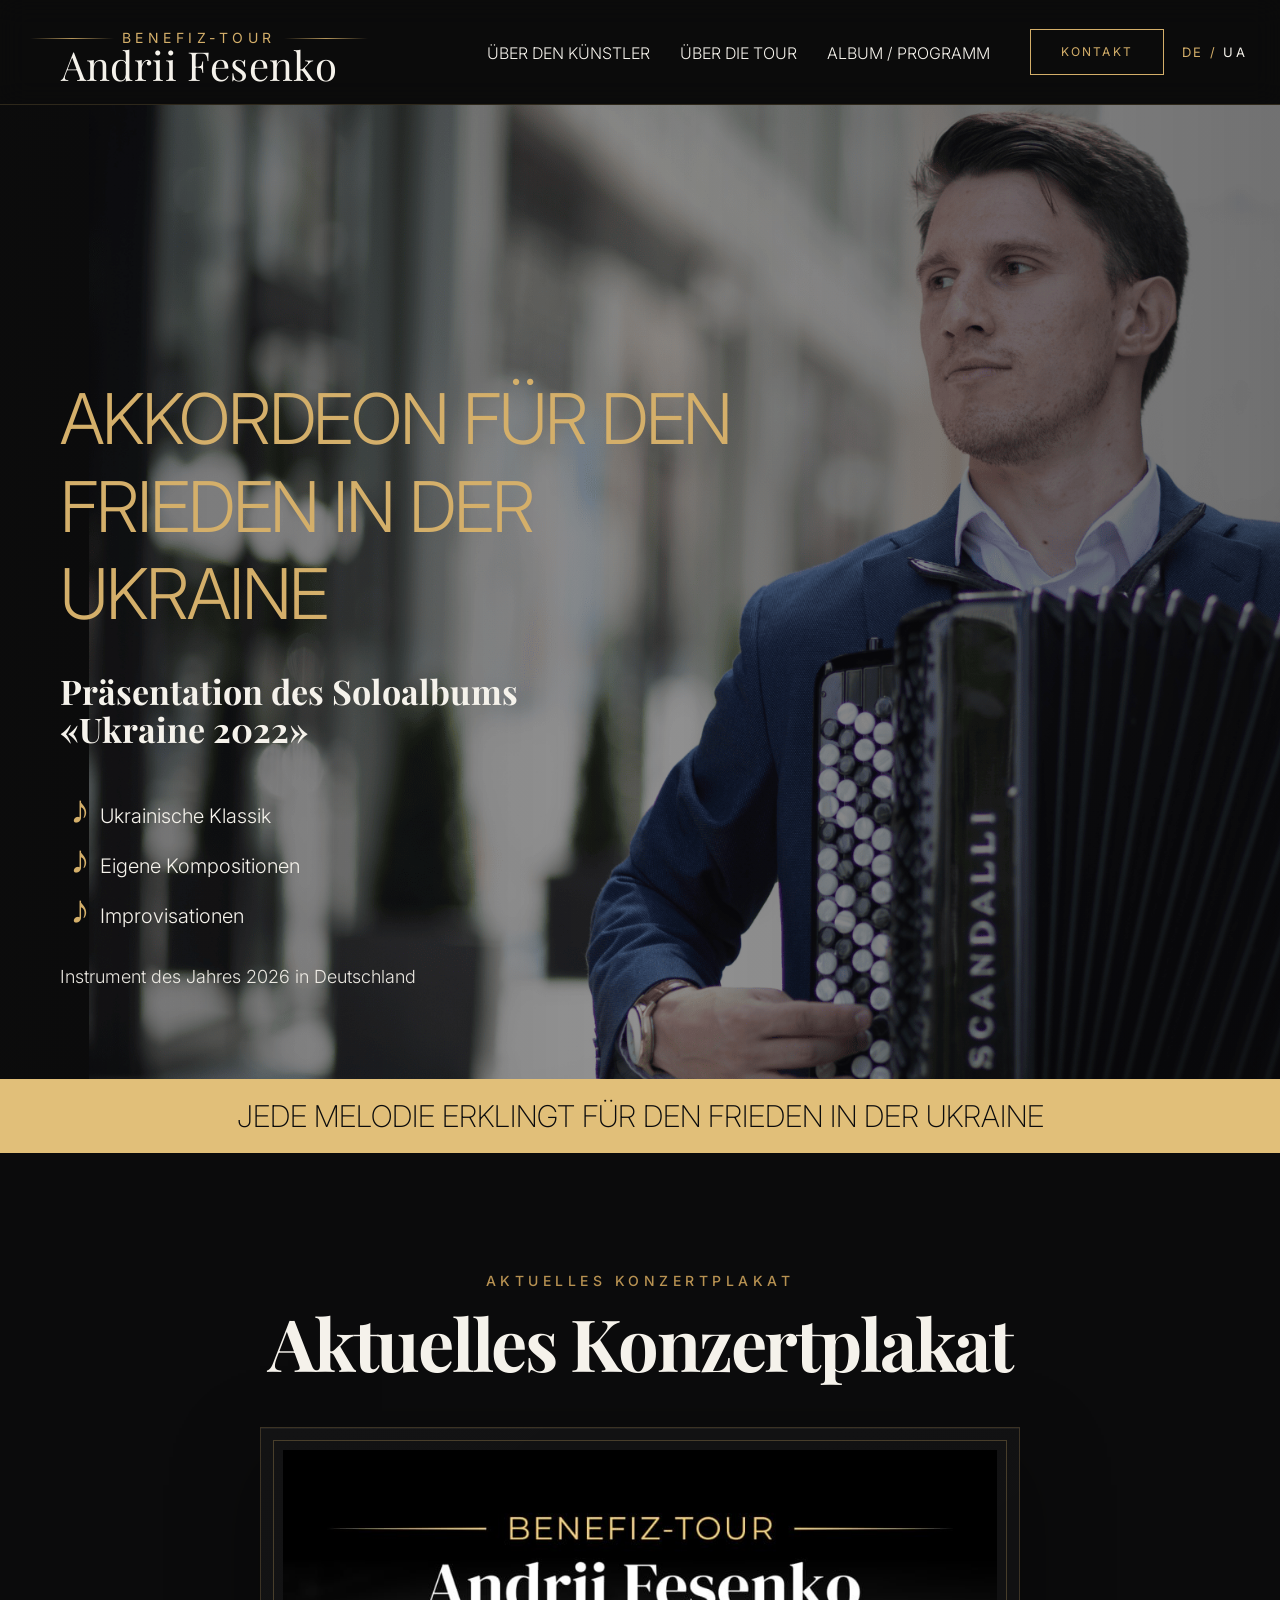
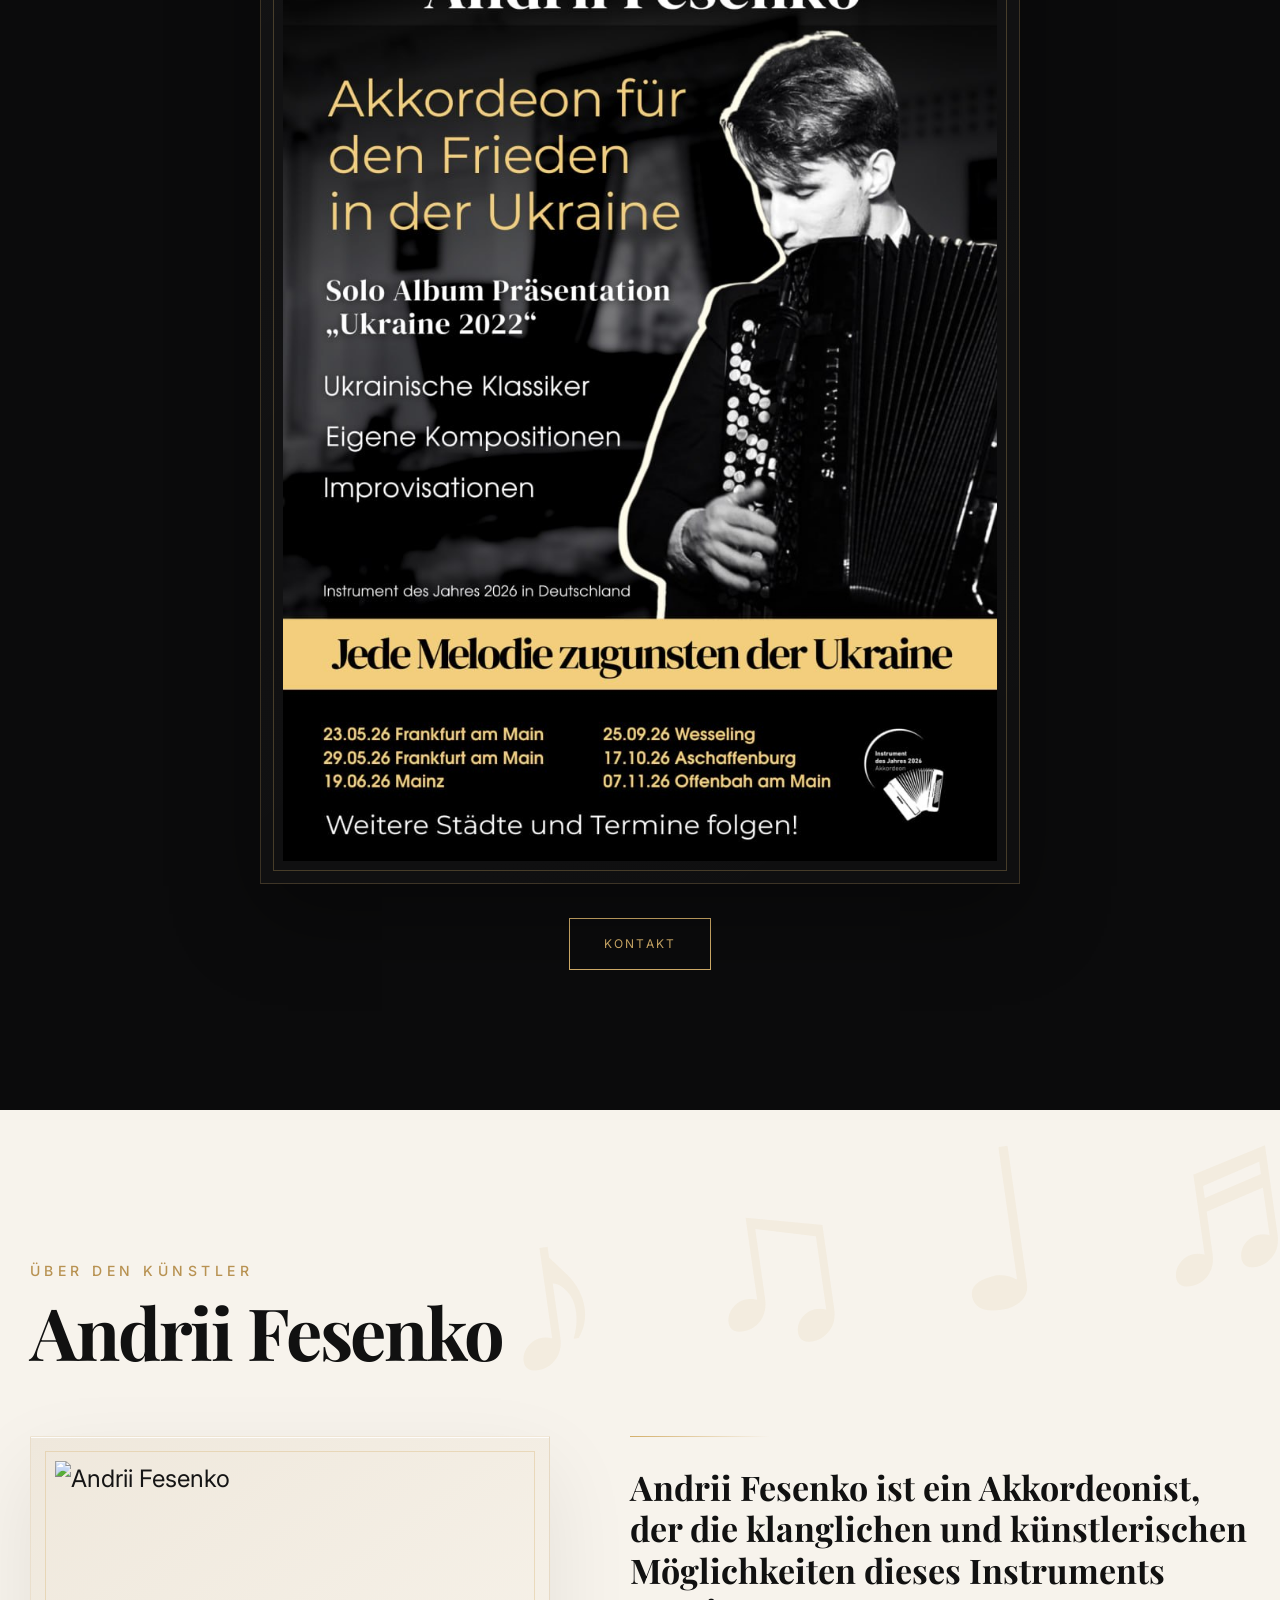
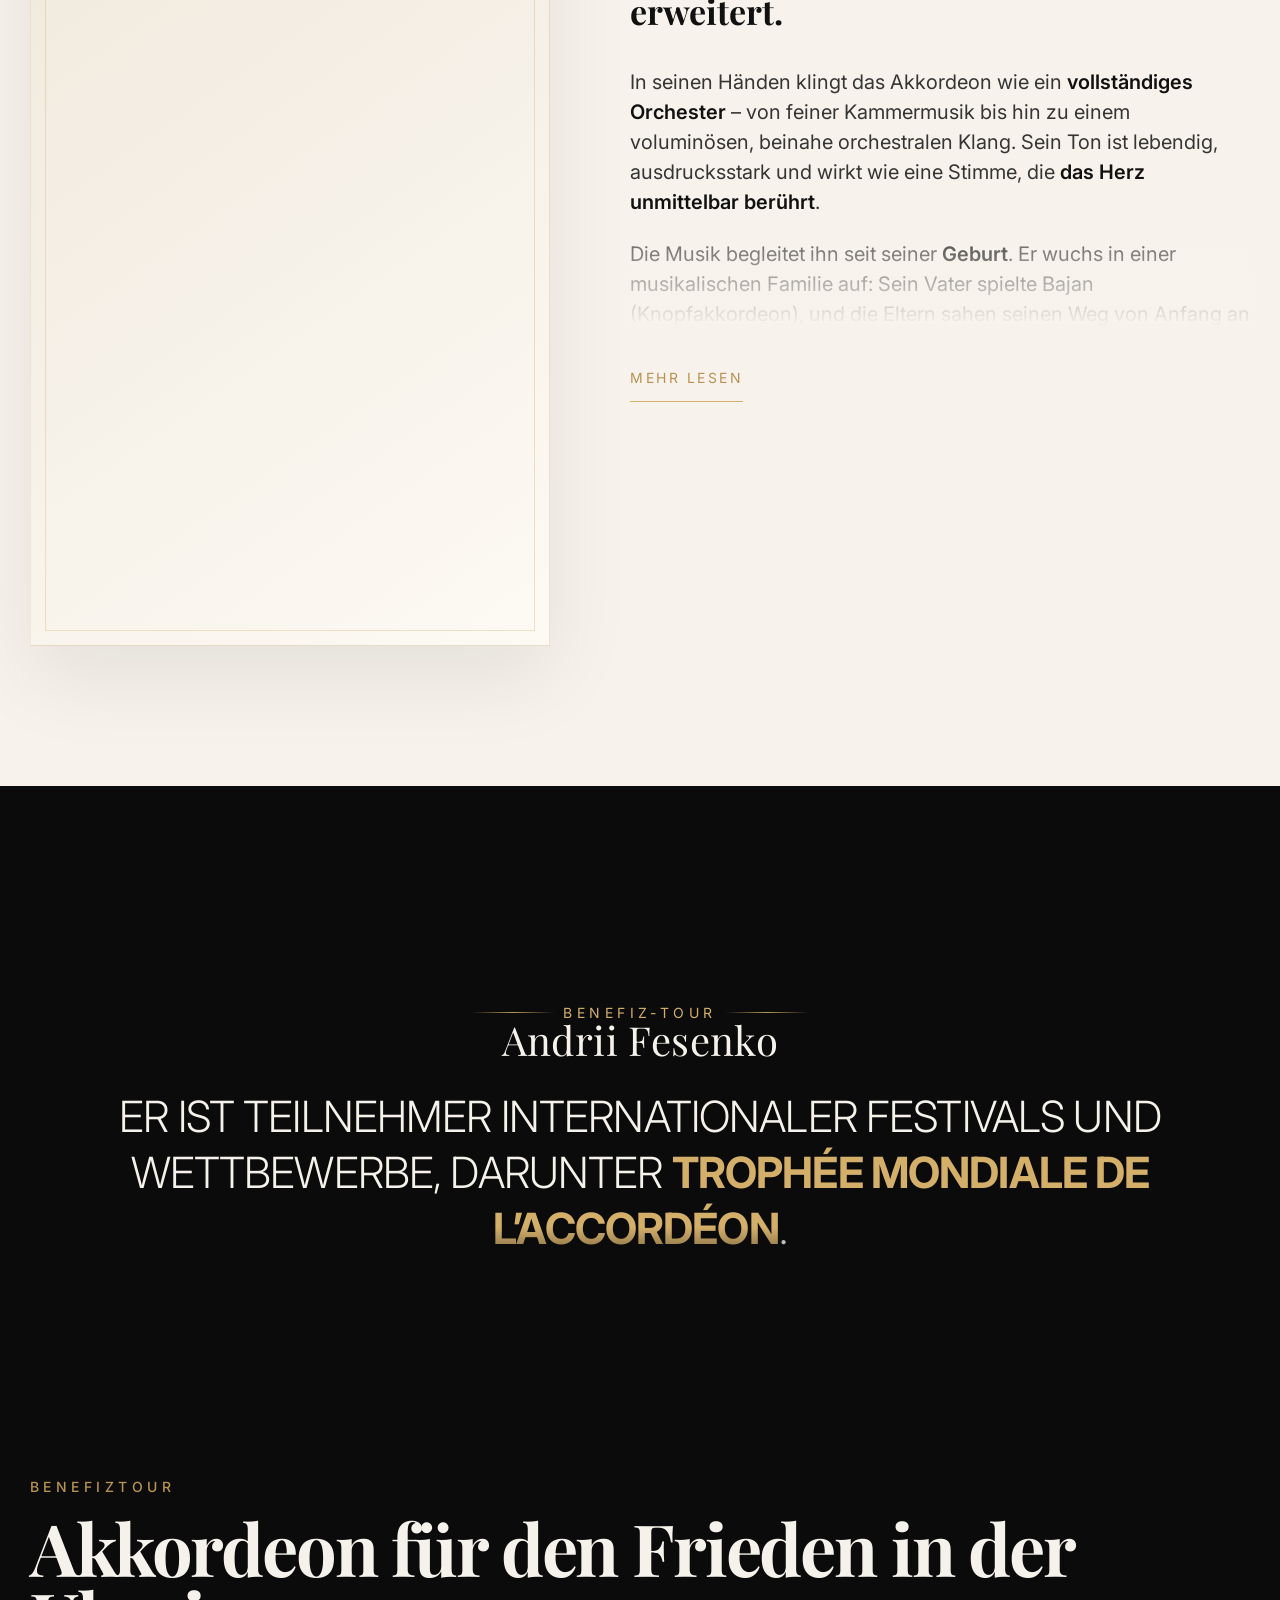
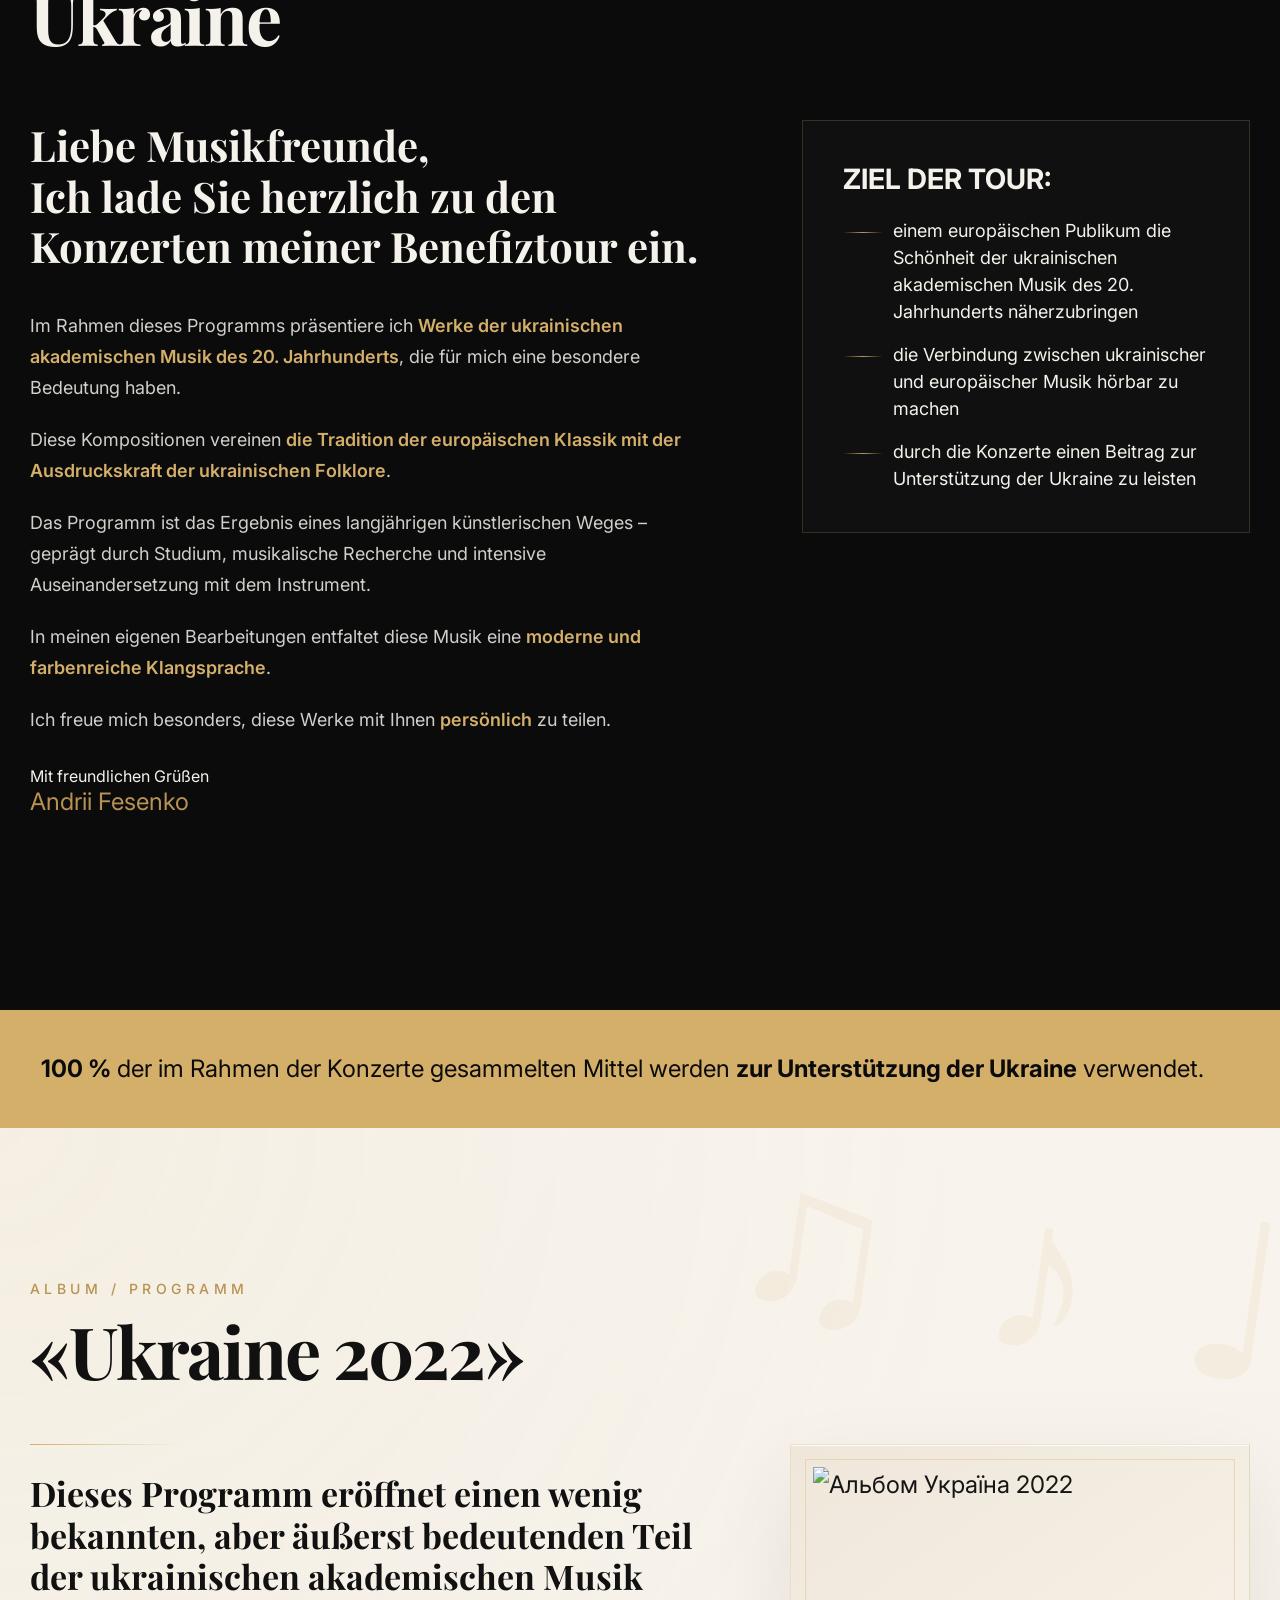
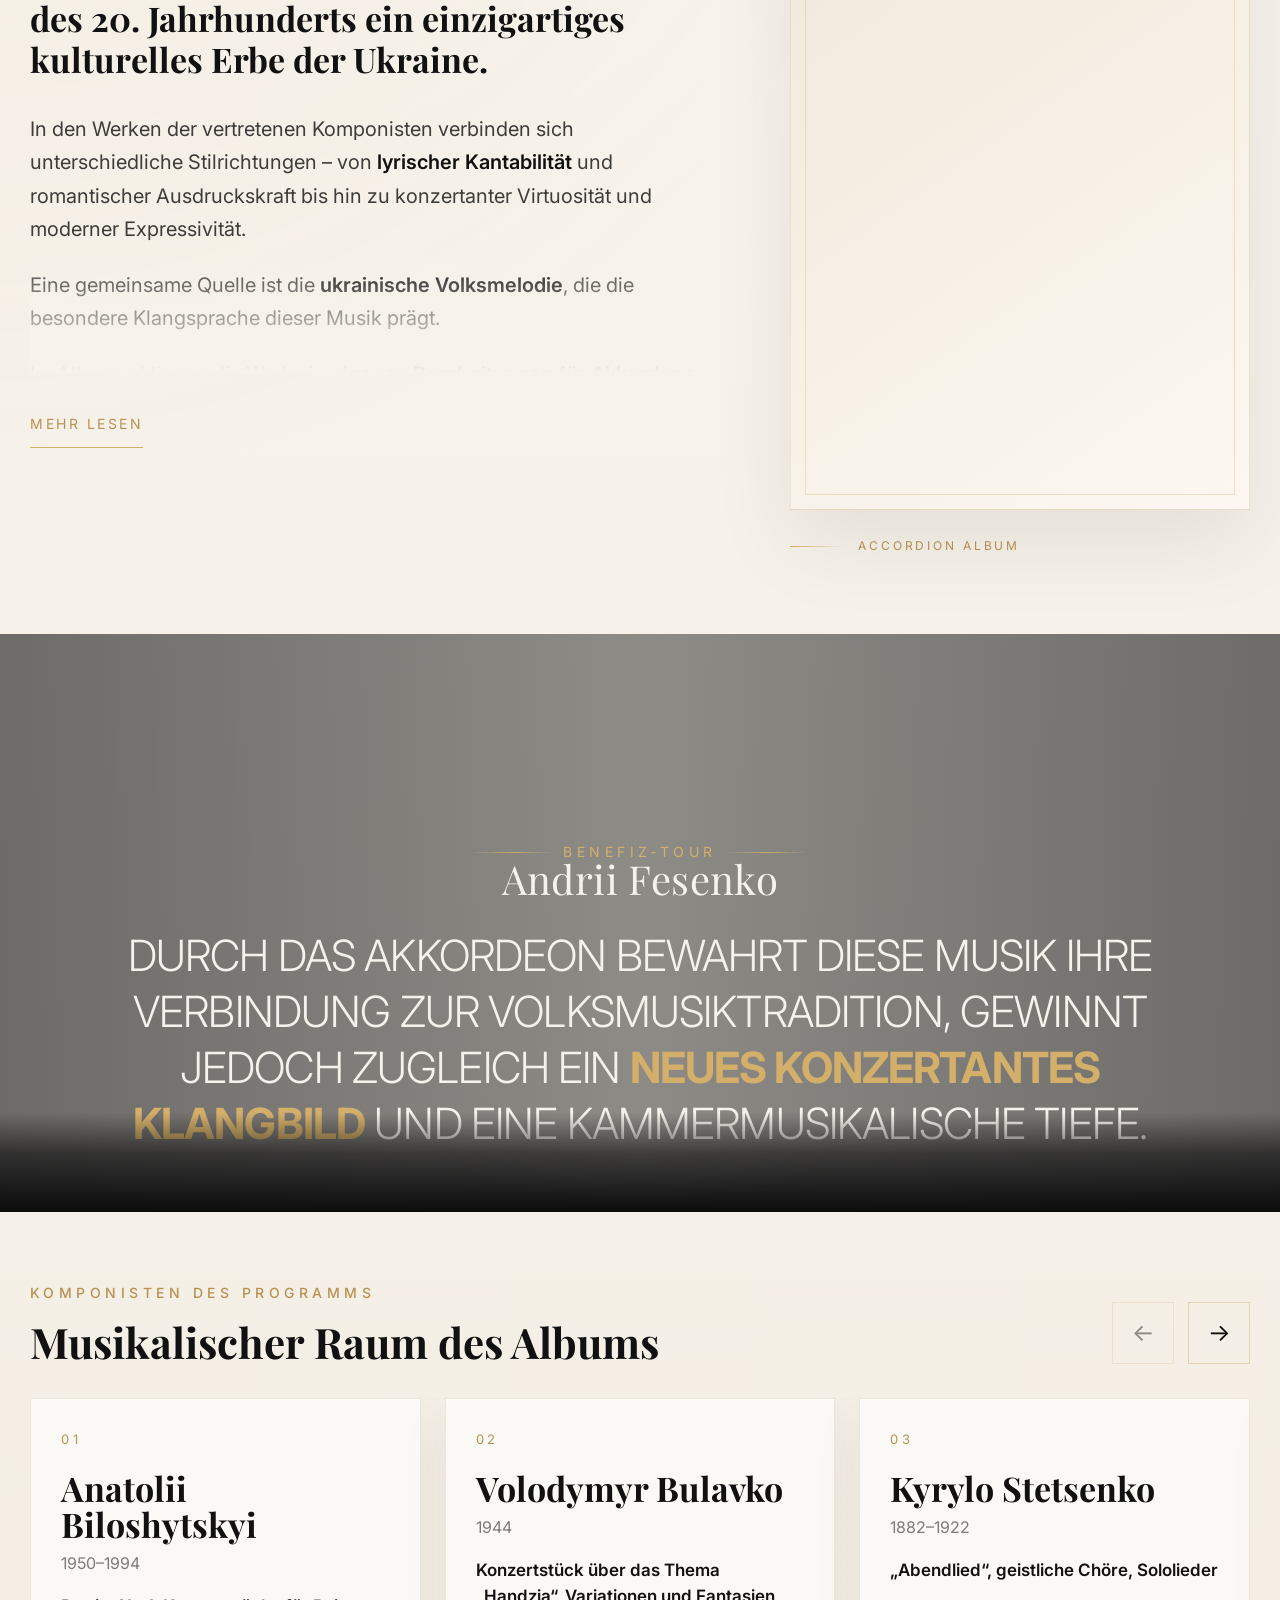
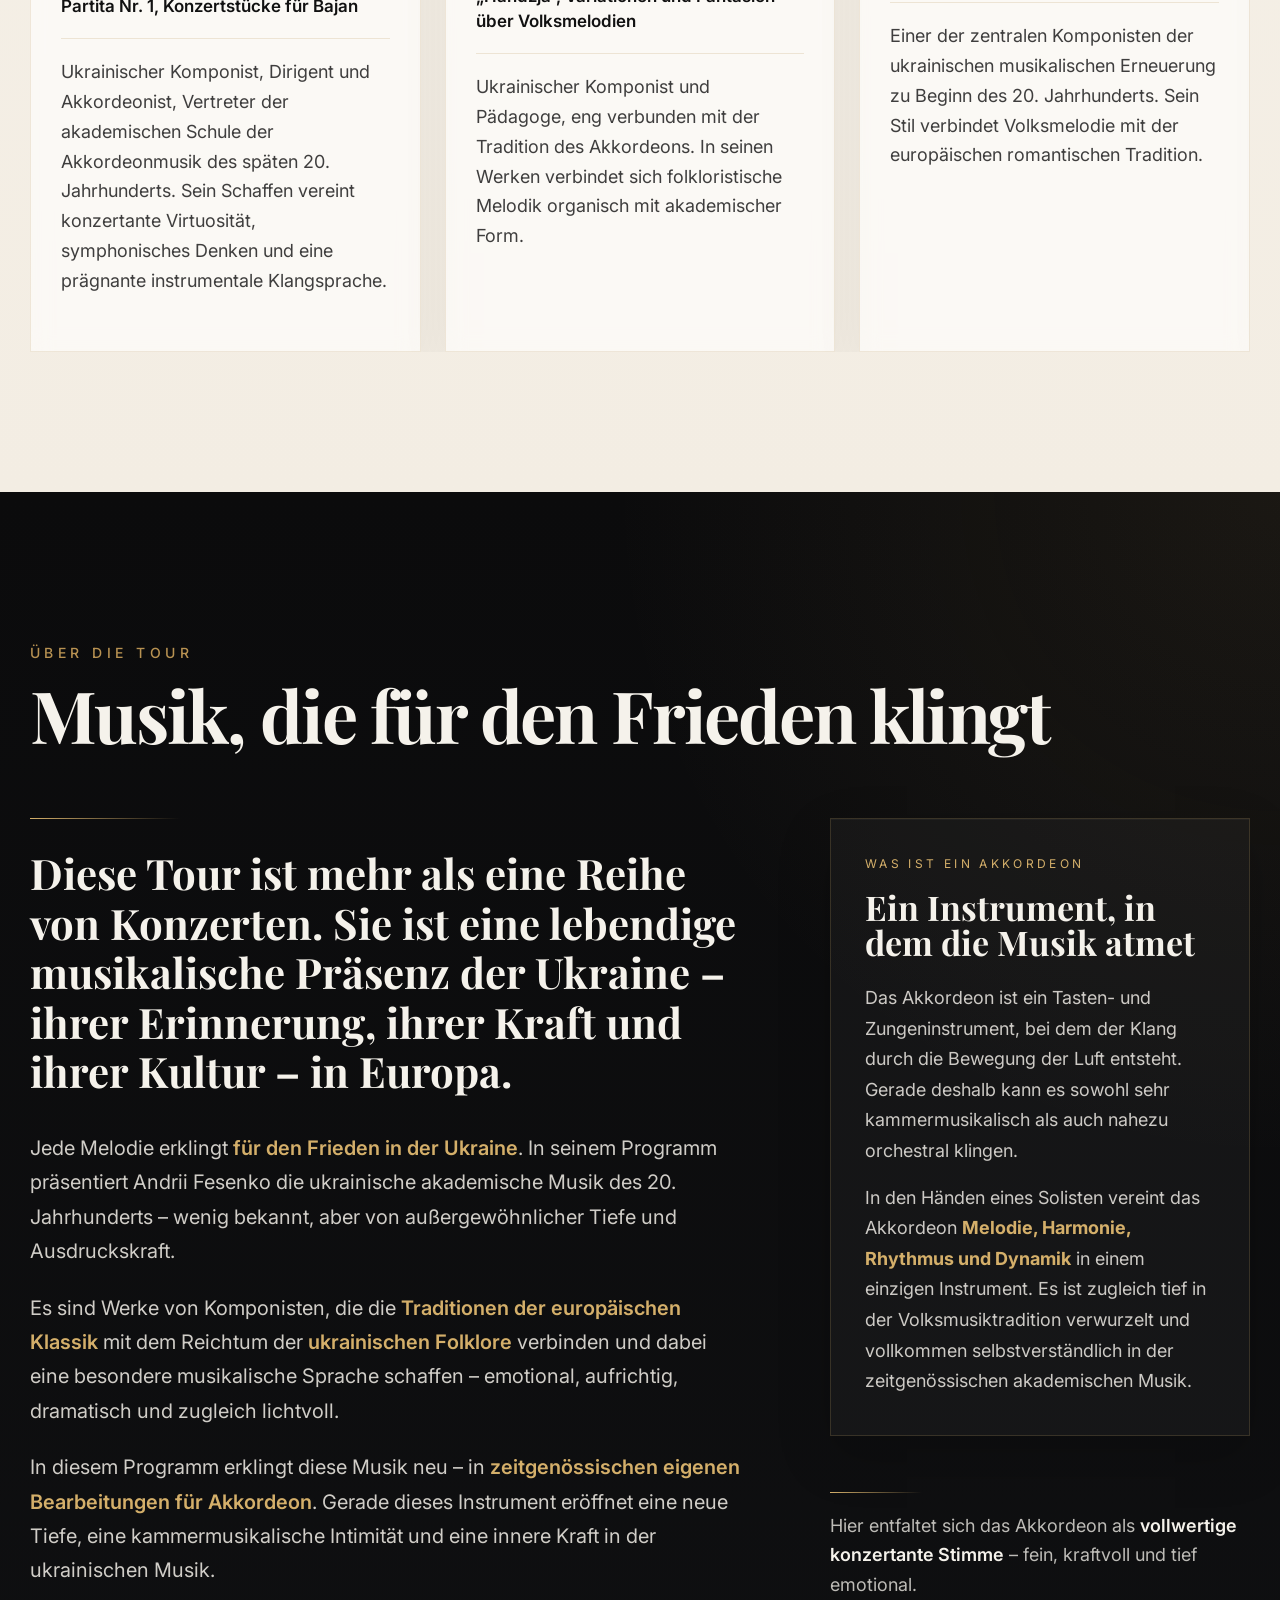
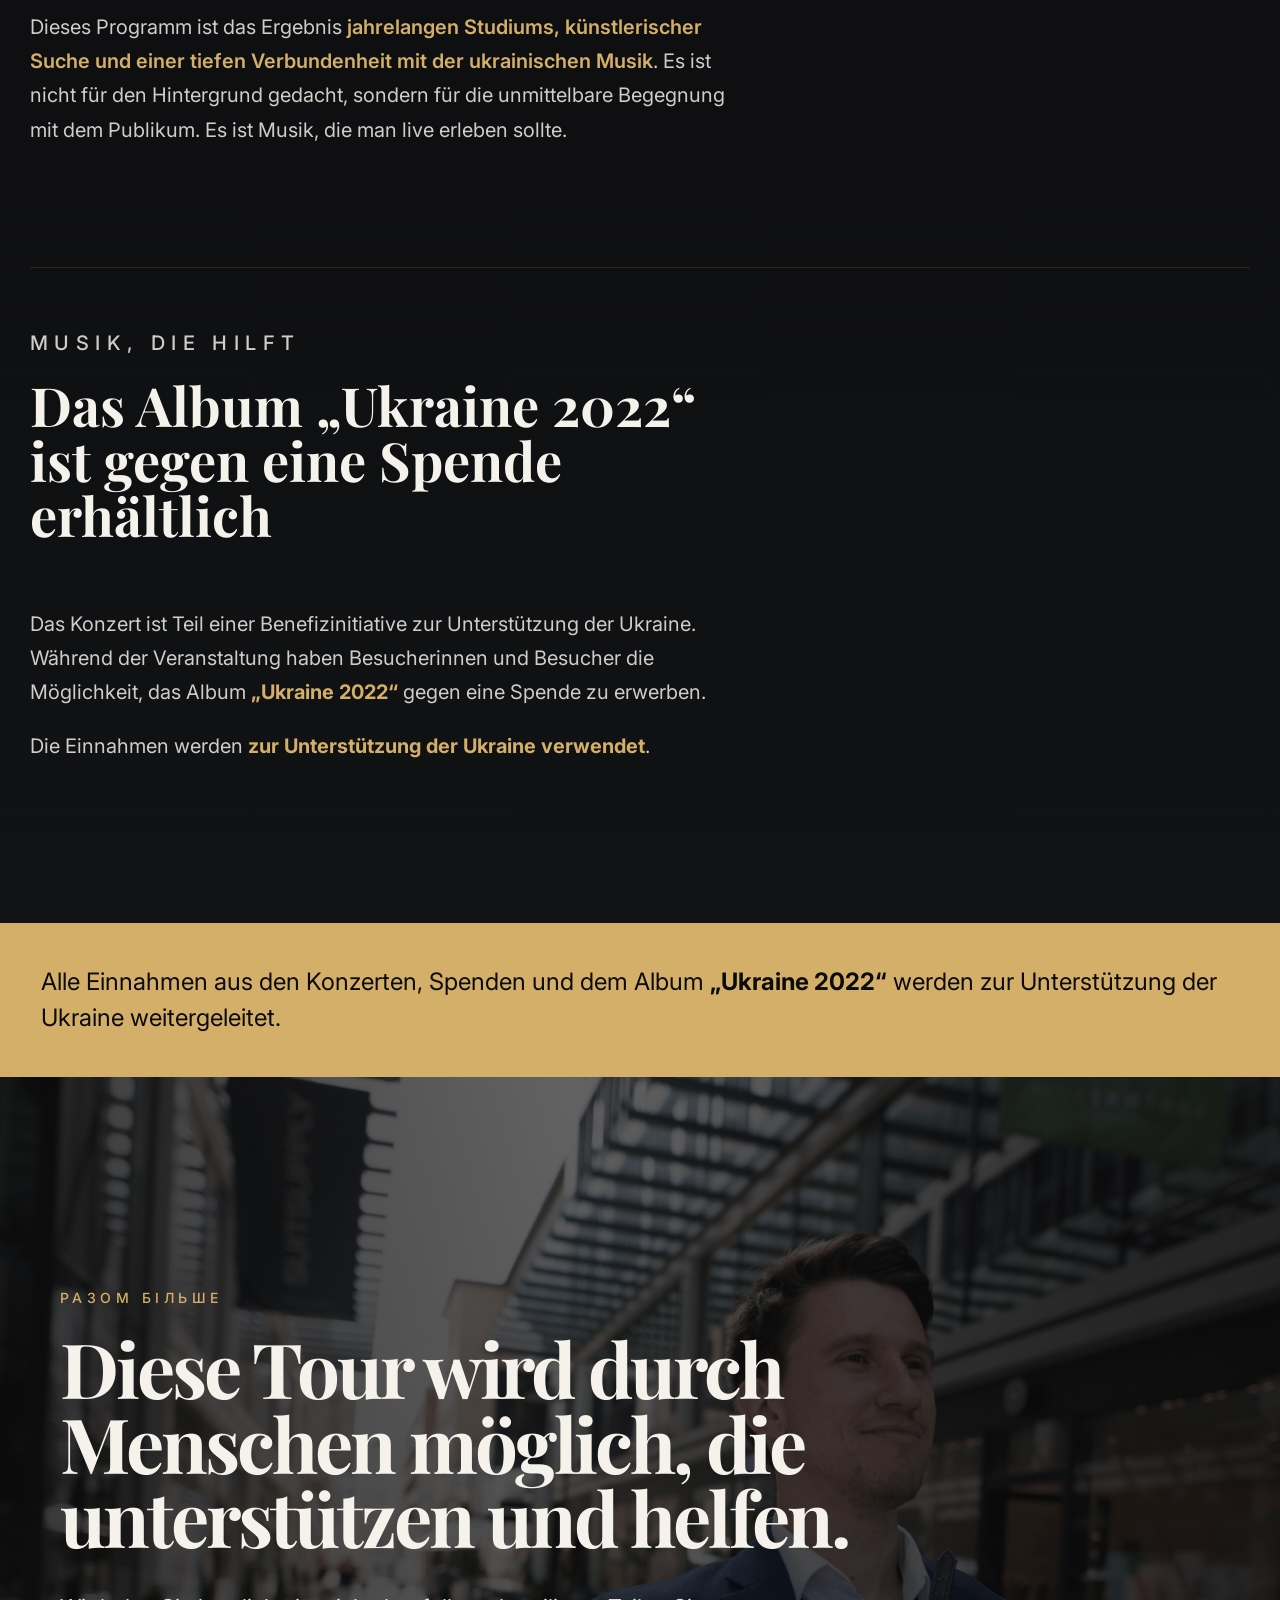
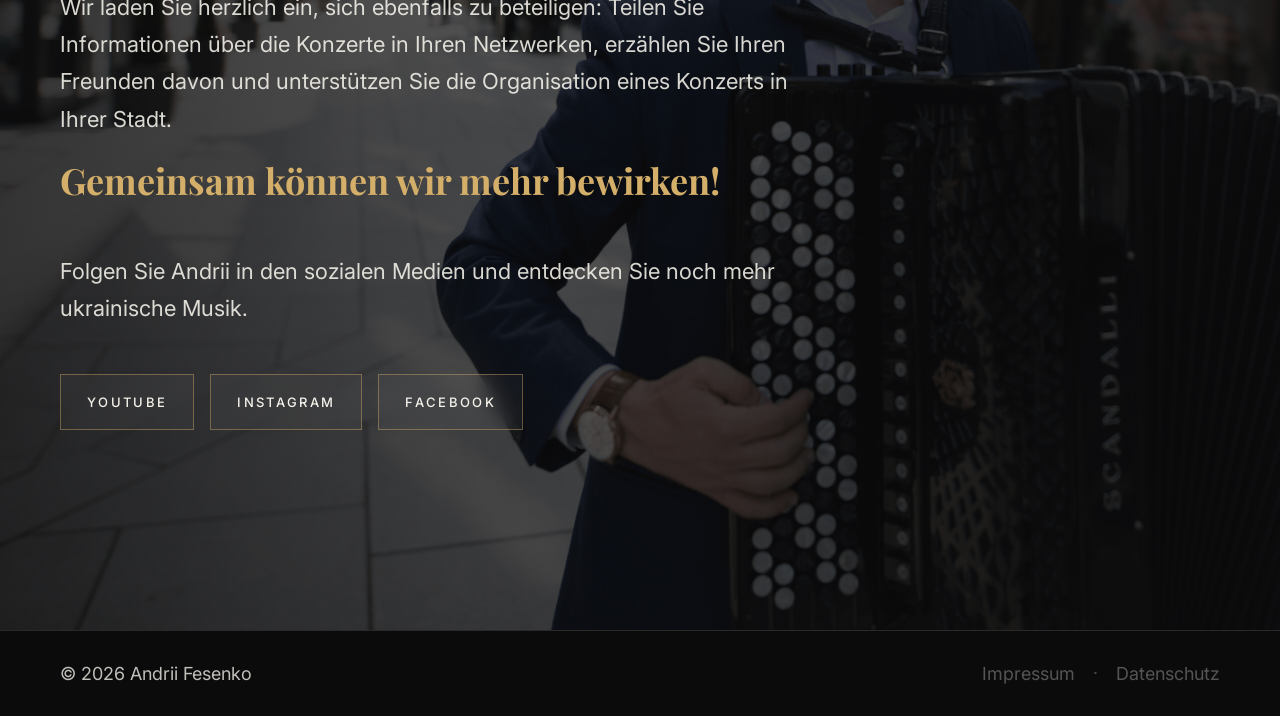
==== commit cdc119fb: "Update de.html" ====
--- a/de.html
+++ b/de.html
@@ -116,9 +116,9 @@
         </div>
 
         <div class="poster__bottom">
-          <p class="poster__note">
+          <!-- <p class="poster__note">
             Darmstadt · Kassel · Frankfurt am Main · Mainz
-          </p>
+          </p> -->
           <a href="#contacts" class="poster__btn">Kontakt</a>
         </div>
       </div>
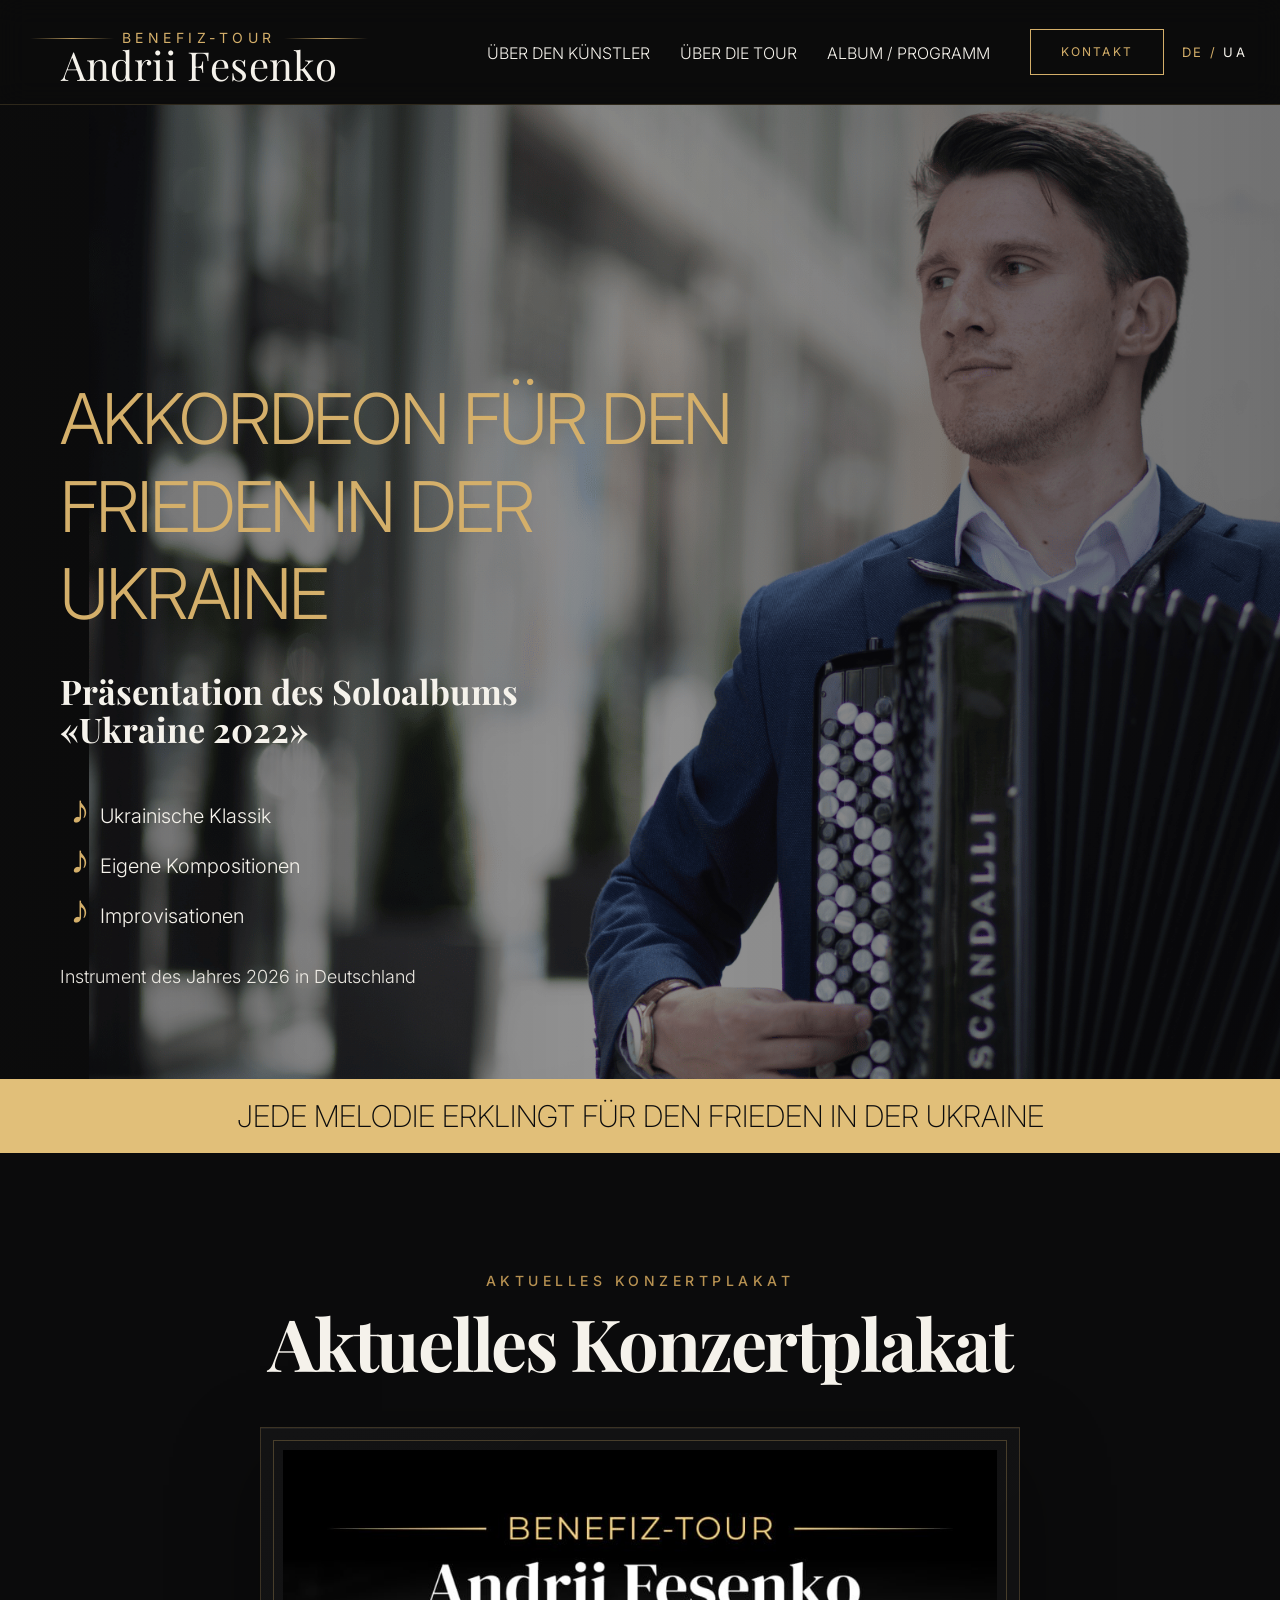
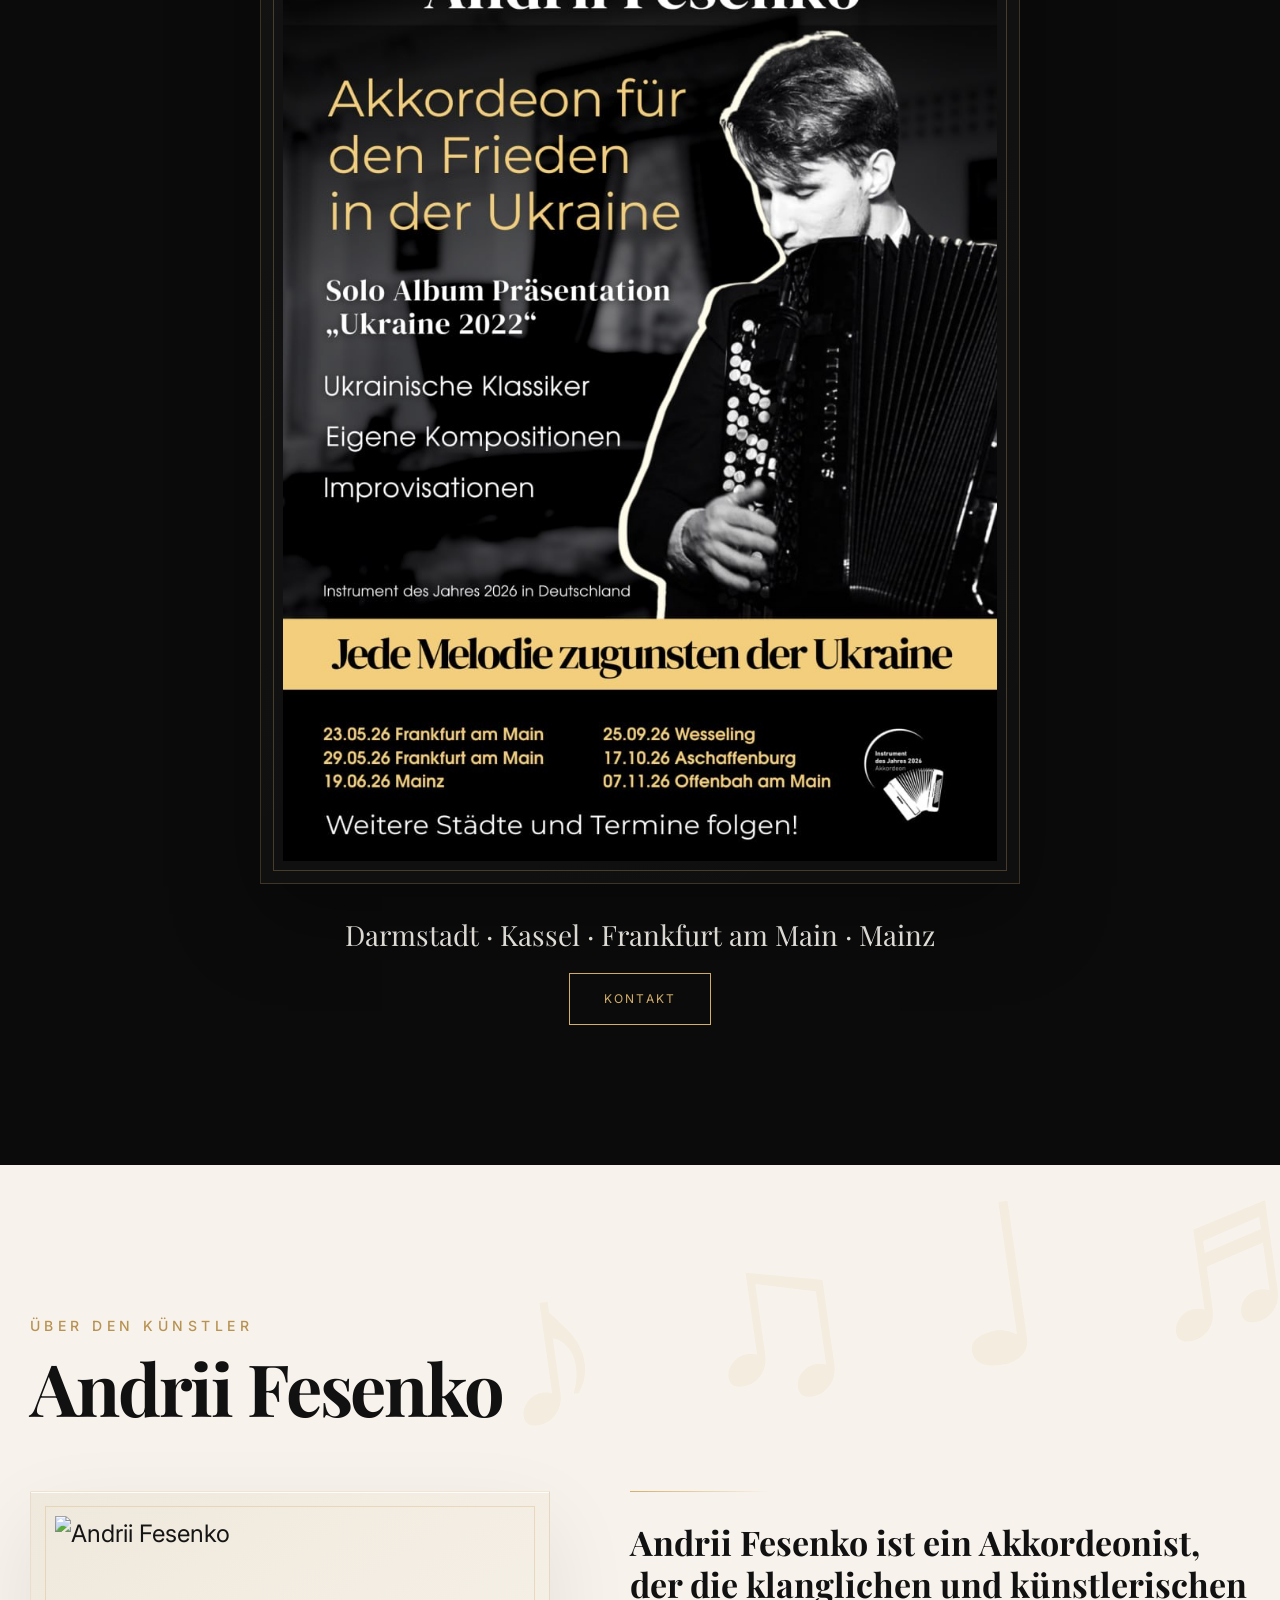
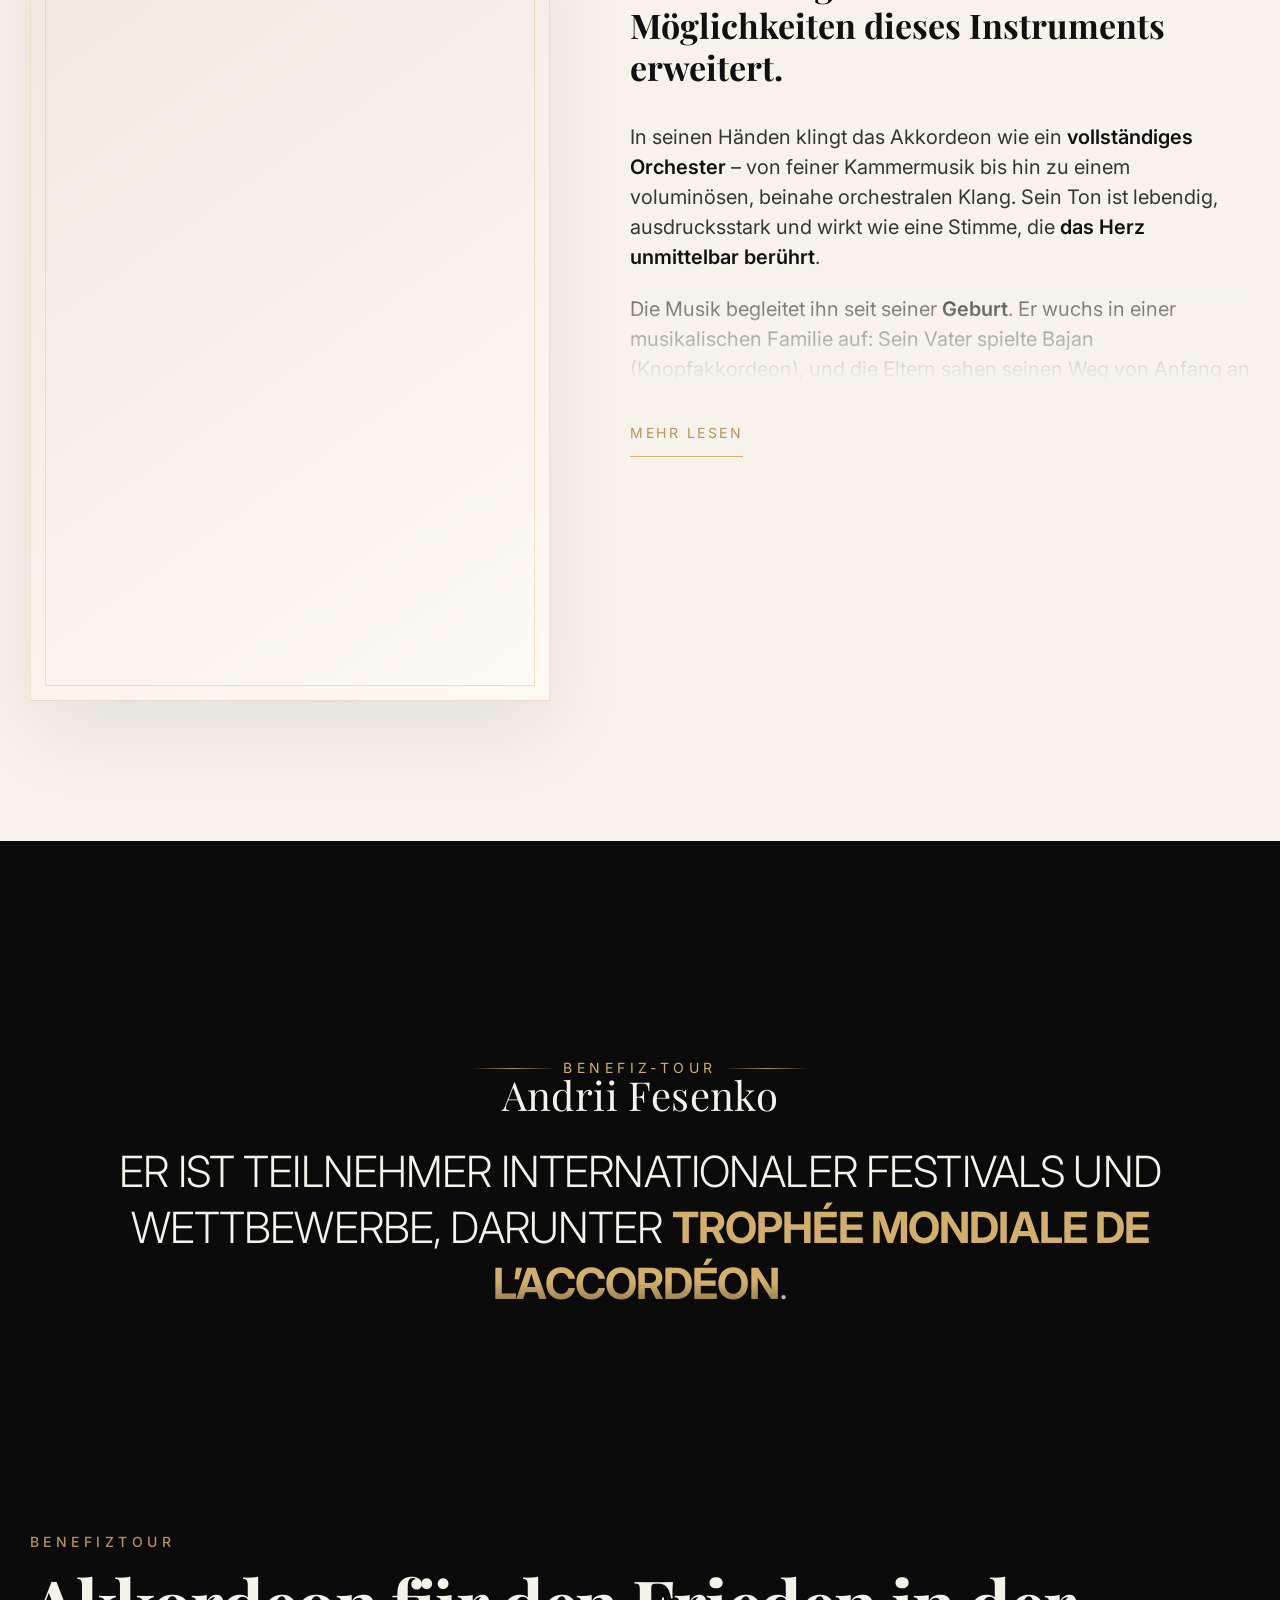
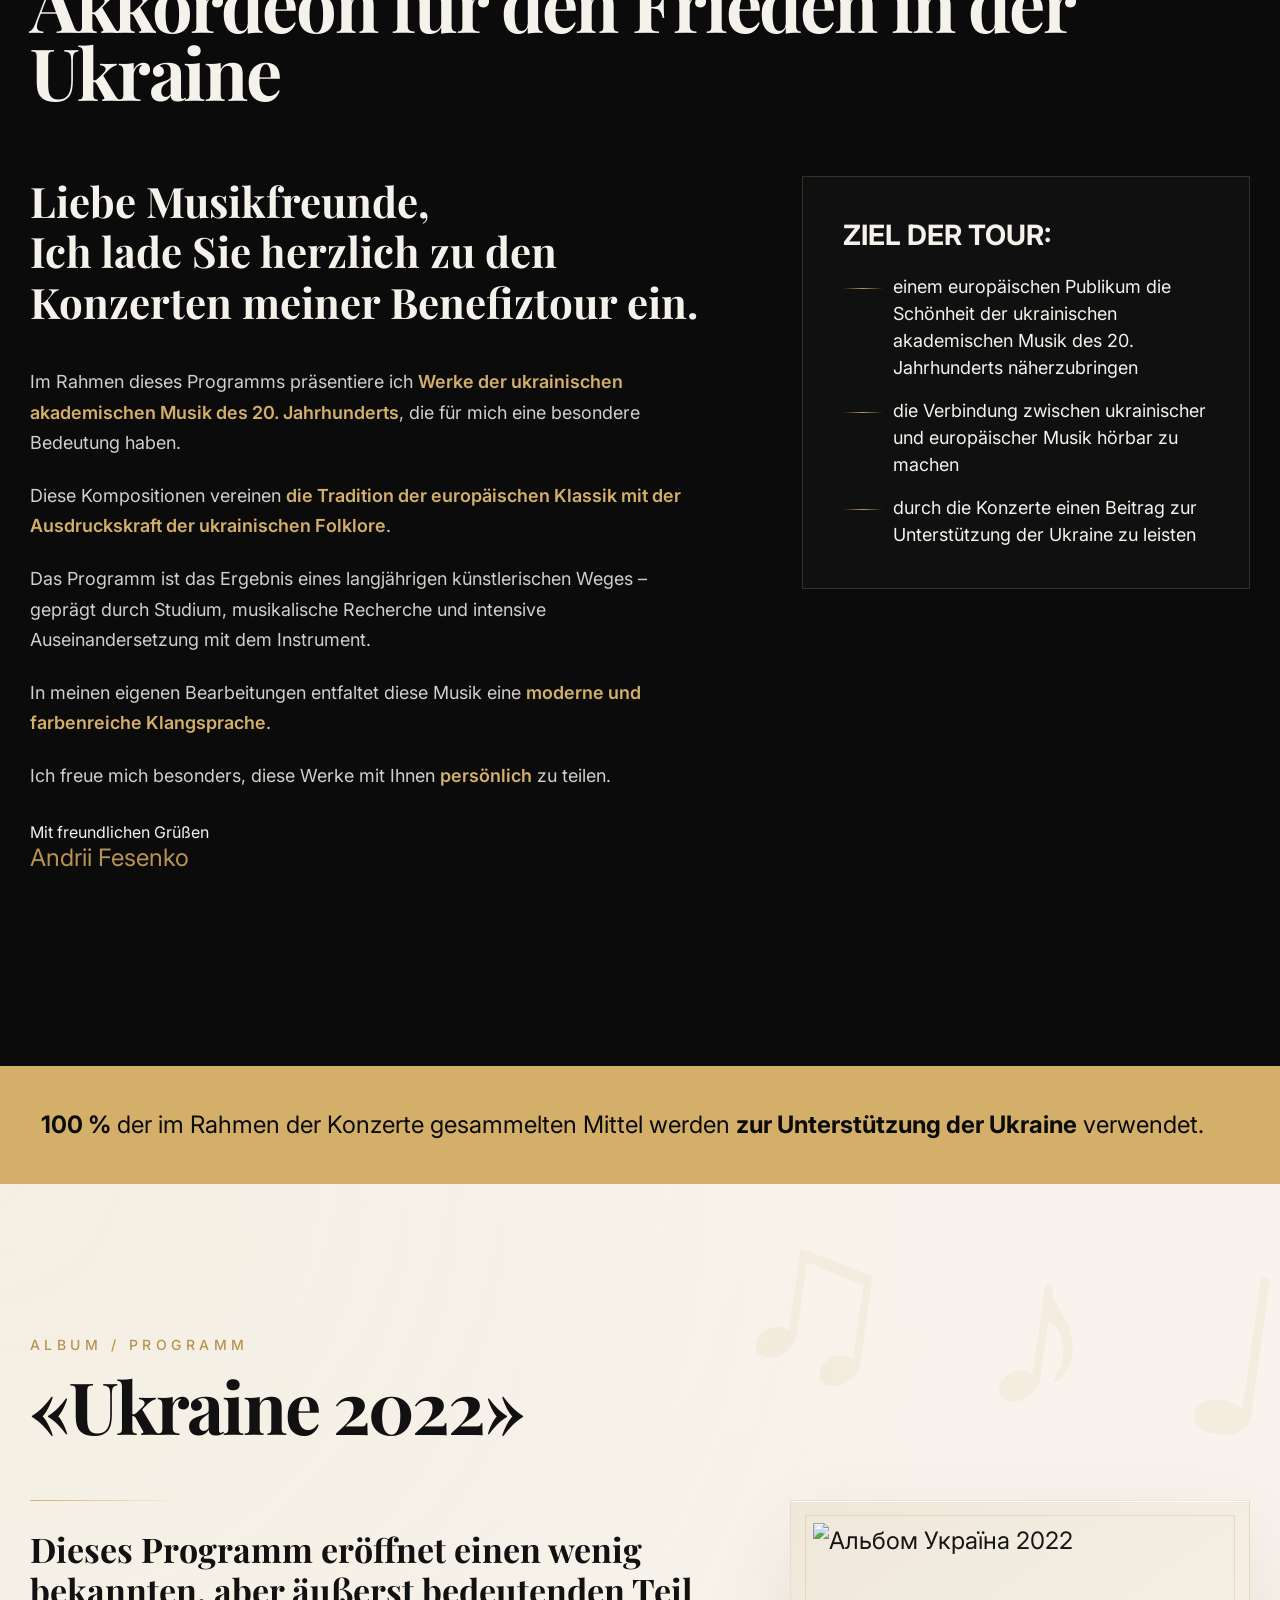
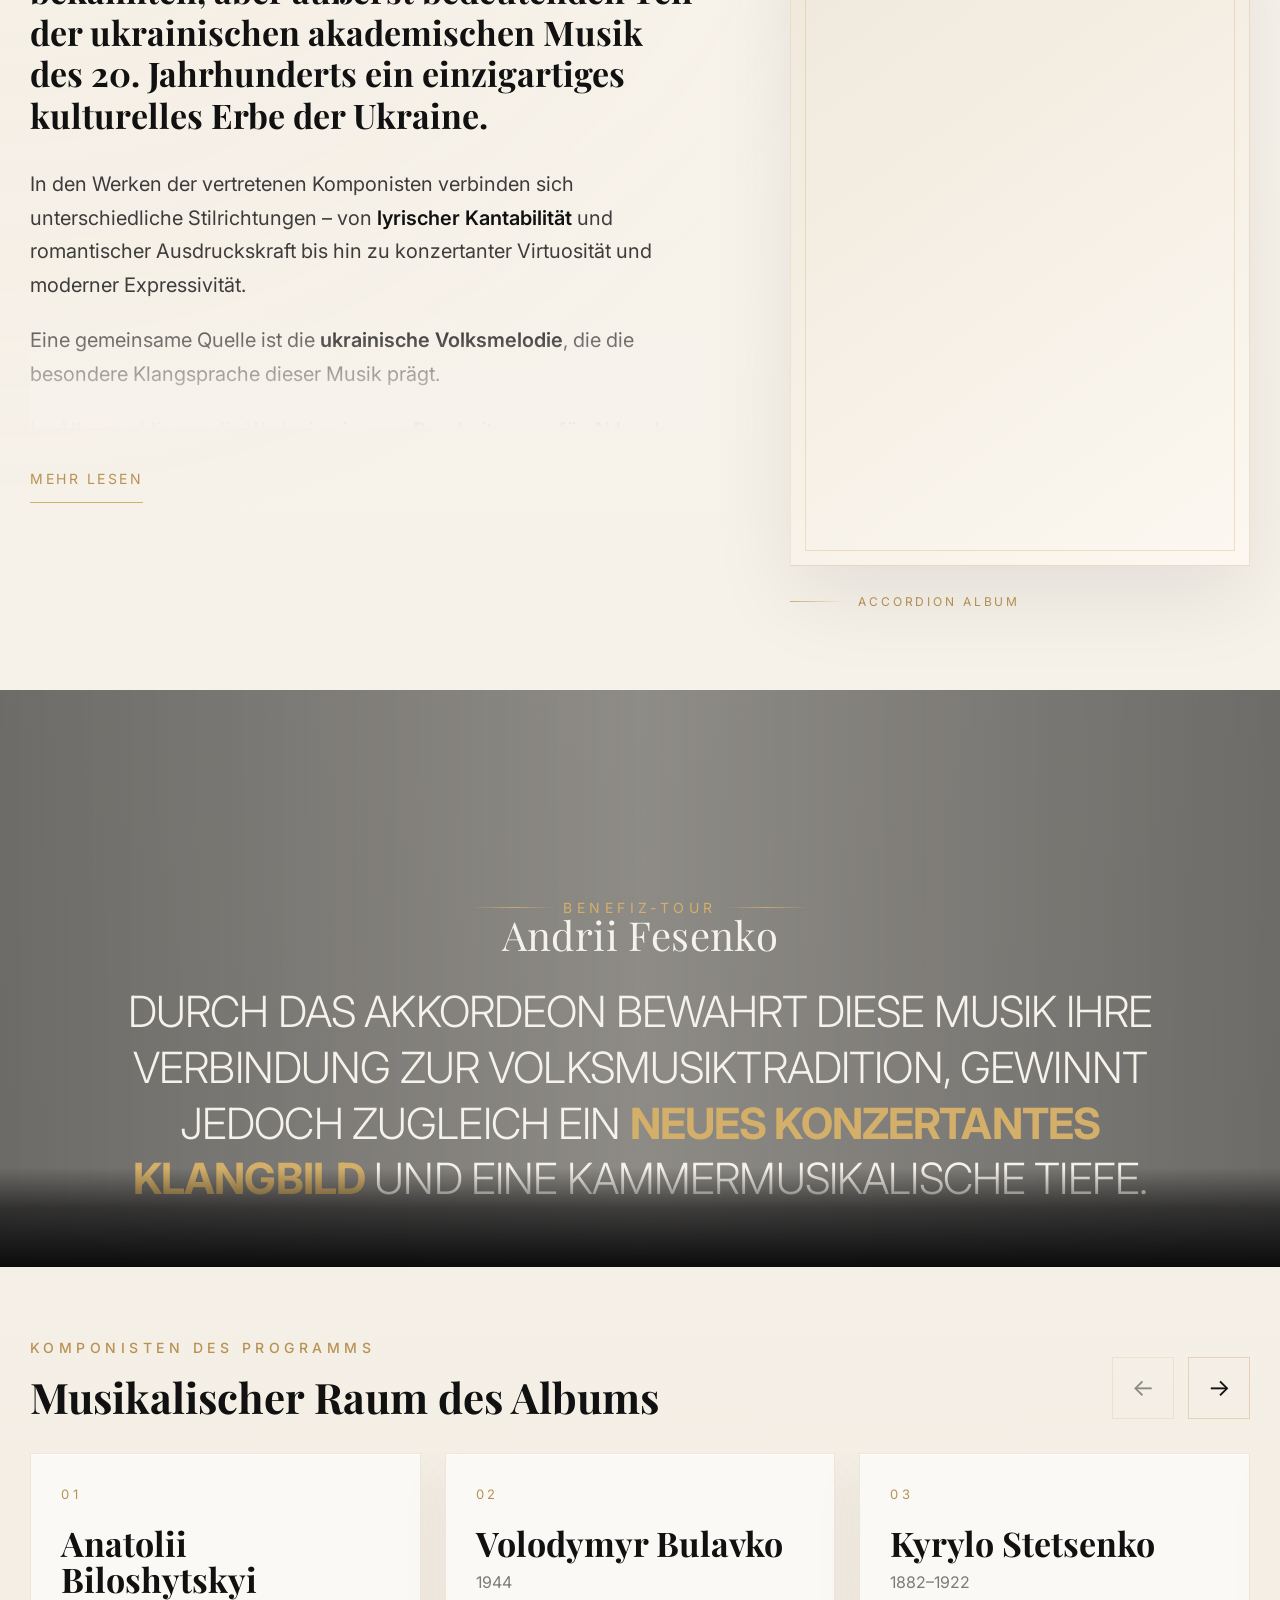
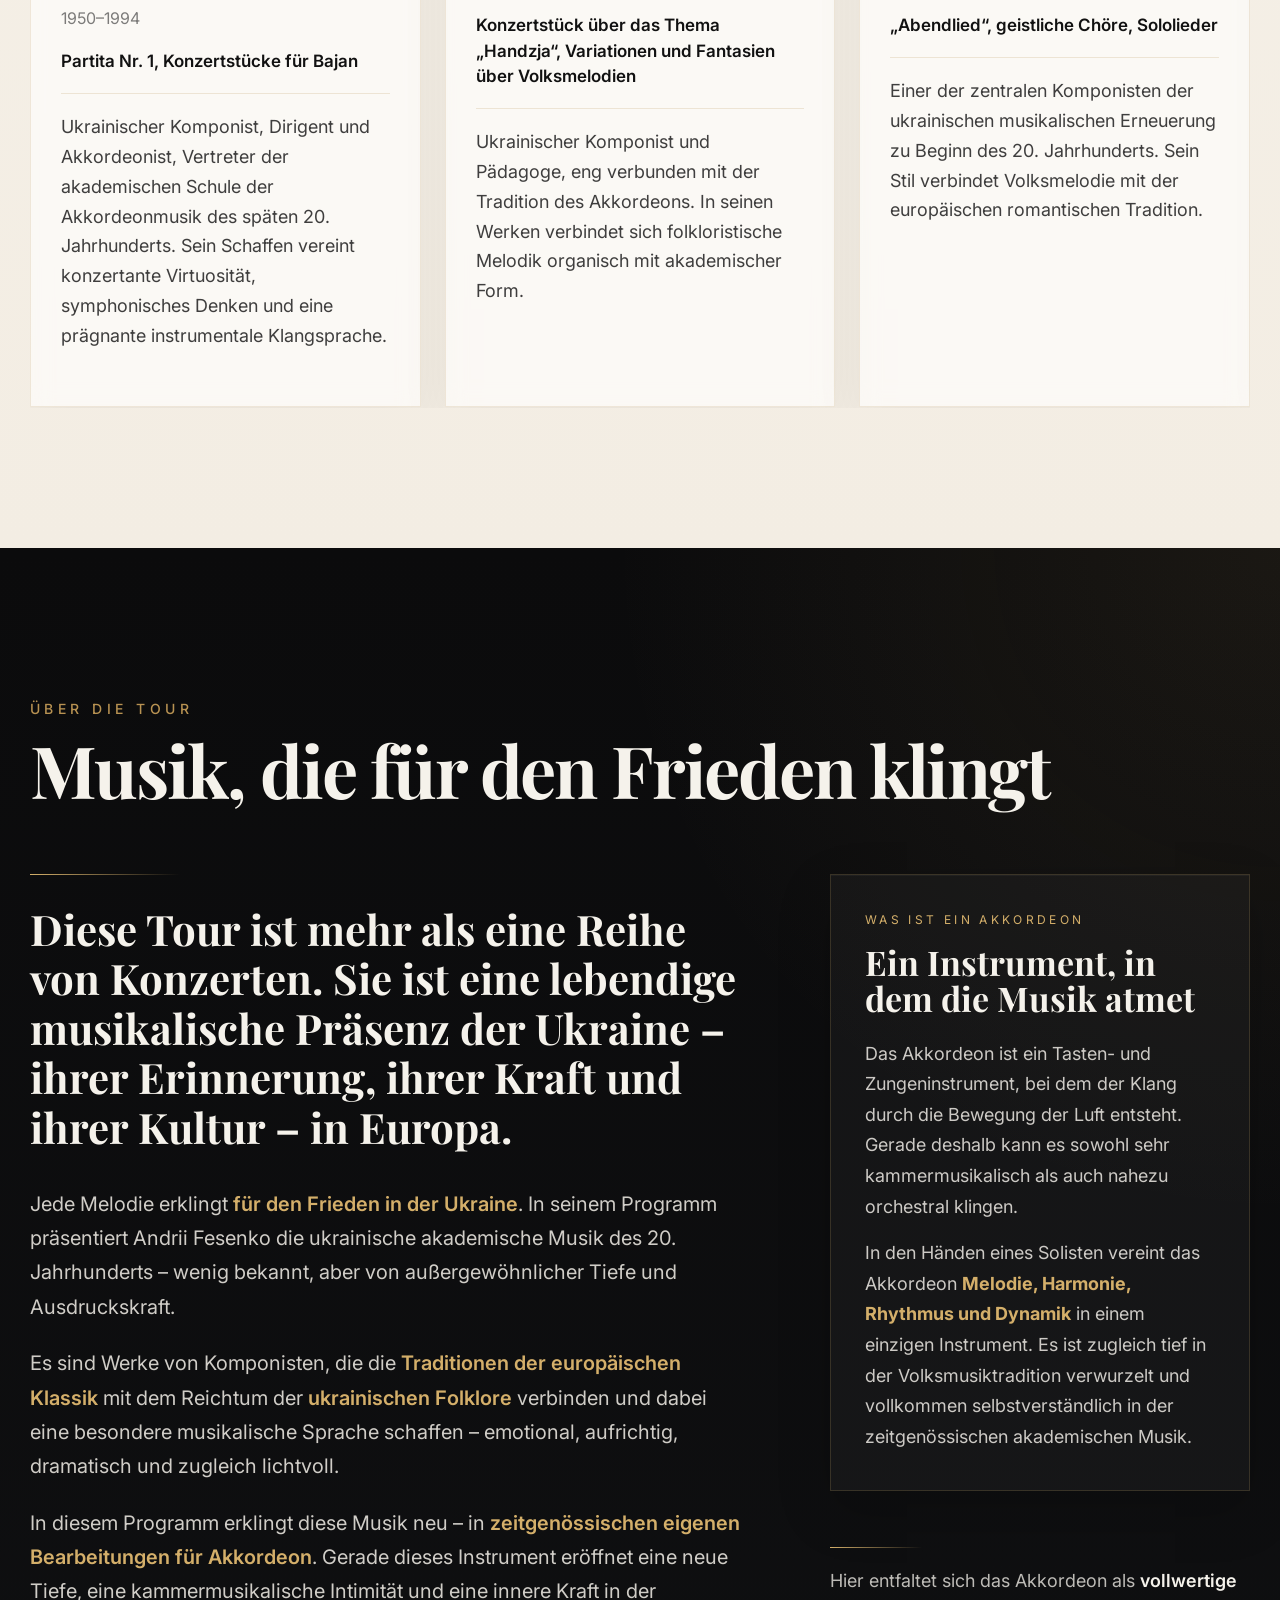
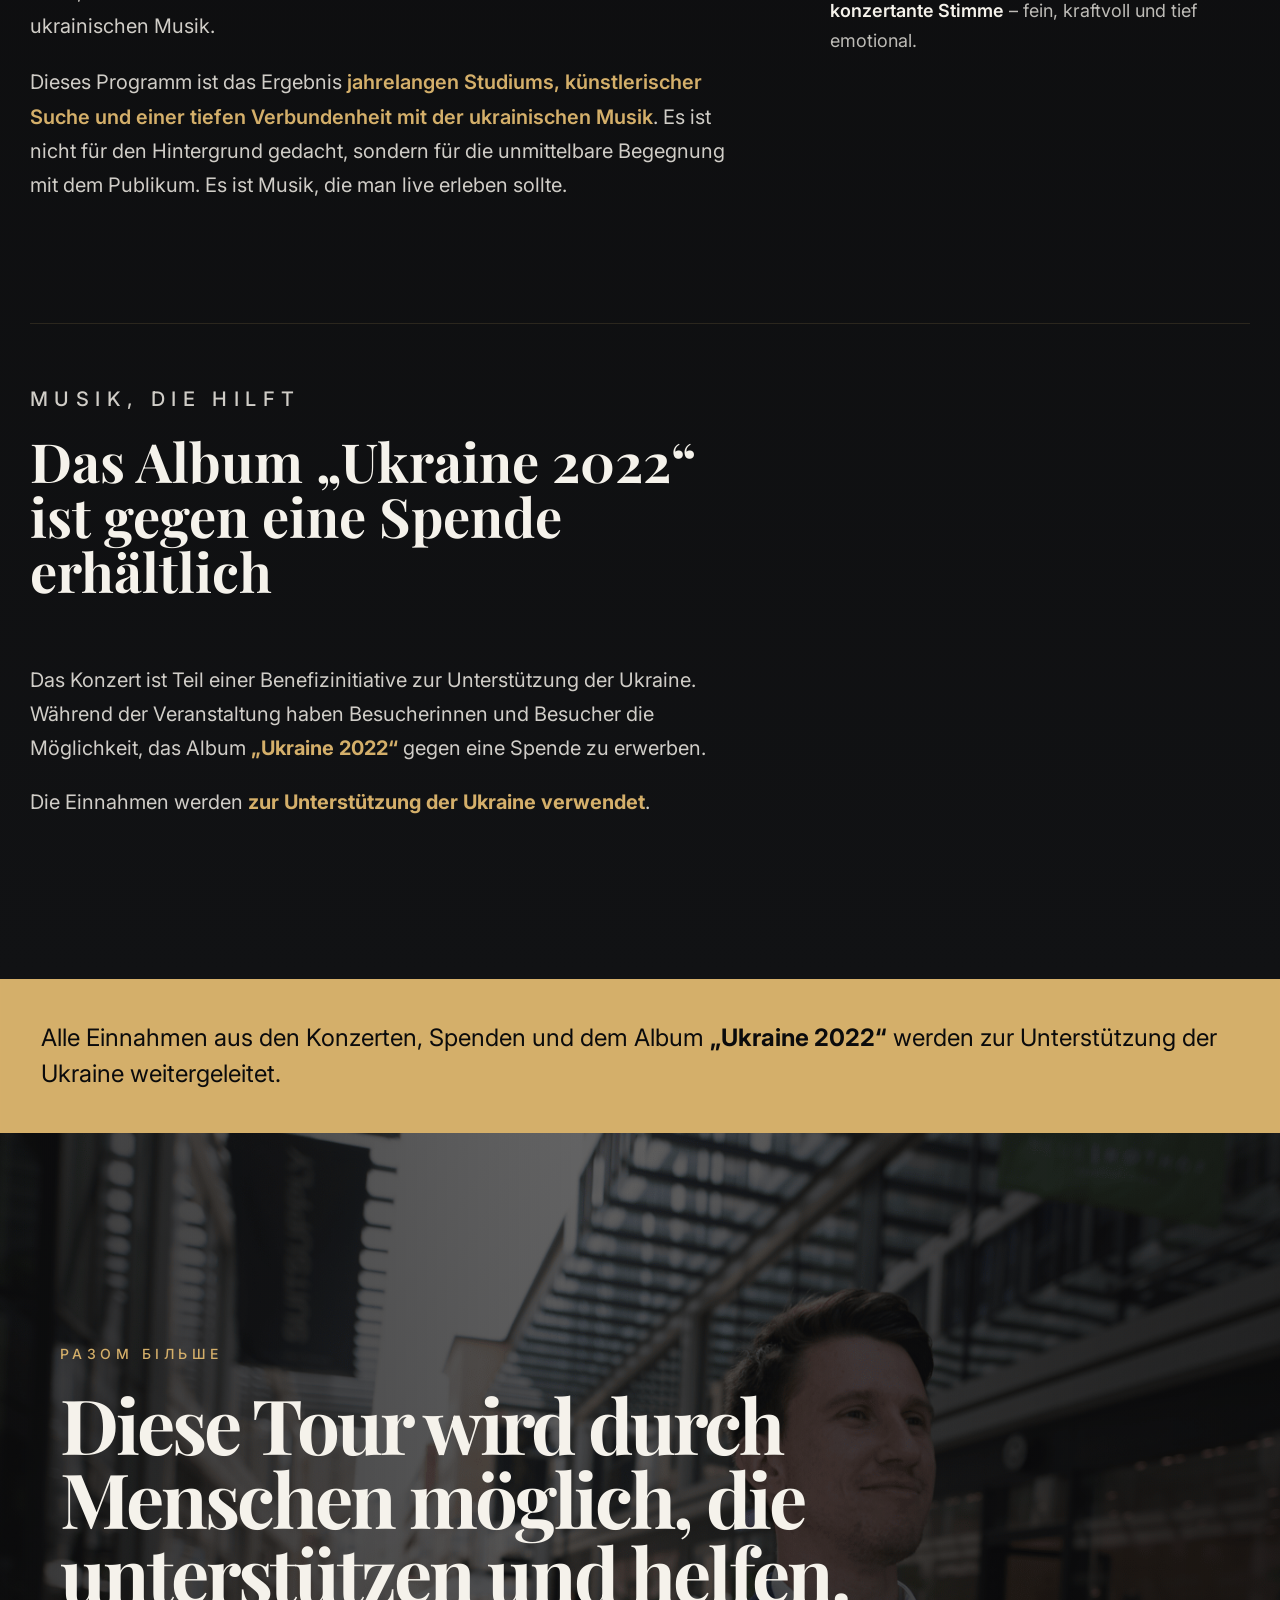
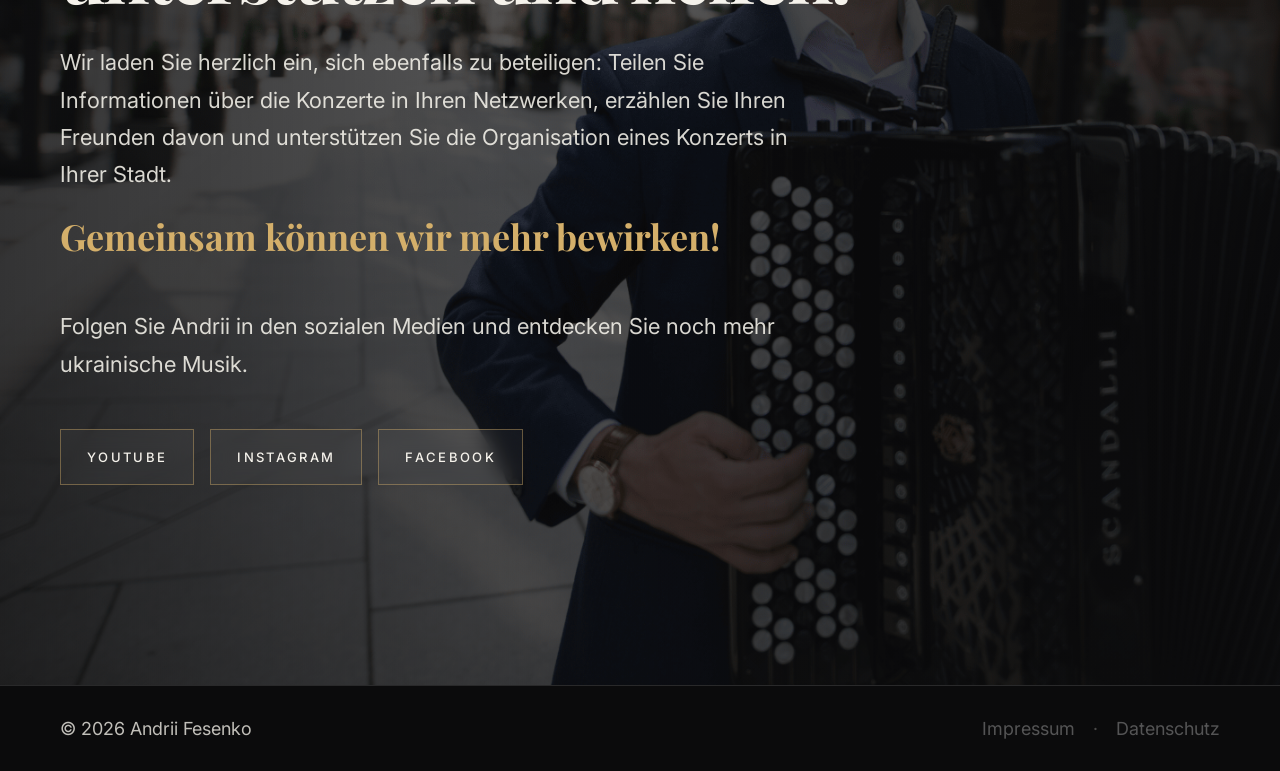
==== commit dc8bb287: "Add files via upload" ====
--- a/de.html
+++ b/de.html
@@ -40,7 +40,7 @@
         </nav>
 
         <div class="header__actions">
-          <a href="#" class="header__btn">Kontakt</a>
+          <a href="#contacts" class="header__btn">Kontakt</a>
 
           <div class="lang-switch">
             <a href="de.html" class="lang-btn active">DE /</a>
@@ -116,9 +116,9 @@
         </div>
 
         <div class="poster__bottom">
-          <!-- <p class="poster__note">
+          <p class="poster__note">
             Darmstadt · Kassel · Frankfurt am Main · Mainz
-          </p> -->
+          </p>
           <a href="#contacts" class="poster__btn">Kontakt</a>
         </div>
       </div>
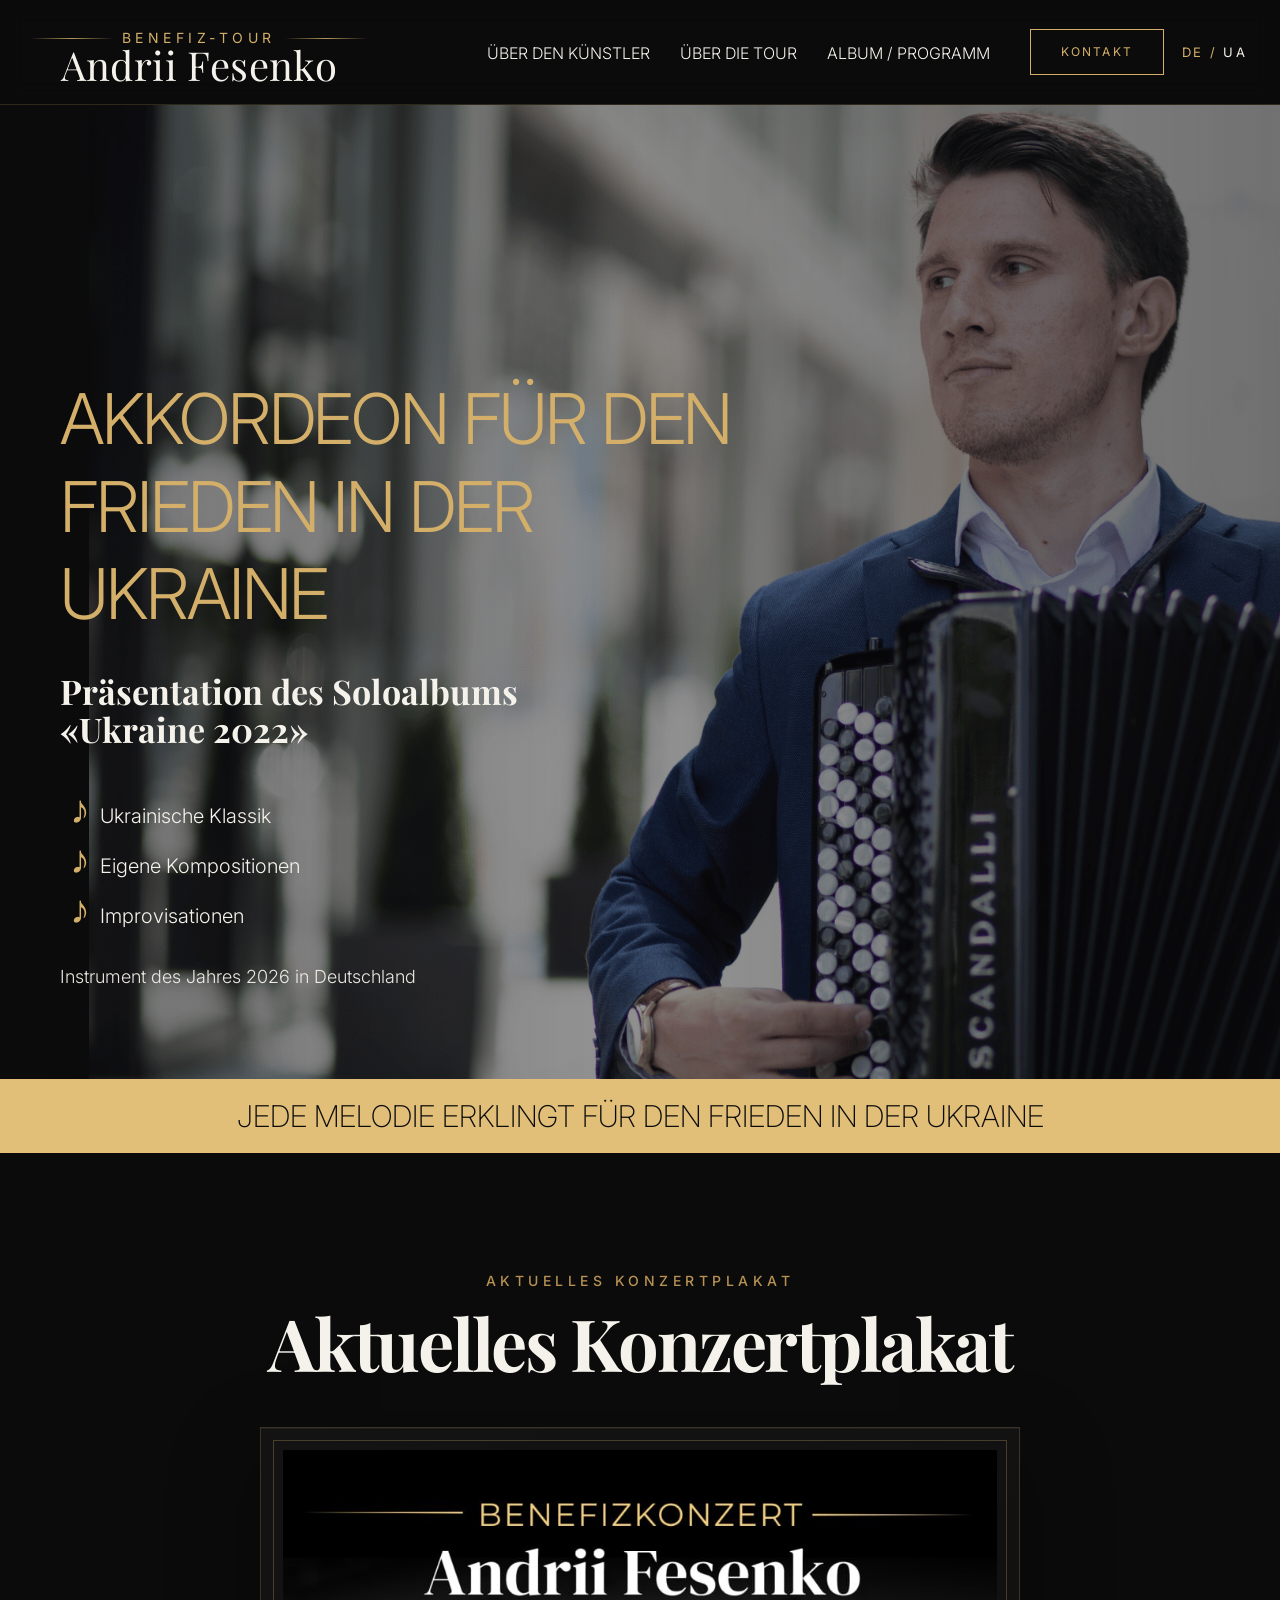
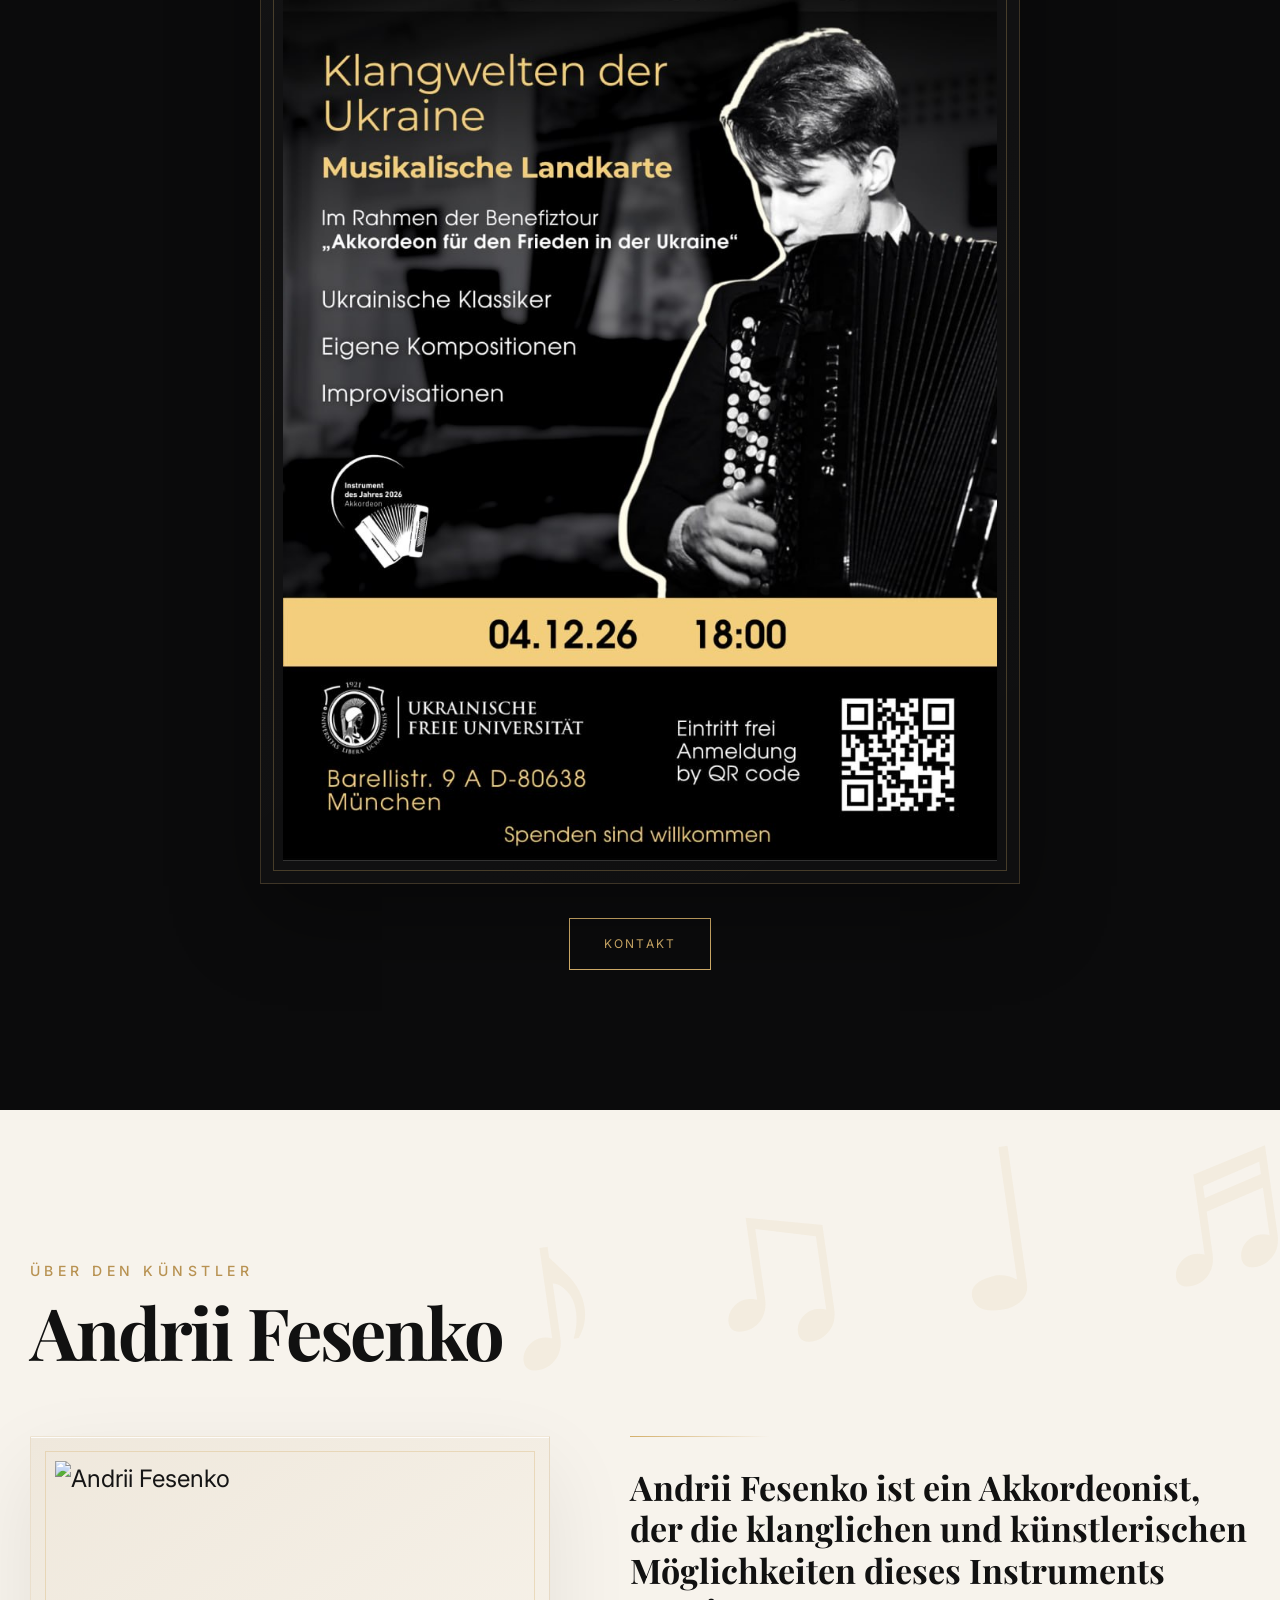
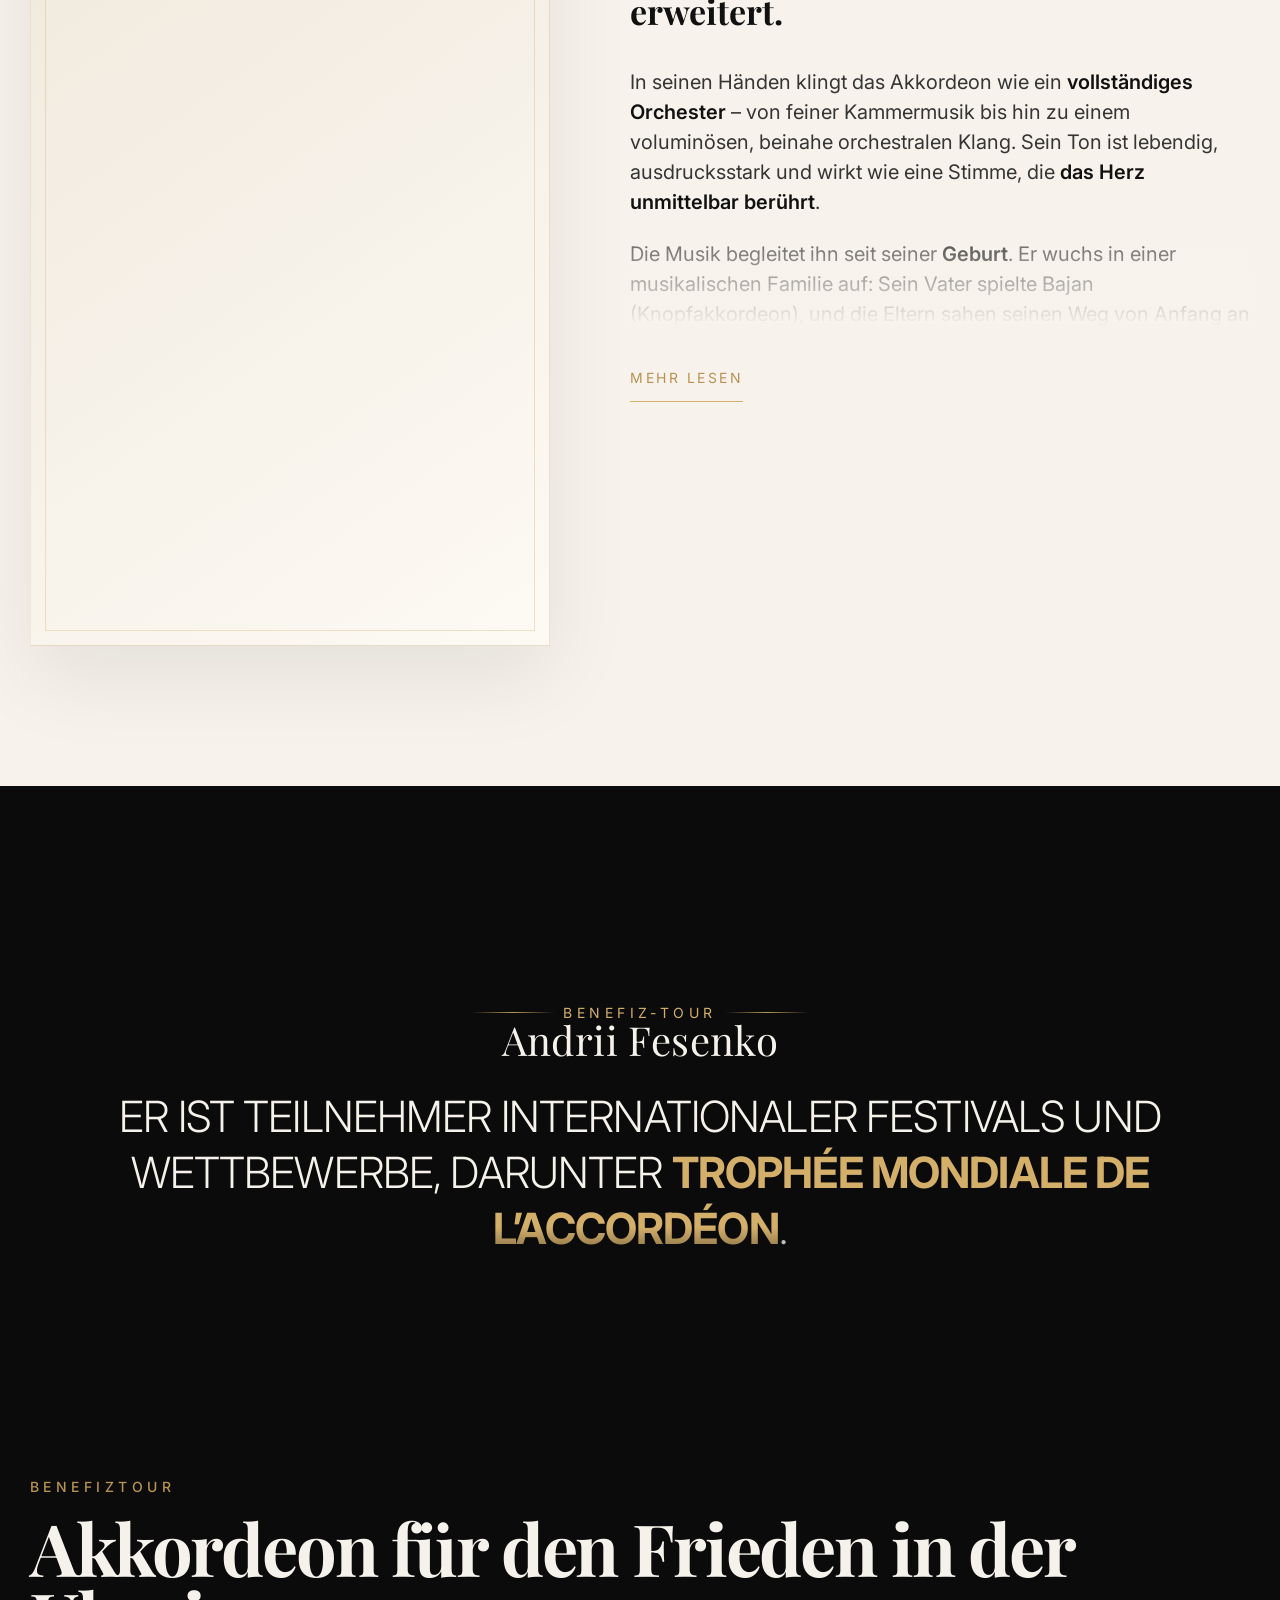
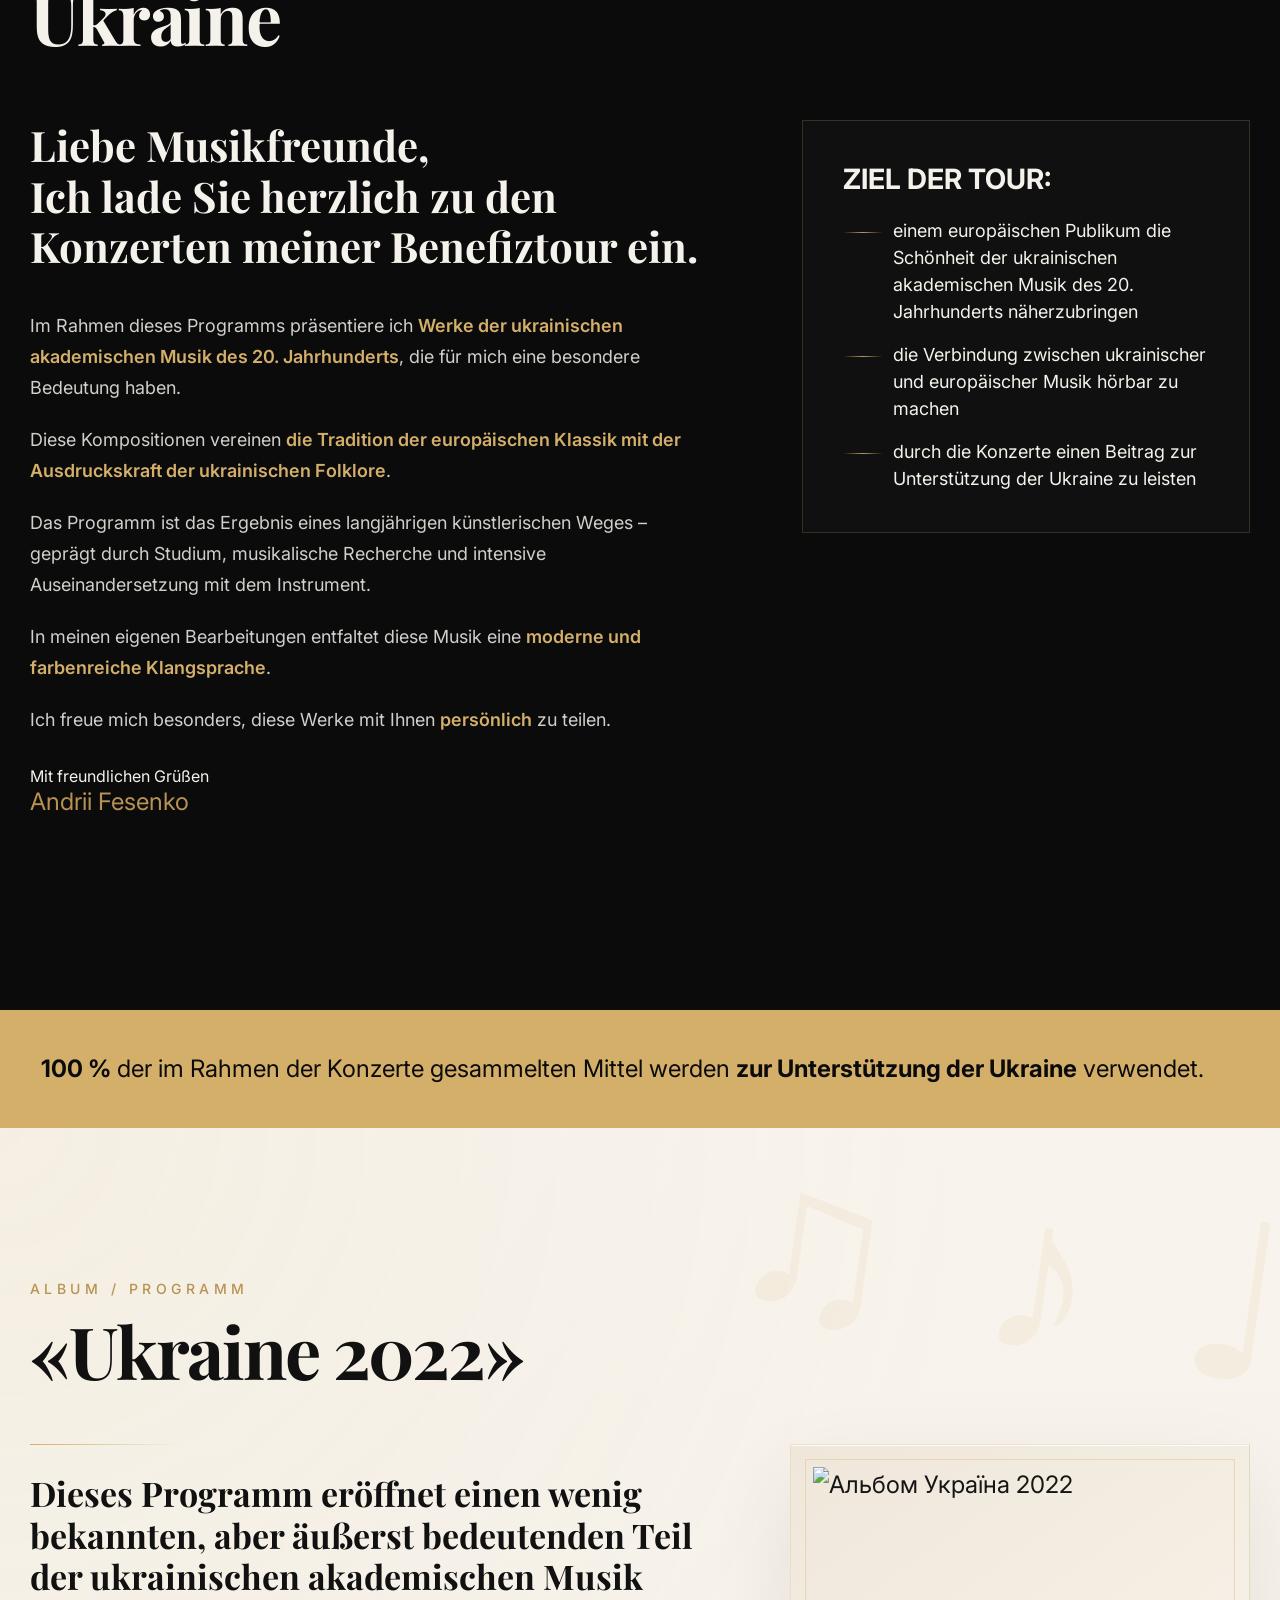
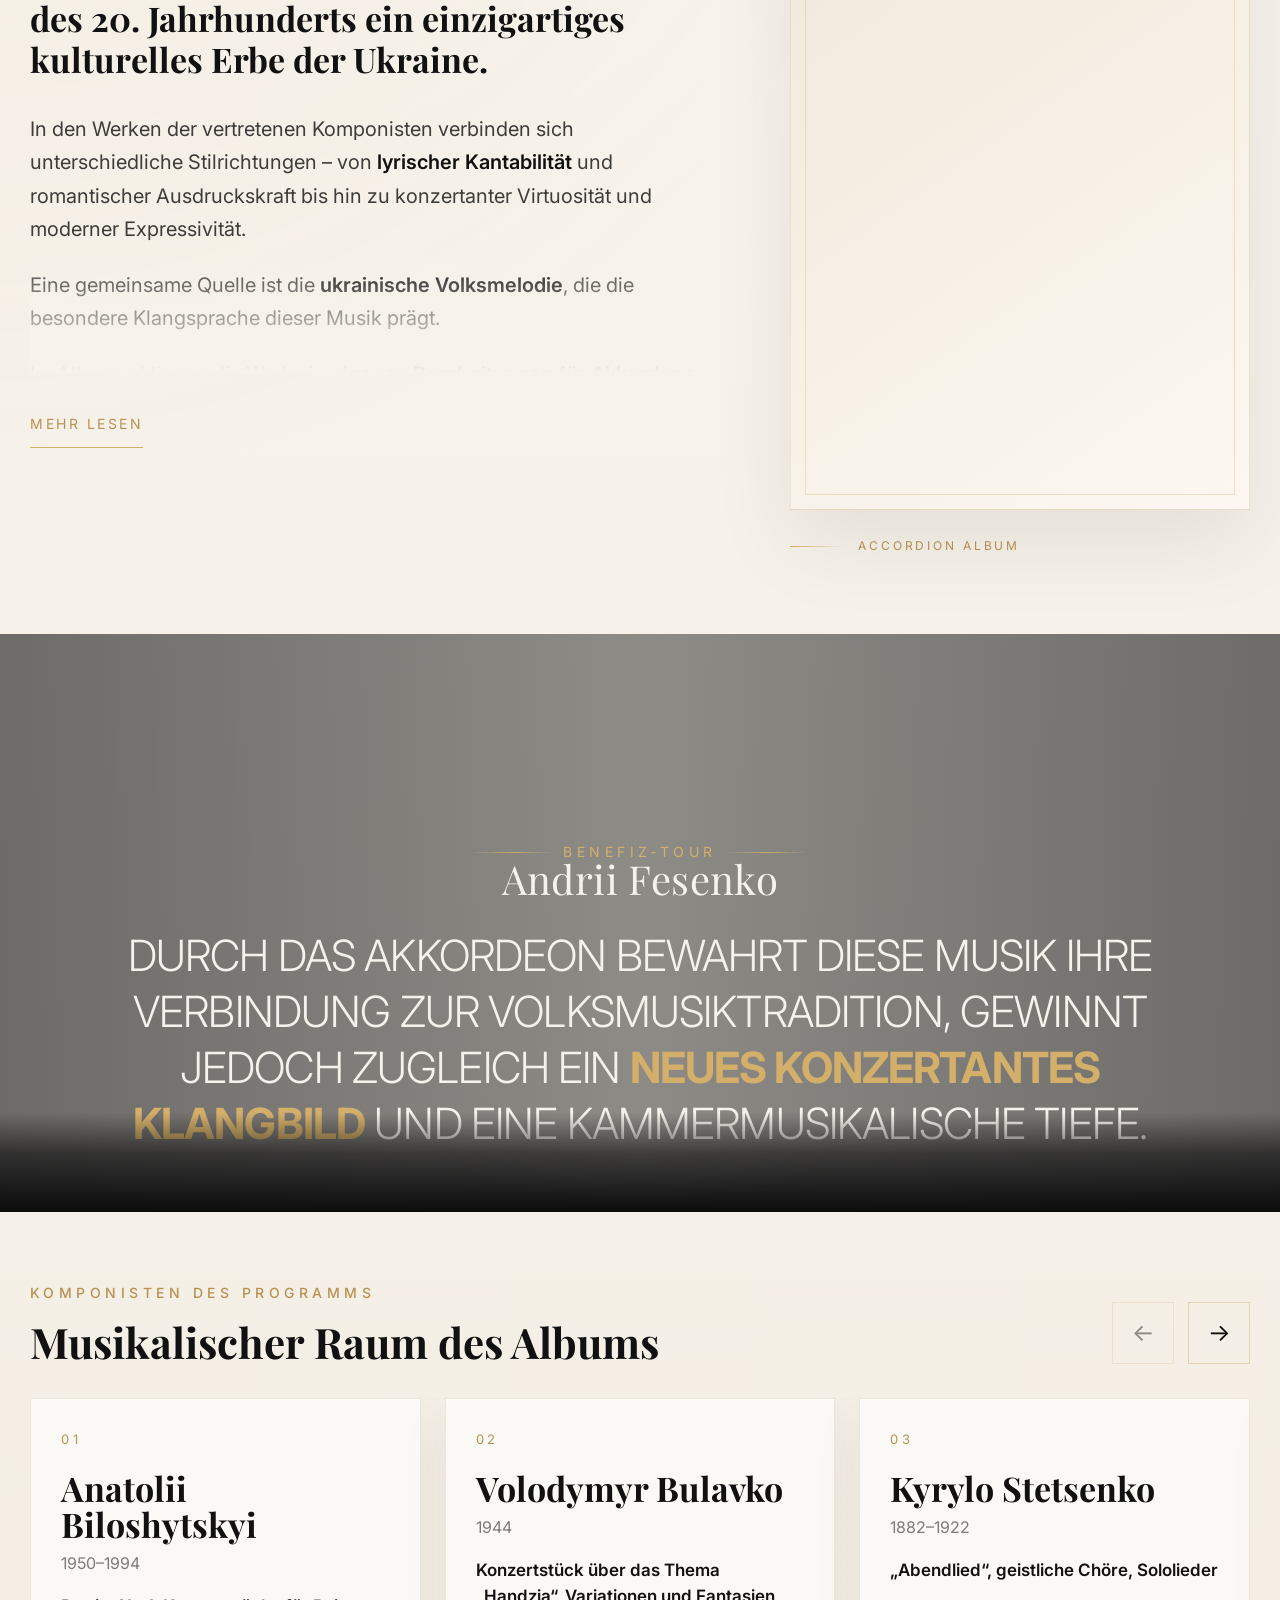
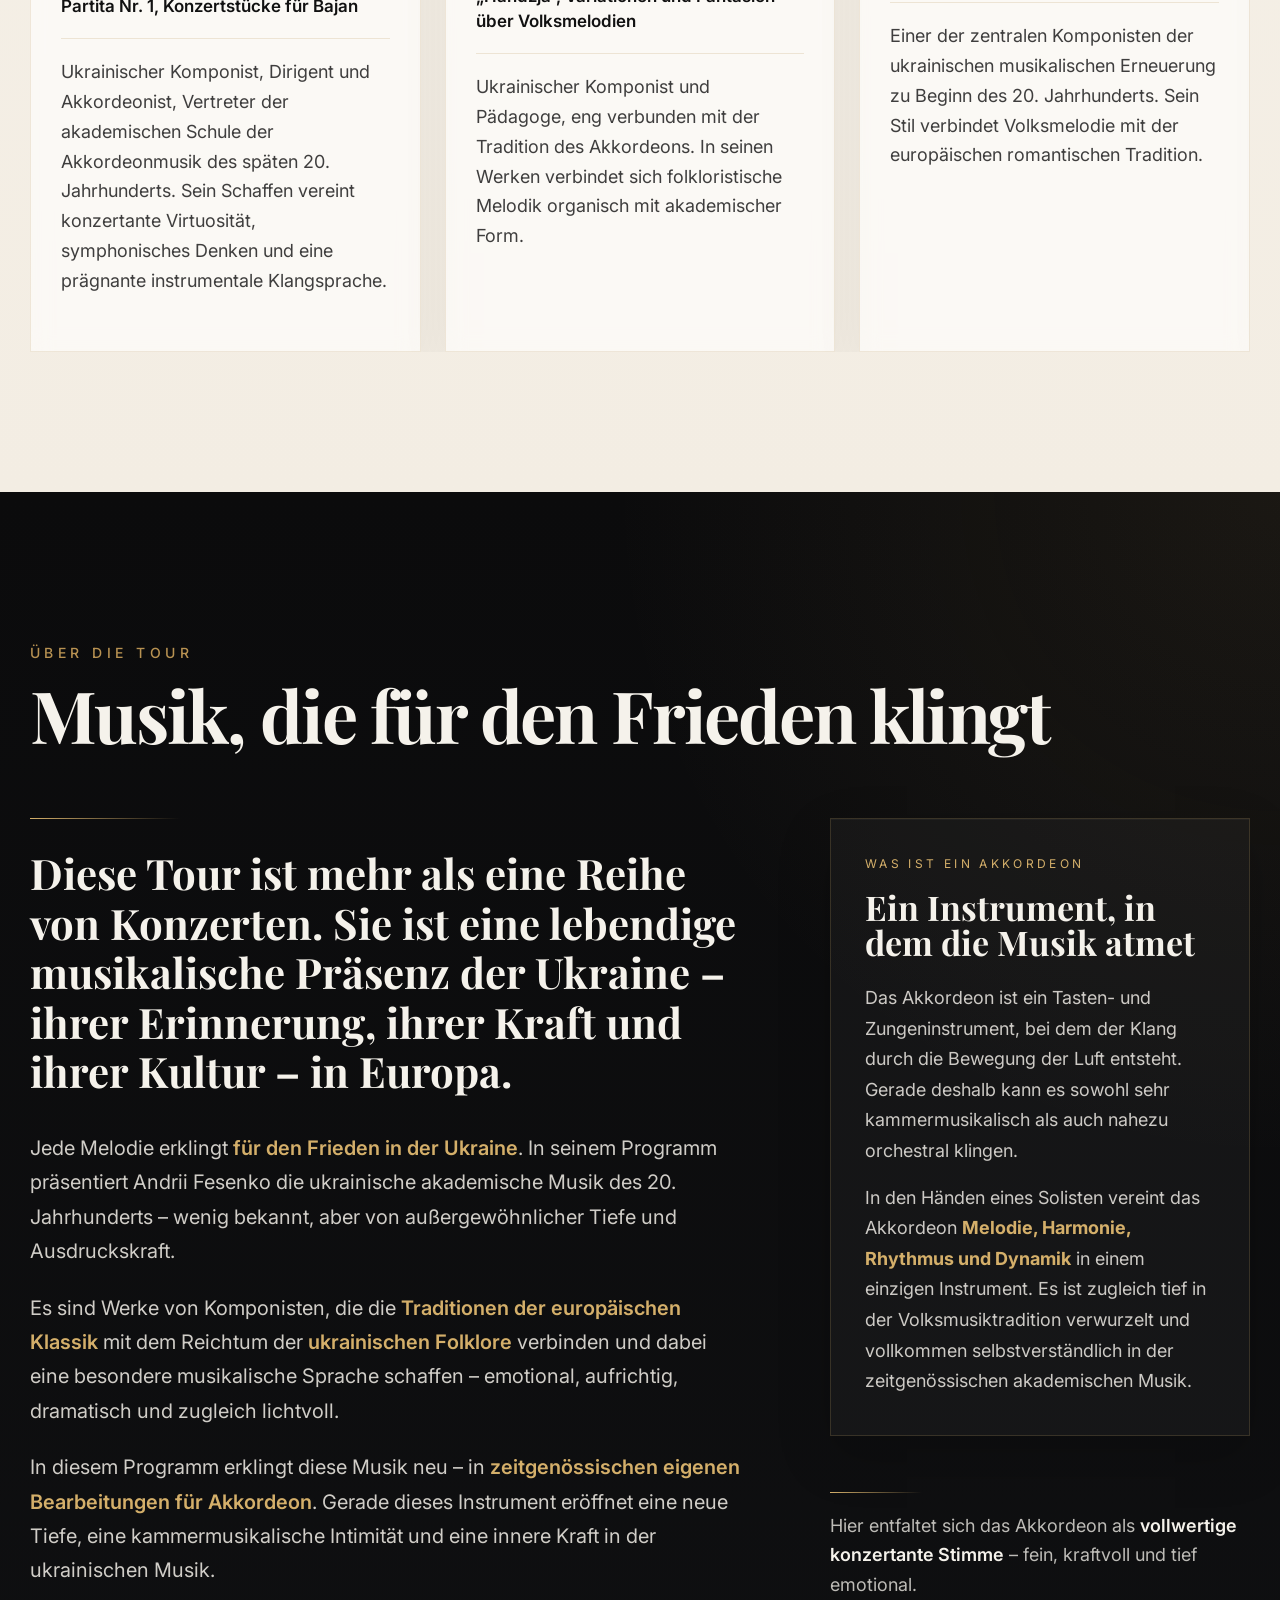
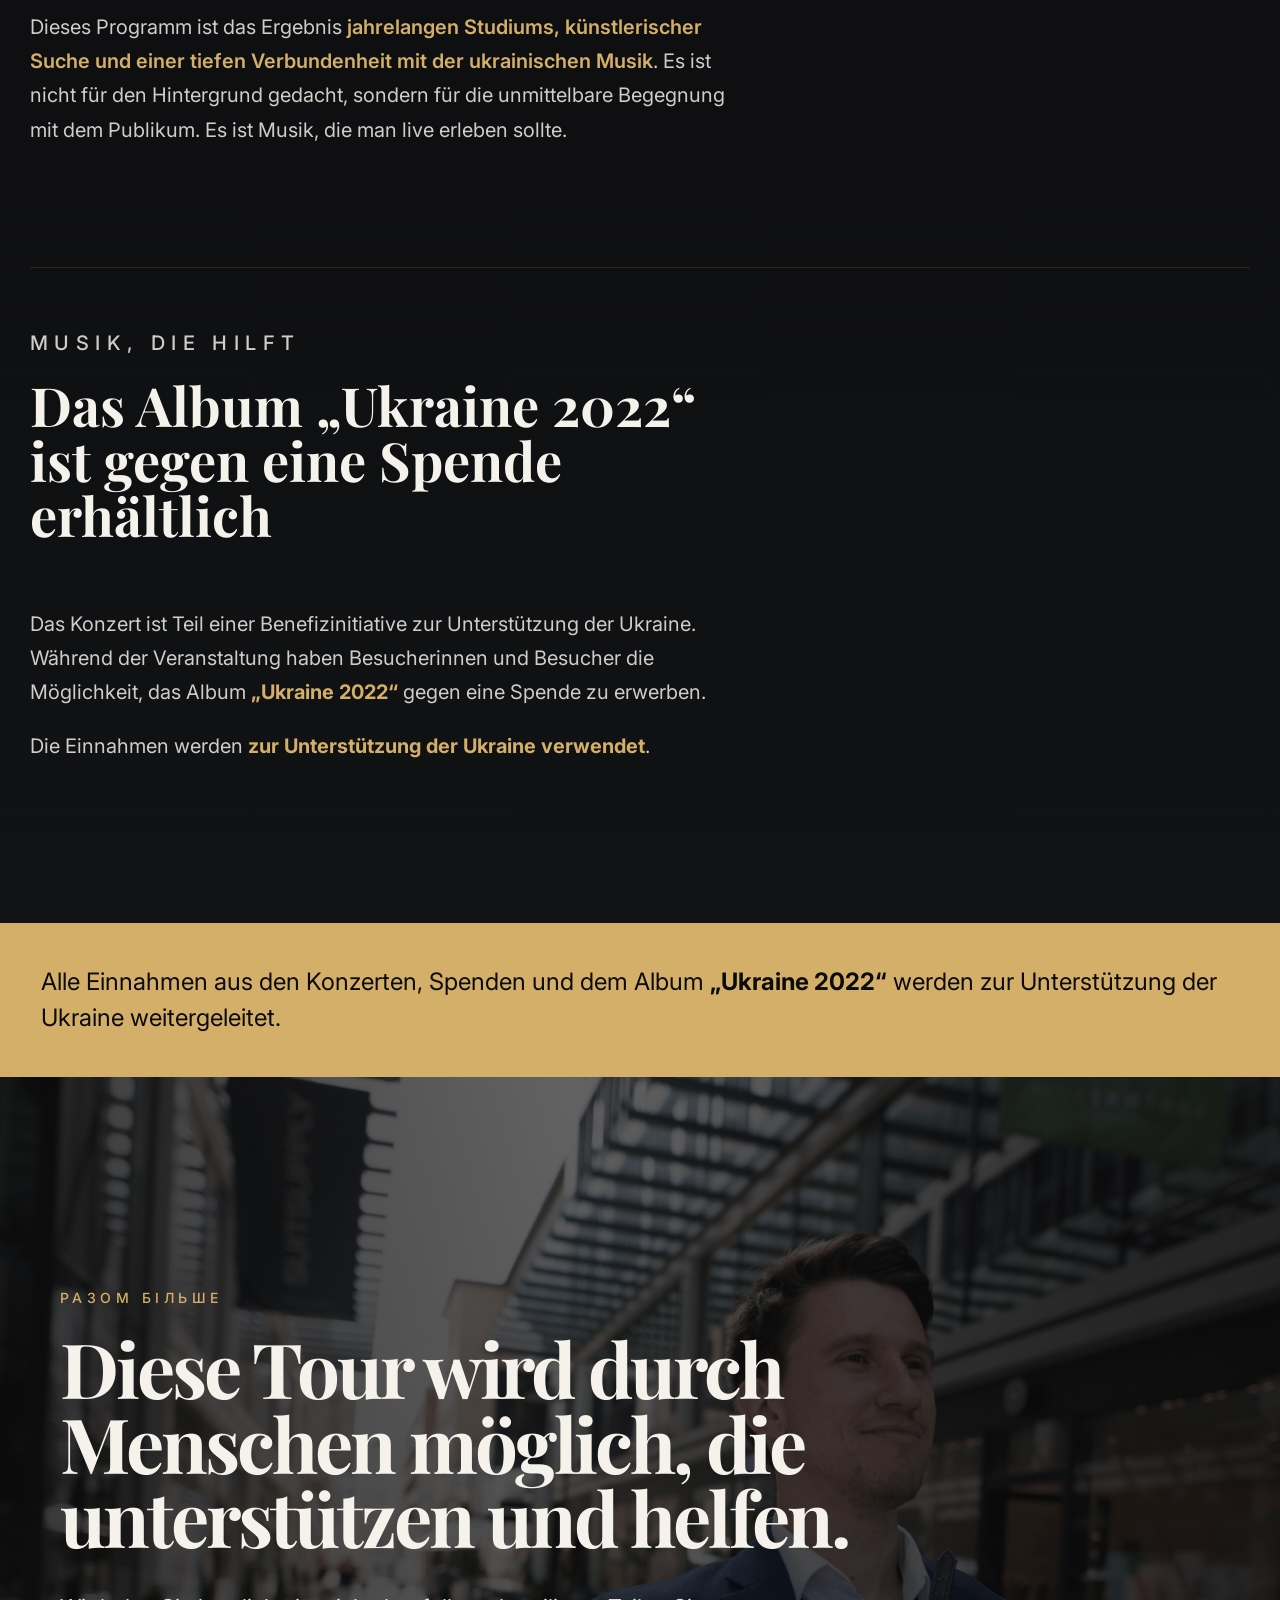
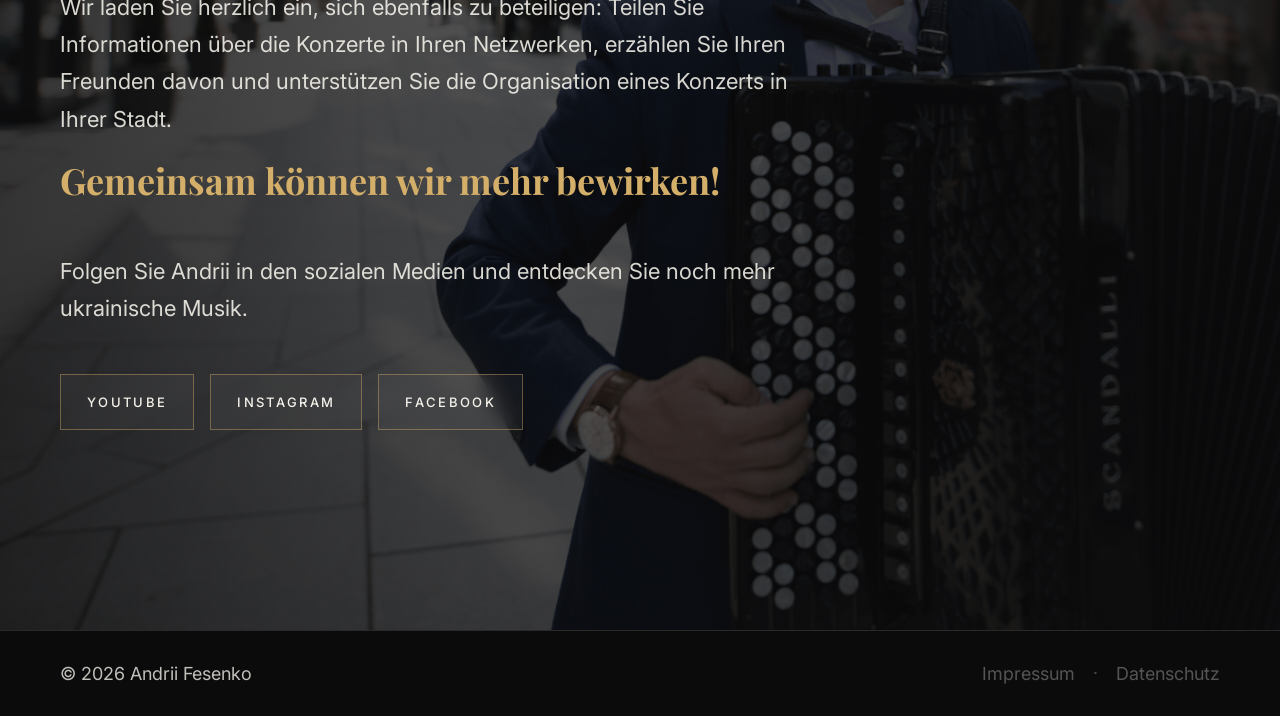
==== commit 4a94000c: "Add files via upload" ====
--- a/de.html
+++ b/de.html
@@ -116,9 +116,6 @@
         </div>
 
         <div class="poster__bottom">
-          <p class="poster__note">
-            Darmstadt · Kassel · Frankfurt am Main · Mainz
-          </p>
           <a href="#contacts" class="poster__btn">Kontakt</a>
         </div>
       </div>
